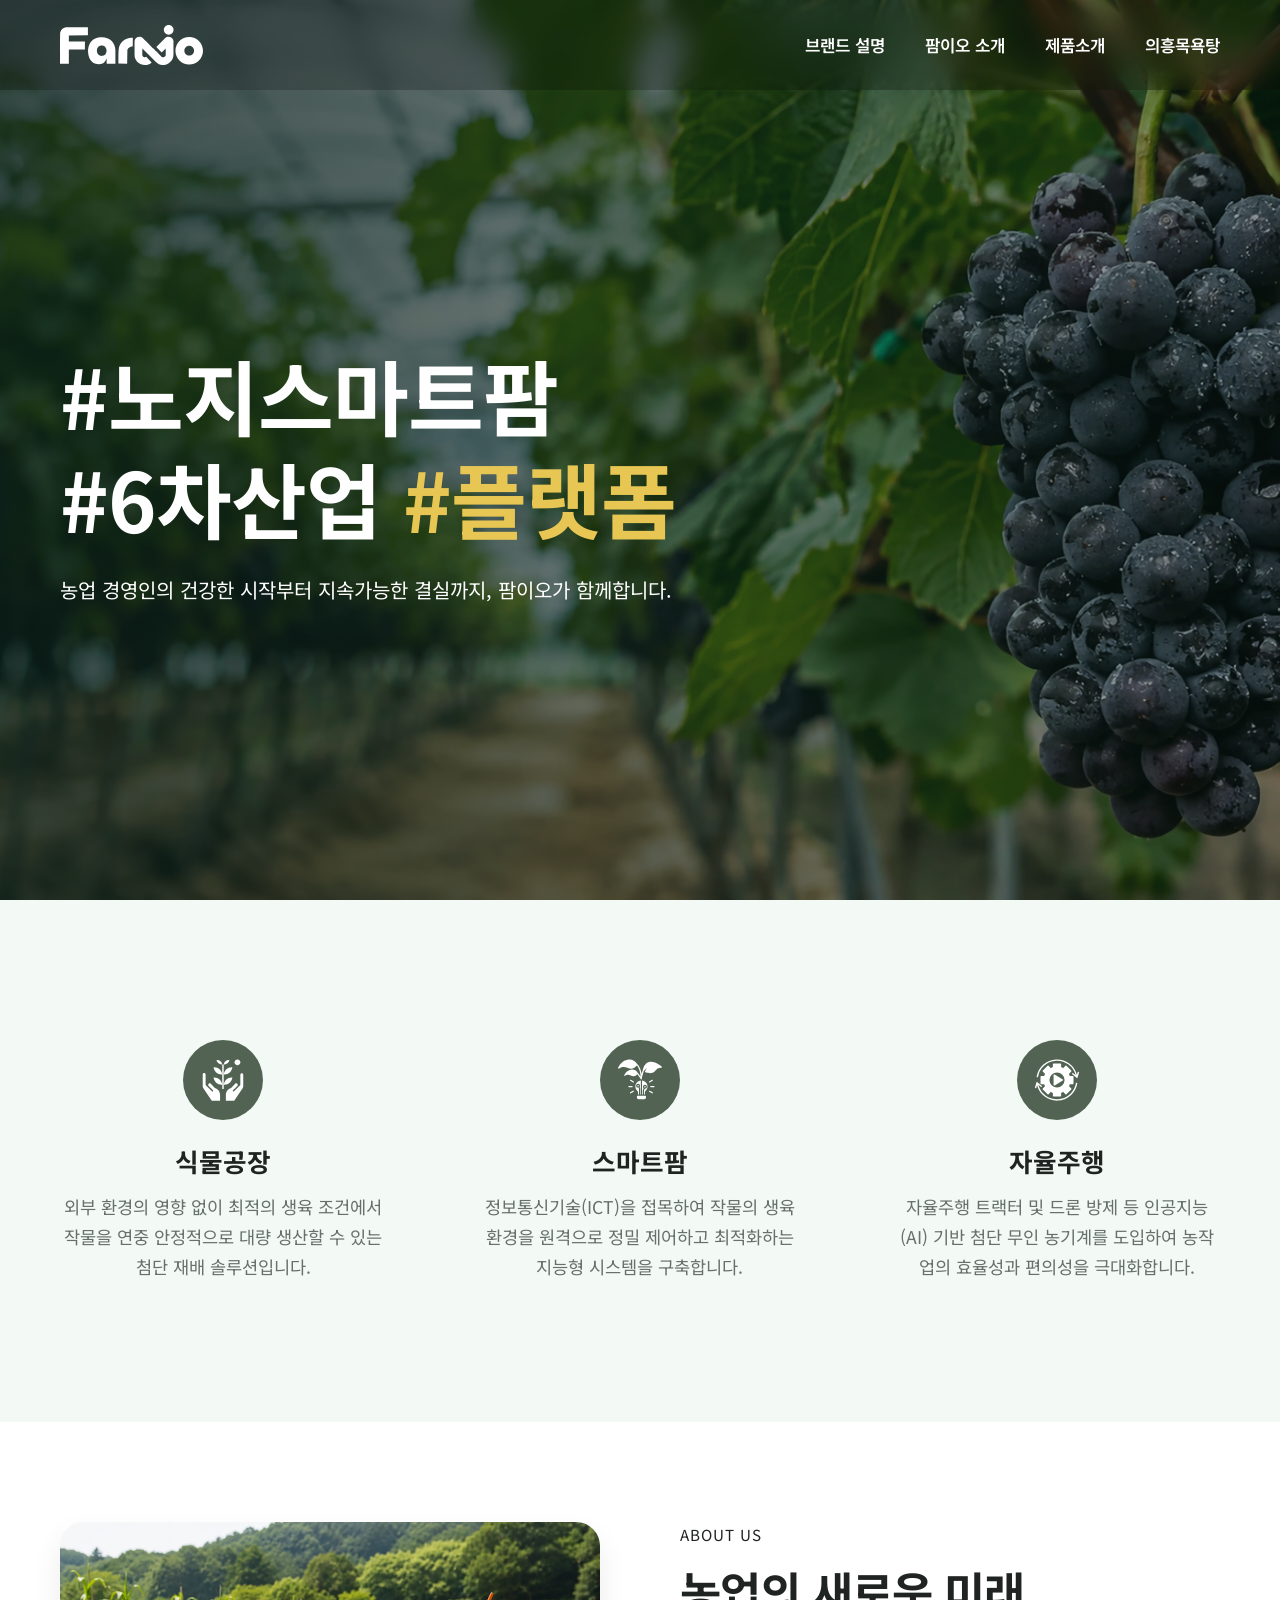
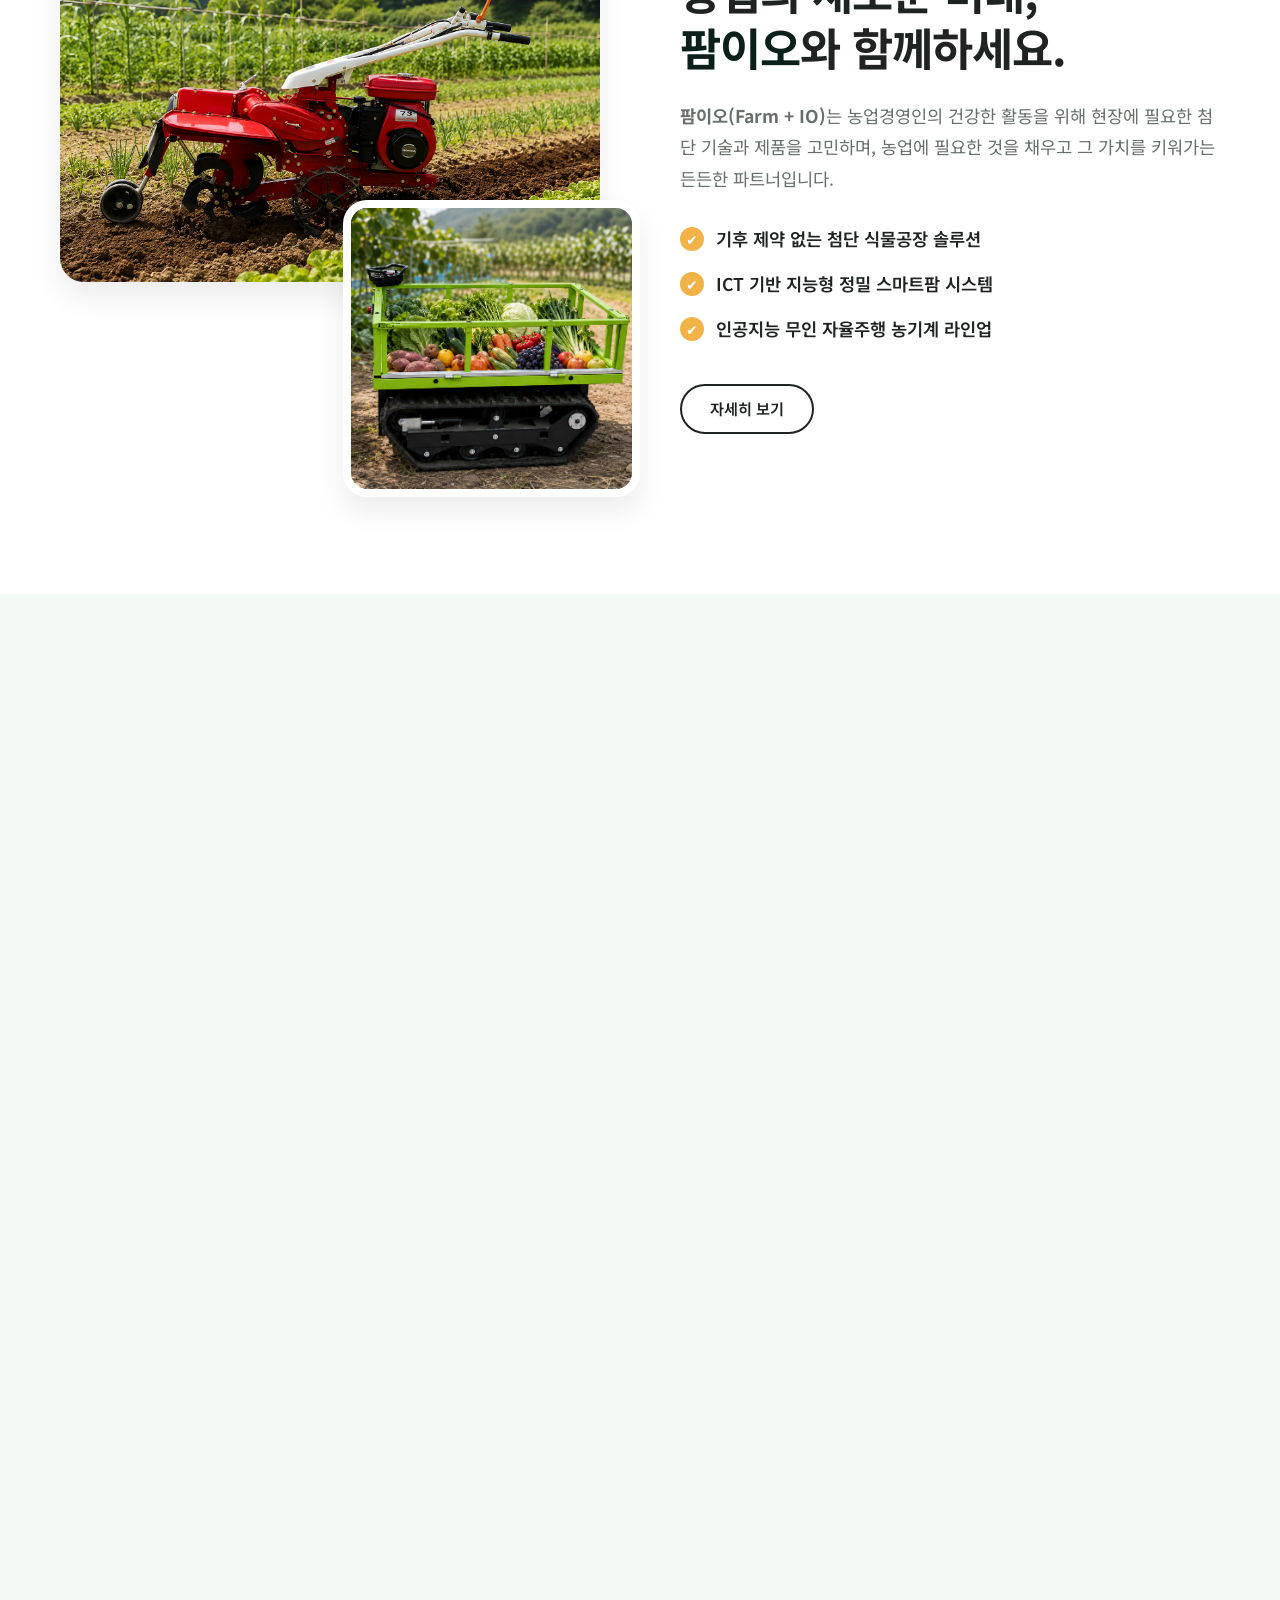
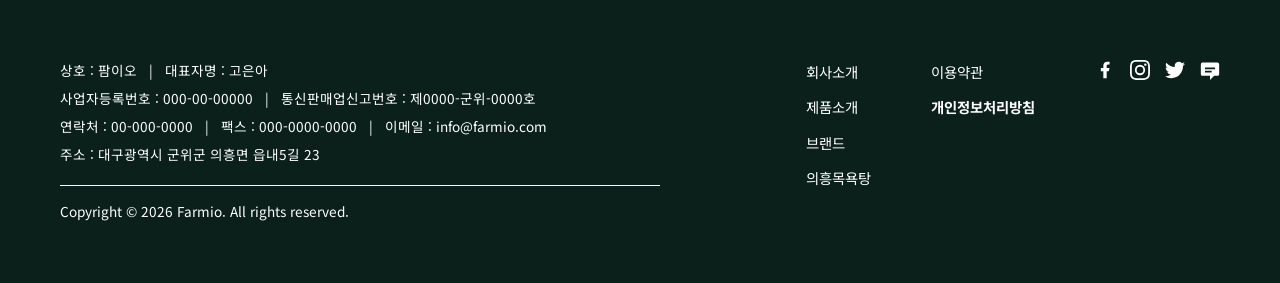
==== index.html @ ed62bb23 "초안" ====
<!DOCTYPE html>
<html lang="ko">

<head>
    <meta charset="UTF-8">
    <meta name="viewport" content="width=device-width, initial-scale=1.0">
    <title>팜이오 (FarmIO) | 농업의 내일을 잇다</title>
    <link rel="stylesheet" href="style.css">
    <link rel="preconnect" href="https://fonts.googleapis.com">
    <link rel="preconnect" href="https://fonts.gstatic.com" crossorigin>
    <link href="https://fonts.googleapis.com/css2?family=Noto+Sans+KR:wght@400;600;700;800&display=swap"
        rel="stylesheet">
</head>

<body>
    <header class="header transparent-header">
        <div class="container header-content">
            <a href="index.html" class="logo"><img src="Image/index/logo.svg" alt="FarmIO 로고"></a>
            <nav class="nav">
                <a href="brand.html">브랜드 설명</a>
                <a href="about.html">팜이오 소개</a>
                <a href="products.html">제품소개</a>
                <a href="bathhouse.html">의흥목욕탕</a>
            </nav>
        </div>
    </header>

    <main>
        <section class="hero">
            <div class="hero-overlay"></div>
            <div class="container">
                <div class="hero-text">
                    <h1>#노지스마트팜<br>#6차산업 <strong>#플랫폼</strong></h1>
                    <p>농업 경영인의 건강한 시작부터 지속가능한 결실까지, 팜이오가 함께합니다.</p>
                </div>
            </div>
        </section>

        <!-- 서비스 특징 섹션 -->
        <section class="section bg-pastel">
            <div class="container">
                <div class="features-grid">
                    <div class="feature-block fade-up delay-1">
                        <div class="feature-icon"><img src="Image/index/plantfactory.svg" alt="식물공장 아이콘" width="44"
                                height="44"></div>
                        <h3>식물공장</h3>
                        <p>외부 환경의 영향 없이 최적의 생육 조건에서 작물을 연중 안정적으로 대량 생산할 수 있는 첨단 재배 솔루션입니다.</p>
                    </div>
                    <div class="feature-block fade-up delay-2">
                        <div class="feature-icon"><img src="Image/index/smartfarm.svg" alt="스마트팜 아이콘" width="44"
                                height="44"></div>
                        <h3>스마트팜</h3>
                        <p>정보통신기술(ICT)을 접목하여 작물의 생육 환경을 원격으로 정밀 제어하고 최적화하는 지능형 시스템을 구축합니다.</p>
                    </div>
                    <div class="feature-block fade-up delay-3">
                        <div class="feature-icon"><img src="Image/index/autonomous.svg" alt="자율주행 아이콘" width="44"
                                height="44"></div>
                        <h3>자율주행</h3>
                        <p>자율주행 트랙터 및 드론 방제 등 인공지능(AI) 기반 첨단 무인 농기계를 도입하여 농작업의 효율성과 편의성을 극대화합니다.</p>
                    </div>
                </div>
            </div>
        </section>

        <!-- 팜이오 간략 소개 섹션 -->
        <section class="section about-preview-section">
            <div class="container">
                <div class="about-preview-grid">
                    <!-- Left: Images -->
                    <div class="about-images fade-right">
                        <img src="Image/index/about_main.webp" alt="FarmIO About Image 1" class="about-img-main">
                        <img src="Image/index/about_sub.webp" alt="FarmIO About Image 2" class="about-img-sub">
                    </div>

                    <!-- Right: Text -->
                    <div class="about-preview-text fade-left">
                        <div class="about-label">ABOUT US</div>
                        <h2>농업의 새로운 미래,<br><strong>팜이오</strong>와 함께하세요.</h2>
                        <p><strong>팜이오(Farm + IO)</strong>는 농업경영인의 건강한 활동을 위해 현장에 필요한 첨단 기술과 제품을 고민하며, 농업에 필요한 것을 채우고 그
                            가치를 키워가는 든든한 파트너입니다.</p>

                        <ul class="about-features">
                            <li><span class="check-icon">✔</span> 기후 제약 없는 첨단 식물공장 솔루션</li>
                            <li><span class="check-icon">✔</span> ICT 기반 지능형 정밀 스마트팜 시스템</li>
                            <li><span class="check-icon">✔</span> 인공지능 무인 자율주행 농기계 라인업</li>
                        </ul>

                        <a href="about.html" class="preview-btn-outline">자세히 보기</a>
                    </div>
                </div>
            </div>
        </section>

        <!-- 제품 소개 미리보기 섹션 -->
        <section class="section bg-pastel products-preview-section">
            <div class="container">
                <div class="section-header text-center">
                    <div class="section-title fade-up">PRODUCTS</div>
                    <h2 class="section-main-title fade-up"> Farmio's Lineup<br><strong>농업의 모든 순간을 위한 선택</strong>
                    </h2>
                    <p class="section-subtitle fade-up">최신 기술과 신뢰할 수 있는 제품으로 농업 생산성을 극대화합니다.</p>
                </div>

                <div class="products-grid">
                    <!-- Product 1 -->
                    <div class="product-card fade-up delay-1">
                        <div class="product-info">
                            <div class="product-icon">
                                <svg viewBox="0 0 24 24" fill="none" stroke="currentColor" stroke-width="1.5"
                                    stroke-linecap="round" stroke-linejoin="round">
                                    <path
                                        d="M12 2.69l5.66 4.2c.2.15.34.39.34.65v9.87c0 .59-.48 1.07-1.07 1.07h-9.86A1.07 1.07 0 0 1 6 17.41V7.54c0-.26.14-.5.34-.65L12 2.69z">
                                    </path>
                                    <path d="M12 18v-5"></path>
                                    <path d="M10 13l2 2 2-2"></path>
                                </svg>
                            </div>
                            <h4>ON나</h4>
                            <p>힘쓰는 운반 작업은 그만! 더 정교한 주행, 더 안전한 제어!</p>
                        </div>
                        <div class="product-img">
                            <img src="Image/produtcs/onna.webp" alt="스마트팜 시스템">
                        </div>
                    </div>

                    <!-- Product 2 -->
                    <div class="product-card fade-up delay-2">
                        <div class="product-info">
                            <div class="product-icon">
                                <svg viewBox="0 0 24 24" fill="none" stroke="currentColor" stroke-width="1.5"
                                    stroke-linecap="round" stroke-linejoin="round">
                                    <rect x="3" y="3" width="18" height="18" rx="2" ry="2"></rect>
                                    <circle cx="8.5" cy="8.5" r="1.5"></circle>
                                    <polyline points="21 15 16 10 5 21"></polyline>
                                </svg>
                            </div>
                            <h4>FarmX</h4>
                            <p>농자재 운반은 물론 다양한 작업기 결합을 통해 농작업을 수행!</p>
                        </div>
                        <div class="product-img">
                            <img src="Image/produtcs/ev-platform.webp" alt="자율주행 플랫폼">
                        </div>
                    </div>

                    <!-- Product 3 -->
                    <div class="product-card fade-up delay-3">
                        <div class="product-info">
                            <div class="product-icon">
                                <svg viewBox="0 0 24 24" fill="none" stroke="currentColor" stroke-width="1.5"
                                    stroke-linecap="round" stroke-linejoin="round">
                                    <path d="M12 2v20M17 5H9.5a3.5 3.5 0 0 0 0 7h5a3.5 3.5 0 0 1 0 7H6"></path>
                                </svg>
                            </div>
                            <h4>FarmT</h4>
                            <p>밭부터 과수원까지, 다양한 농작업을 한 대로!</p>
                        </div>
                        <div class="product-img">
                            <img src="Image/produtcs/multi-cultivator.webp" alt="다목적 관리기">
                        </div>
                    </div>

                    <!-- Product 4 -->
                    <div class="product-card fade-up delay-4">
                        <div class="product-info">
                            <div class="product-icon">
                                <svg viewBox="0 0 24 24" fill="none" stroke="currentColor" stroke-width="1.5"
                                    stroke-linecap="round" stroke-linejoin="round">
                                    <path
                                        d="M11 20A7 7 0 0 1 9.8 6.1C15.5 5 17 4.48 19 2c1 2 2 4.18 1.6 8-2.6 4-7.4 6-10 6-3 0-5.8-1.5-7.4-4a5.96 5.96 0 0 0 4.8 11h.2c1.7 0 3.3-.6 4.6-1.6">
                                    </path>
                                </svg>
                            </div>
                            <h4>FarmM</h4>
                            <p>좁은 밭과 과수원까지, 작지만 다양한 농작업을 한 대로!</p>
                        </div>
                        <div class="product-img">
                            <img src="Image/produtcs/mini-cultivator.webp" alt="소형관리기">
                        </div>
                    </div>
                </div>

                <div class="text-center fade-up delay-5" style="margin-top: 60px;">
                    <a href="products.html" class="preview-btn-pill">전체 제품 보기</a>
                </div>
            </div>
        </section>
    </main>

    <footer class="footer">
        <div class="container footer-container">
            <div class="footer-left">
                <div class="footer-info">
                    <p>상호 : 팜이오 <span class="divider">|</span> 대표자명 : 고은아</p>
                    <p>사업자등록번호 : 000-00-00000 <span class="divider">|</span> 통신판매업신고번호 : 제0000-군위-0000호</p>
                    <p>연락처 : 00-000-0000 <span class="divider">|</span> 팩스 : 000-0000-0000 <span
                            class="divider">|</span> 이메일 : info@farmio.com</p>
                    <p>주소 : 대구광역시 군위군 의흥면 읍내5길 23</p>
                </div>
                <div class="footer-copyright">
                    Copyright &copy; 2026 Farmio. All rights reserved.
                </div>
            </div>

            <div class="footer-right">
                <div class="footer-nav">
                    <ul>
                        <li><a href="about.html">회사소개</a></li>
                        <li><a href="products.html">제품소개</a></li>
                        <li><a href="brand.html">브랜드</a></li>
                        <li><a href="bathhouse.html">의흥목욕탕</a></li>
                    </ul>
                </div>
                <div class="footer-legal">
                    <ul>
                        <li><a href="#">이용약관</a></li>
                        <li><a href="#"><strong>개인정보처리방침</strong></a></li>
                    </ul>
                </div>
                <div class="footer-social">
                    <a href="#" aria-label="Facebook"><svg viewBox="0 0 24 24" fill="currentColor">
                            <path
                                d="M14 13.5h2.5l1-4H14v-2c0-1.03 0-2 2-2h1.5V2.14c-.326-.043-1.557-.14-2.857-.14C11.928 2 10 3.657 10 6.7v2.8H7v4h3V22h4v-8.5z" />
                        </svg></a>
                    <a href="#" aria-label="Instagram"><svg viewBox="0 0 24 24" fill="currentColor">
                            <path
                                d="M12 2.163c3.204 0 3.584.012 4.85.07 3.252.148 4.771 1.691 4.919 4.919.058 1.265.069 1.645.069 4.849 0 3.205-.012 3.584-.069 4.849-.149 3.225-1.664 4.771-4.919 4.919-1.266.058-1.644.07-4.85.07-3.204 0-3.584-.012-4.849-.07-3.26-.149-4.771-1.699-4.919-4.92-.058-1.265-.07-1.644-.07-4.849 0-3.204.013-3.583.07-4.849.149-3.227 1.664-4.771 4.919-4.919 1.266-.057 1.645-.069 4.849-.069zM12 0C8.741 0 8.333.014 7.053.072 2.695.272.273 2.69.073 7.052.014 8.333 0 8.741 0 12c0 3.259.014 3.668.072 4.948.2 4.358 2.618 6.78 6.98 6.98C8.333 23.986 8.741 24 12 24c3.259 0 3.668-.014 4.948-.072 4.354-.2 6.782-2.618 6.979-6.98.059-1.28.073-1.689.073-4.948 0-3.259-.014-3.667-.072-4.947-.196-4.354-2.617-6.78-6.979-6.98C15.668.014 15.259 0 12 0zm0 5.838a6.162 6.162 0 100 12.324 6.162 6.162 0 000-12.324zM12 16a4 4 0 110-8 4 4 0 010 8zm6.406-11.845a1.44 1.44 0 100 2.881 1.44 1.44 0 000-2.881z" />
                        </svg></a>
                    <a href="#" aria-label="Twitter"><svg viewBox="0 0 24 24" fill="currentColor">
                            <path
                                d="M24 4.557a9.83 9.83 0 01-2.828.775 4.932 4.932 0 002.165-2.724 9.864 9.864 0 01-3.127 1.195 4.916 4.916 0 00-8.384 4.482C7.69 8.095 4.067 6.13 1.64 3.162a4.822 4.822 0 00-.666 2.475c0 1.71.87 3.213 2.188 4.096a4.904 4.904 0 01-2.228-.616v.06a4.923 4.923 0 003.946 4.827 4.996 4.996 0 01-2.212.085 4.936 4.936 0 004.604 3.417 9.867 9.867 0 01-6.102 2.105c-.39 0-.779-.023-1.17-.067a13.995 13.995 0 007.557 2.209c9.053 0 13.998-7.496 13.998-13.985 0-.21 0-.42-.015-.63A9.935 9.935 0 0024 4.557z" />
                        </svg></a>
                    <a href="#" aria-label="Blog"><svg viewBox="0 0 24 24" fill="currentColor">
                            <path
                                d="M3 3h18a2 2 0 012 2v12a2 2 0 01-2 2h-4l-5 5v-5H3a2 2 0 01-2-2V5a2 2 0 012-2zm3 6v2h12V9H6zm0 4v2h8v-2H6z" />
                        </svg></a>
                </div>
            </div>
        </div>
    </footer>
    <button id="scrollToTopBtn" class="scroll-to-top" aria-label="최상단으로 이동">&uarr;</button>
    <script src="script.js"></script>
</body>

</html>
---- style.css ----
:root {
    --primary: #0b201a;
    /* Deep Forest Green */
    --primary-light: #18382c;
    /* Slightly Lighter Green for Hover */
    --secondary: #e7c654;
    /* Warm Gold / Yellow (Accent) */
    --dark: #1f2321;
    /* Dark Text */
    --light: #f4f7f5;
    /* Soft Eco Gray-Green for Backgrounds */
    --white: #ffffff;
    --gray: #68706b;
    /* Muted Gray for Secondary Text */
    --font-main: 'Noto Sans KR', -apple-system, BlinkMacSystemFont, system-ui, Roboto, 'Helvetica Neue', 'Segoe UI', 'Apple SD Gothic Neo', 'Malgun Gothic', sans-serif;
}

* {
    margin: 0;
    padding: 0;
    box-sizing: border-box;
}

body {
    font-family: var(--font-main);
    color: var(--dark);
    line-height: 1.7;
    overflow-x: hidden;
    background-color: var(--white);
}

a {
    text-decoration: none;
    color: inherit;
}

ul {
    list-style: none;
}

.container {
    width: 100%;
    max-width: 1200px;
    margin: 0 auto;
    padding: 0 20px;
}

/* Typography */
h1,
h2,
h3,
h4 {
    line-height: 1.25;
    margin-bottom: 1rem;
    font-weight: 700;
    color: var(--primary);
}

/* Header */
.header {
    position: absolute;
    top: 0;
    left: 0;
    width: 100%;
    background: rgba(255, 255, 255, 0.98);
    backdrop-filter: blur(15px);
    z-index: 1000;
    box-shadow: 0 4px 20px rgba(0, 0, 0, 0.03);
    transition: all 0.3s ease;
}

.header-content {
    display: flex;
    justify-content: space-between;
    align-items: center;
    height: 90px;
}

.logo {
    display: flex;
    align-items: center;
}

.logo img {
    height: 40px;
    width: auto;
}

.nav {
    display: flex;
    gap: 2.5rem;
}

.nav a {
    font-weight: 600;
    color: var(--primary);
    transition: color 0.3s ease;
    position: relative;
    font-size: 1.05rem;
}

.nav a::after {
    content: '';
    position: absolute;
    bottom: -6px;
    left: 0;
    width: 0%;
    height: 2px;
    background: var(--secondary);
    transition: width 0.3s ease;
}

.header.transparent-header {
    background: rgba(0, 0, 0, 0.2);
    /* 내비게이션 반투명 배경 */
    box-shadow: none;
}

.header.transparent-header .logo img {
    filter: brightness(0) invert(1);
}

.header.transparent-header .nav a {
    color: var(--white);
}


.nav a:hover,
.nav a.active {
    color: var(--secondary);
}

.nav a:hover::after,
.nav a.active::after {
    width: 100%;
}

.mobile-menu-btn {
    display: none;
}

/* Hero Section */
.hero {
    height: 100vh;
    background: linear-gradient(to right, rgba(11, 32, 26, 0.8), rgba(11, 32, 26, 0.4)), url('Image/index/index_main.webp');
    background-size: cover;
    background-position: center;
    background-attachment: fixed;
    display: flex;
    align-items: center;
    position: relative;
    padding-top: 90px;
}

.sub-hero {
    height: 750px;
    /* 높이 대폭 증가 */
    background: linear-gradient(to right, rgba(11, 32, 26, 0.9), rgba(11, 32, 26, 0.7));
    /* 은은한 그라데이션 적용 */
    width: 100%;
}

.hero-text {
    color: var(--white);
    max-width: 800px;
    position: relative;
    z-index: 10;
}

.hero-text h1 {
    font-size: 5.15rem;
    margin-bottom: 1.5rem;
    color: var(--white);
    letter-spacing: -1px;
    opacity: 0;
    animation: heroFadeUp 1.2s cubic-bezier(0.16, 1, 0.3, 1) 0.2s forwards;
}

.hero-text h1 strong {
    color: var(--secondary);
}

.hero-text p {
    font-size: 1.25rem;
    margin-bottom: 2.5rem;
    opacity: 0;
    font-weight: 400;
    animation: heroFadeUp 1.2s cubic-bezier(0.16, 1, 0.3, 1) 0.6s forwards;
}

/* Buttons */
.btn {
    display: inline-block;
    padding: 15px 40px;
    border-radius: 50px;
    /* Pill-shaped */
    font-weight: 700;
    font-size: 1.05rem;
    cursor: pointer;
    transition: all 0.3s ease;
    border: none;
    text-align: center;
}

.btn-primary {
    background: var(--secondary);
    color: var(--primary);
    box-shadow: 0 8px 20px rgba(231, 198, 84, 0.25);
}

.btn-primary:hover {
    background: #f2d46b;
    /* Lighter gold */
    transform: translateY(-3px);
    box-shadow: 0 12px 25px rgba(231, 198, 84, 0.35);
}

.btn-outline {
    background: transparent;
    border: 2px solid var(--primary);
    color: var(--primary);
}

.btn-outline:hover {
    background: var(--primary);
    color: var(--white);
}

.w-100 {
    width: 100%;
}

/* General Sections */
.section {
    padding: 120px 0;
    /* More Whitespace */
}

.bg-light {
    background: var(--light);
}

.bg-pastel {
    background: #f3faf6;
}

.section-title {
    text-align: center;
    margin-bottom: 4rem;
    /* More Whitespace */
}

.section-title h2 {
    font-size: 3rem;
    color: var(--primary);
    margin-bottom: 1rem;
    letter-spacing: -1px;
}

.section-title p {
    color: var(--gray);
    font-size: 1.15rem;
}

.section-title-left {
    font-size: 3rem;
    color: var(--primary);
    margin-bottom: 1rem;
    letter-spacing: -1px;
}

/* Features Section */
.features-grid {
    display: grid;
    grid-template-columns: repeat(3, 1fr);
    gap: 90px;
    padding: 20px 0;
}

.feature-block {
    text-align: center;
}

.feature-icon {
    width: 80px;
    height: 80px;
    background-color: #526354;
    border-radius: 50%;
    color: var(--white);
    display: flex;
    align-items: center;
    justify-content: center;
    font-size: 1.8rem;
    margin: 0 auto 25px auto;
}

.feature-icon img {
    filter: brightness(0) invert(1);
    /* 아이콘 흰색으로 반전 */
}

.feature-block h3 {
    font-size: 1.6rem;
    color: var(--dark);
    margin-bottom: 15px;
}

.feature-block p {
    color: var(--gray);
    line-height: 1.7;
    font-size: 1.1rem;
}

/* Brand Section */
.brand-grid {
    display: grid;
    grid-template-columns: repeat(auto-fit, minmax(300px, 1fr));
    gap: 40px;
}

.brand-card {
    background: var(--white);
    padding: 50px 35px;
    border-radius: 24px;
    text-align: center;
    box-shadow: 0 10px 40px rgba(0, 0, 0, 0.04);
    transition: transform 0.4s ease, box-shadow 0.4s ease;
    border: 1px solid rgba(0, 0, 0, 0.02);
}

.brand-card:hover {
    transform: translateY(-8px);
    box-shadow: 0 20px 50px rgba(11, 32, 26, 0.08);
}

.brand-card .icon {
    font-size: 3.5rem;
    margin-bottom: 2rem;
    line-height: 1;
}

.brand-card h3 {
    color: var(--primary);
    margin-bottom: 1rem;
    font-size: 1.5rem;
}

.brand-card p {
    color: var(--gray);
    font-size: 1.05rem;
}

/* About Section */
.about-content {
    display: grid;
    grid-template-columns: 1fr 1fr;
    gap: 60px;
    align-items: center;
}

.about-text h3 {
    font-size: 2rem;
    margin-bottom: 1.5rem;
    color: var(--dark);
    letter-spacing: -0.5px;
}

.about-text p {
    color: var(--gray);
    margin-bottom: 2rem;
    font-size: 1.1rem;
}

.feature-list {
    margin-bottom: 2.5rem;
}

.feature-list li {
    font-weight: 600;
    margin-bottom: 1.2rem;
    color: var(--primary);
    display: flex;
    align-items: center;
    font-size: 1.1rem;
}

.about-image .image-placeholder {
    width: 100%;
    height: 450px;
    background: linear-gradient(135deg, #e9ecef, #dee2e6);
    border-radius: 24px;
    /* Smooth corners */
    display: flex;
    align-items: center;
    justify-content: center;
    color: var(--gray);
    font-weight: 600;
    box-shadow: 0 20px 50px rgba(0, 0, 0, 0.08);
}

/* Products Section */
.products-grid {
    display: grid;
    grid-template-columns: repeat(4, 1fr);
    gap: 30px;
}

.product-card {
    background: var(--white);
    border-radius: 20px;
    padding: 24px;
    box-shadow: 0 10px 30px rgba(0,0,0,0.03);
    transition: transform 0.3s ease, box-shadow 0.3s ease;
    display: flex;
    flex-direction: column;
}

.product-card:hover {
    transform: translateY(-8px);
    box-shadow: 0 20px 40px rgba(0,0,0,0.08);
}

.product-info {
    text-align: left;
    margin-bottom: 24px;
    flex: 1;
}

.product-icon {
    width: 48px;
    height: 48px;
    margin-bottom: 20px;
    color: var(--primary);
}

.product-icon svg {
    width: 100%;
    height: 100%;
}

.product-info h4 {
    font-size: 1.25rem;
    color: var(--dark);
    margin-bottom: 12px;
    font-weight: 700;
}

.product-info p {
    font-size: 0.95rem;
    color: var(--gray);
    line-height: 1.6;
}

.product-img {
    width: 100%;
    aspect-ratio: 3/2;
    border-radius: 12px;
    overflow: hidden;
    margin-top: auto;
}

.product-img img {
    width: 100%;
    height: 100%;
    object-fit: cover;
    transition: transform 0.3s ease;
}

.product-card:hover .product-img img {
    transform: scale(1.05);
}

.preview-btn-pill {
    display: inline-flex;
    align-items: center;
    padding: 14px 32px;
    border: 1px solid var(--primary);
    border-radius: 50px;
    color: var(--primary);
    font-weight: 600;
    text-decoration: none;
    transition: all 0.3s ease;
    font-size: 1rem;
}

.preview-btn-pill span {
    margin-left: 10px;
    transition: transform 0.3s ease;
}

.preview-btn-pill:hover {
    background: var(--primary);
    color: var(--white);
}

.preview-btn-pill:hover span {
    transform: translateX(4px);
}

.text-link {
    color: var(--primary);
    font-weight: 700;
    transition: color 0.3s ease;
    display: inline-block;
}

.text-link:hover {
    color: var(--secondary);
    transform: translateX(3px);
}

.mt-5 {
    margin-top: 4rem;
}

.text-center {
    text-align: center;
}

/* Bathhouse Section */
.bathhouse-section {
    position: relative;
    background: var(--white);
    padding: 140px 0;
    text-align: center;
}

.bathhouse-content {
    position: relative;
    z-index: 10;
}

.bathhouse-content h2 {
    font-size: 3.5rem;
    margin-bottom: 20px;
    letter-spacing: -1px;
    color: var(--primary);
}

.bathhouse-content .subtitle {
    font-size: 1.25rem;
    margin-bottom: 60px;
    color: var(--gray);
}

.bathhouse-features {
    display: grid;
    grid-template-columns: repeat(3, 1fr);
    gap: 30px;
    margin-top: 50px;
}

.feature-item {
    background: var(--white);
    padding: 40px 30px;
    border-radius: 24px;
    border: 1px solid rgba(0, 0, 0, 0.05);
    box-shadow: 0 10px 40px rgba(0, 0, 0, 0.04);
    transition: transform 0.4s ease, box-shadow 0.4s ease;
}

.feature-item:hover {
    transform: translateY(-10px);
    box-shadow: 0 20px 50px rgba(0, 0, 0, 0.08);
}

.feature-item h4 {
    font-size: 1.5rem;
    margin-bottom: 15px;
    color: var(--primary);
}

.feature-item p {
    color: var(--gray);
}

/* Contact Section */
.contact-grid {
    display: grid;
    grid-template-columns: 1fr 1fr;
    gap: 60px;
}

.contact-info h2 {
    color: var(--primary);
    margin-bottom: 1.5rem;
    letter-spacing: -1px;
}

.contact-info p {
    color: var(--gray);
    margin-bottom: 3rem;
    font-size: 1.1rem;
}

.info-item {
    margin-bottom: 1.5rem;
    font-size: 1.15rem;
    color: var(--dark);
}

.info-item strong {
    color: var(--primary);
}

.contact-form {
    background: var(--white);
    padding: 50px;
    border-radius: 24px;
    box-shadow: 0 20px 50px rgba(0, 0, 0, 0.05);
    border: 1px solid rgba(0, 0, 0, 0.02);
}

.contact-form input,
.contact-form select,
.contact-form textarea {
    width: 100%;
    padding: 18px 20px;
    margin-bottom: 25px;
    border: 1px solid #e1e5e3;
    border-radius: 12px;
    font-family: inherit;
    font-size: 1.05rem;
    transition: all 0.3s ease;
    background: #fafbfa;
}

.contact-form input:focus,
.contact-form select:focus,
.contact-form textarea:focus {
    outline: none;
    border-color: var(--primary);
    background: var(--white);
    box-shadow: 0 0 0 3px rgba(11, 32, 26, 0.05);
}

/* Footer */
.footer {
    background: #0b201a;
    color: #ffffff;
    padding: 60px 0;
    font-size: 0.9rem;
    line-height: 1.6;
}

.footer-container {
    display: flex;
    justify-content: space-between;
    align-items: flex-start;
    flex-wrap: wrap;
    gap: 40px;
}

.footer-left {
    flex: 1;
    min-width: 300px;
    max-width: 600px;
}

.footer-info {
    margin-bottom: 20px;
}

.footer-info p {
    margin: 0 0 6px 0;
    color: #ffffff;
    font-size: 0.85rem;
}

.footer-info .divider {
    margin: 0 8px;
    color: #ffffff;
}

.footer-copyright {
    border-top: 1px solid #ffffff;
    padding-top: 15px;
    color: #ffffff;
    font-size: 0.85rem;
}

.footer-right {
    display: flex;
    gap: 60px;
    flex-wrap: wrap;
}

.footer-nav ul,
.footer-legal ul {
    list-style: none;
    padding: 0;
    margin: 0;
}

.footer-nav li,
.footer-legal li {
    margin-bottom: 12px;
}

.footer-nav a,
.footer-legal a {
    color: #ffffff;
    text-decoration: none;
    font-size: 0.9rem;
    transition: color 0.3s;
}

.footer-nav a:hover,
.footer-legal a:hover {
    color: var(--white);
}

.footer-social {
    display: flex;
    gap: 15px;
    align-items: flex-start;
}

.footer-social a {
    color: var(--white);
    transition: color 0.3s, transform 0.3s;
}

.footer-social a:hover {
    color: #f1b347;
    transform: translateY(-2px);
}

.footer-social svg {
    width: 20px;
    height: 20px;
    fill: currentColor;
}

/* Animations */
@keyframes heroFadeUp {
    0% {
        opacity: 0;
        transform: translateY(50px);
    }

    100% {
        opacity: 1;
        transform: translateY(0);
    }
}

.fade-up {
    opacity: 0;
    transform: translateY(40px);
    transition: opacity 0.8s cubic-bezier(0.16, 1, 0.3, 1), transform 0.8s cubic-bezier(0.16, 1, 0.3, 1);
}

.fade-right {
    opacity: 0;
    transform: translateX(-40px);
    transition: opacity 0.8s cubic-bezier(0.16, 1, 0.3, 1), transform 0.8s cubic-bezier(0.16, 1, 0.3, 1);
}

.fade-left {
    opacity: 0;
    transform: translateX(40px);
    transition: opacity 0.8s cubic-bezier(0.16, 1, 0.3, 1), transform 0.8s cubic-bezier(0.16, 1, 0.3, 1);
}

.fade-up.visible,
.fade-right.visible,
.fade-left.visible {
    opacity: 1;
    transform: translate(0);
}

.delay-1 {
    transition-delay: 0.1s;
}

.delay-2 {
    transition-delay: 0.25s;
}

.delay-3 {
    transition-delay: 0.4s;
}

/* About Preview Section (index.html) */
.about-preview-section {
    background: var(--white);
    padding: 100px 0 160px 0;
}

.about-preview-grid {
    display: grid;
    grid-template-columns: 1fr 1fr;
    gap: 80px;
    align-items: start;
}

/* Image layout */
.about-images {
    position: relative;
    width: 100%;
    padding-bottom: 50px;
}

.about-img-main {
    width: 100%;
    border-radius: 24px;
    box-shadow: 0 15px 30px rgba(0, 0, 0, 0.08);
    display: block;
}

.about-img-sub {
    position: absolute;
    bottom: -165px;
    right: -40px;
    width: 55%;
    border-radius: 24px;
    border: 8px solid var(--white);
    box-shadow: 0 15px 30px rgba(0, 0, 0, 0.08);
}

/* Text layout */
.about-label {
    font-size: 0.95rem;
    font-weight: 400;
    color: var(--dark);
    letter-spacing: 1px;
    margin-bottom: 15px;
    display: flex;
    align-items: center;
    gap: 8px;
}

.about-preview-text h2 {
    font-size: 2.8rem;
    color: var(--dark);
    margin-bottom: 25px;
    letter-spacing: -1px;
    line-height: 1.25;
}

.about-preview-text h2 strong {
    color: var(--primary);
}

.about-preview-text p {
    font-size: 1.1rem;
    color: var(--gray);
    line-height: 1.8;
    margin-bottom: 30px;
}

.about-features {
    list-style: none;
    padding: 0;
    margin: 0 0 40px 0;
}

.about-features li {
    font-size: 1.1rem;
    color: var(--dark);
    margin-bottom: 15px;
    display: flex;
    align-items: center;
    gap: 12px;
    font-weight: 600;
}

.check-icon {
    display: inline-flex;
    align-items: center;
    justify-content: center;
    width: 24px;
    height: 24px;
    background-color: #f1b347;
    /* Gold checkmark */
    color: var(--white);
    border-radius: 50%;
    font-size: 0.85rem;
}

.preview-btn-outline {
    display: inline-block;
    padding: 10px 28px;
    background-color: transparent;
    color: var(--dark);
    border: 2px solid var(--dark);
    border-radius: 30px;
    font-size: 0.95rem;
    font-weight: 600;
    transition: all 0.3s ease;
}

.preview-btn-outline:hover {
    background-color: #f1b347;
    border-color: #f1b347;
    color: var(--white);
}

/* Products Preview Section */
.products-preview-section .section-title {
    font-size: 1rem;
    color: var(--dark);
    margin-bottom: 20px;
    letter-spacing: 3px;
    font-weight: 400;
}

.products-preview-section .section-main-title {
    font-size: 3.2rem;
    color: var(--dark);
    margin-bottom: 25px;
    font-weight: 800;
    line-height: 1.3;
    letter-spacing: -1.5px;
}

.products-preview-section .section-subtitle {
    font-size: 1.15rem;
    color: var(--gray);
    margin-bottom: 50px;
    font-weight: 400;
}

.products-grid {
    display: grid;
    grid-template-columns: repeat(4, 1fr);
    gap: 30px;
}

.product-card {
    background: var(--white);
    border-radius: 20px;
    padding: 24px;
    box-shadow: 0 10px 30px rgba(0,0,0,0.03);
    transition: transform 0.3s ease, box-shadow 0.3s ease;
    display: flex;
    flex-direction: column;
}

.product-card:hover {
    transform: translateY(-8px);
    box-shadow: 0 20px 40px rgba(0,0,0,0.08);
}

.product-info {
    text-align: left;
    margin-bottom: 24px;
    flex: 1;
}

.product-icon {
    width: 48px;
    height: 48px;
    margin-bottom: 20px;
    color: var(--primary);
}

.product-icon svg {
    width: 100%;
    height: 100%;
}

.product-info h4 {
    font-size: 1.25rem;
    color: var(--dark);
    margin-bottom: 12px;
    font-weight: 700;
}

.product-info p {
    font-size: 0.95rem;
    color: var(--gray);
    line-height: 1.6;
}

.product-img {
    width: 100%;
    aspect-ratio: 3/2;
    border-radius: 12px;
    overflow: hidden;
    margin-top: auto;
}

.product-img img {
    width: 100%;
    height: 100%;
    object-fit: cover;
    transition: transform 0.3s ease;
}

.product-card:hover .product-img img {
    transform: scale(1.05);
}

.preview-btn-pill {
    display: inline-flex;
    align-items: center;
    padding: 10px 28px;
    border: 1px solid var(--primary);
    border-radius: 50px;
    color: var(--primary);
    font-weight: 600;
    text-decoration: none;
    transition: all 0.3s ease;
    font-size: 0.95rem;
}

.preview-btn-pill:hover {
    background: #f1b347;
    border-color: #f1b347;
    color: var(--white);
}

/* Responsive Design */
@media (max-width: 992px) {
    .about-images {
        padding-right: 0;
        padding-bottom: 30px;
    }

    .about-img-sub {
        width: 65%;
    }

    .features-grid,
    .about-content,
    .contact-grid,
    .about-preview-grid,
    .products-grid {
        grid-template-columns: 1fr;
        gap: 40px;
    }

    .bathhouse-features {
        grid-template-columns: 1fr;
        gap: 20px;
    }

    .hero-text h1 {
        font-size: 3rem;
    }

    .section {
        padding: 80px 0;
    }
}

@media (max-width: 768px) {
    .nav {
        display: none;
    }

    .mobile-menu-btn {
        display: flex;
        flex-direction: column;
        gap: 6px;
        cursor: pointer;
    }

    .mobile-menu-btn span {
        width: 30px;
        height: 3px;
        background: var(--primary);
        transition: all 0.3s;
        border-radius: 3px;
    }

    .hero-text h1 {
        font-size: 2.5rem;
    }
}

/* Theme Override for Bathhouse Page */
.theme-bathhouse {
    --primary: #4a3b32;
    /* Warm Dark Brown/Earth */
    --primary-light: #5c493e;
}

/* Scroll to Top Button */
.scroll-to-top {
    position: fixed;
    bottom: 40px;
    right: 40px;
    width: 55px;
    height: 55px;
    background-color: var(--secondary);
    color: var(--primary);
    border: none;
    border-radius: 50%;
    font-size: 1.8rem;
    font-weight: bold;
    cursor: pointer;
    box-shadow: 0 5px 20px rgba(0, 0, 0, 0.15);
    opacity: 0;
    visibility: hidden;
    transition: opacity 0.3s ease, visibility 0.3s ease, transform 0.3s ease;
    z-index: 9999;
    display: flex;
    align-items: center;
    justify-content: center;
}

.scroll-to-top.show {
    opacity: 1;
    visibility: visible;
}

.scroll-to-top:hover {
    transform: translateY(-5px);
    background-color: #f2d46b;
}
/* Page Transition Effects */
body {
    animation: fadeInPage 0.5s ease-out forwards;
}
body.page-exit {
    animation: fadeOutPage 0.4s ease-in forwards;
}
@keyframes fadeInPage {
    0% { opacity: 0; }
    100% { opacity: 1; }
}
@keyframes fadeOutPage {
    0% { opacity: 1; }
    100% { opacity: 0; }
}
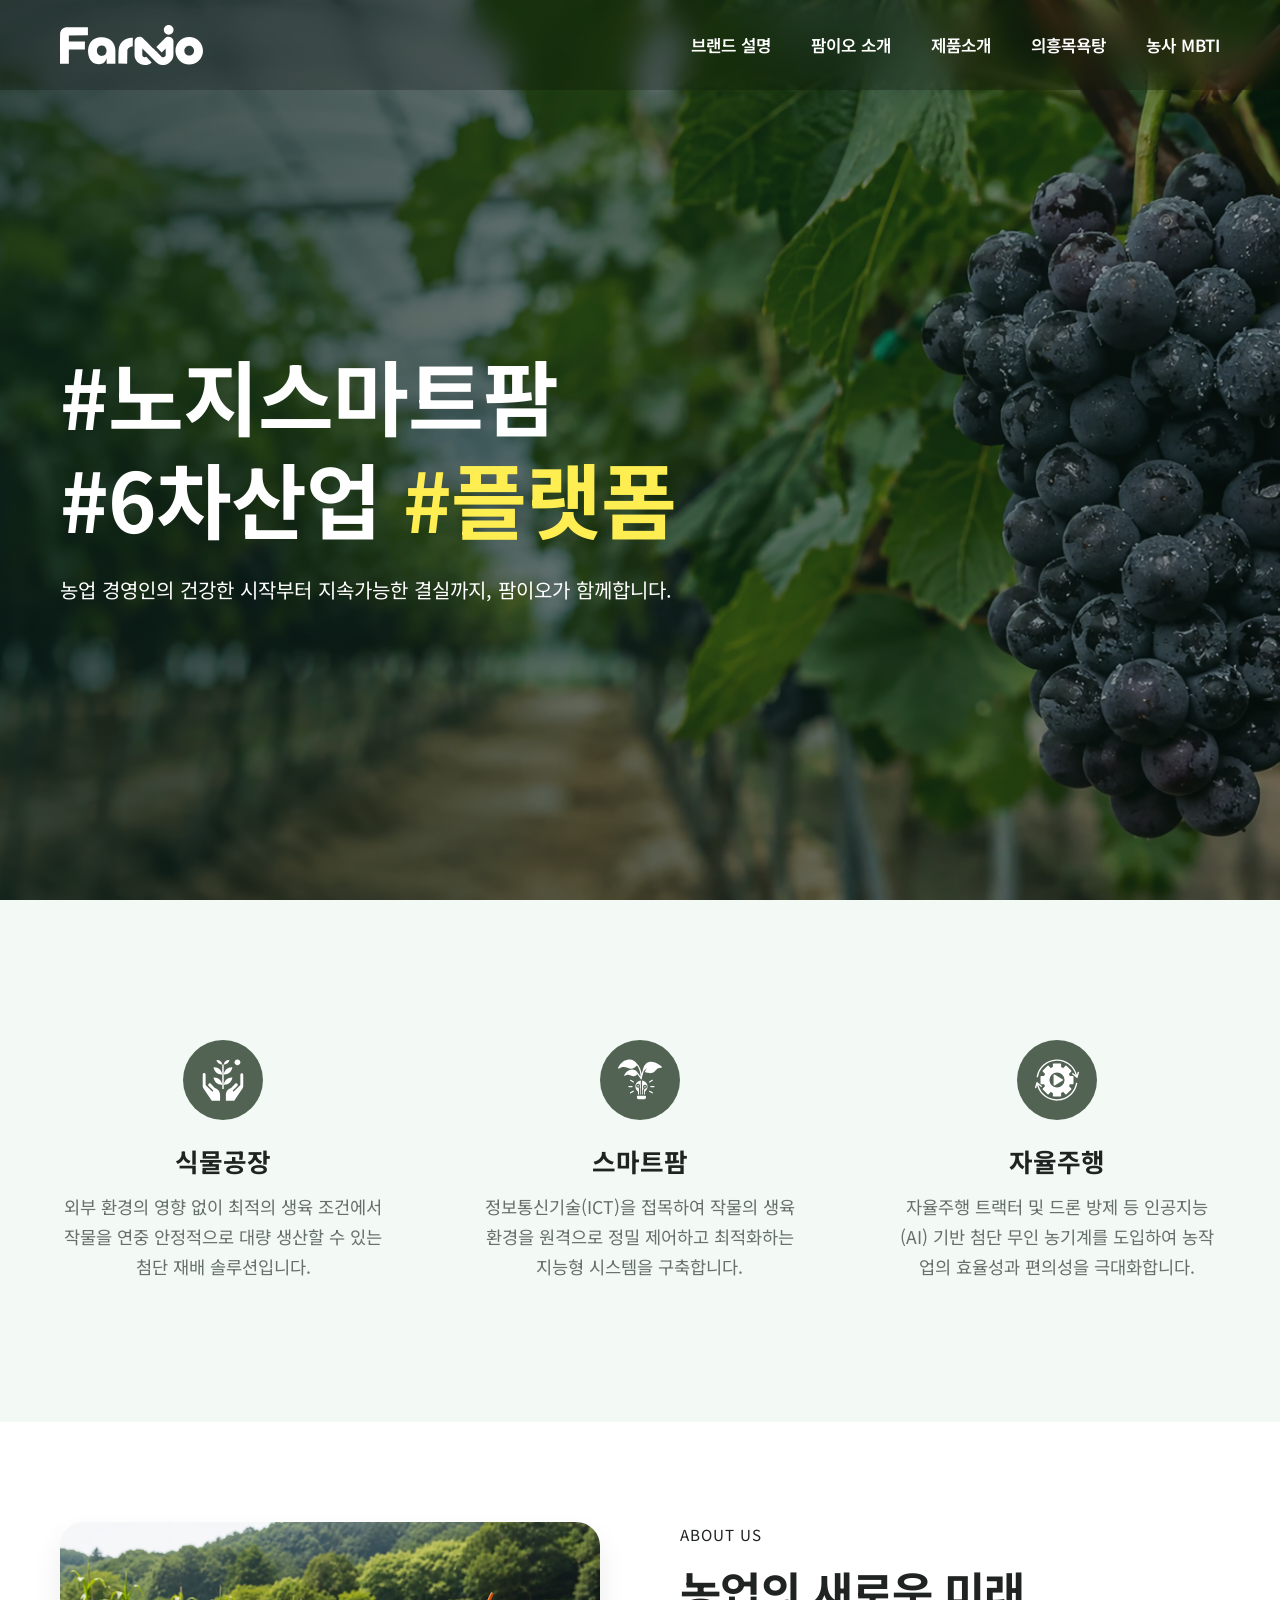
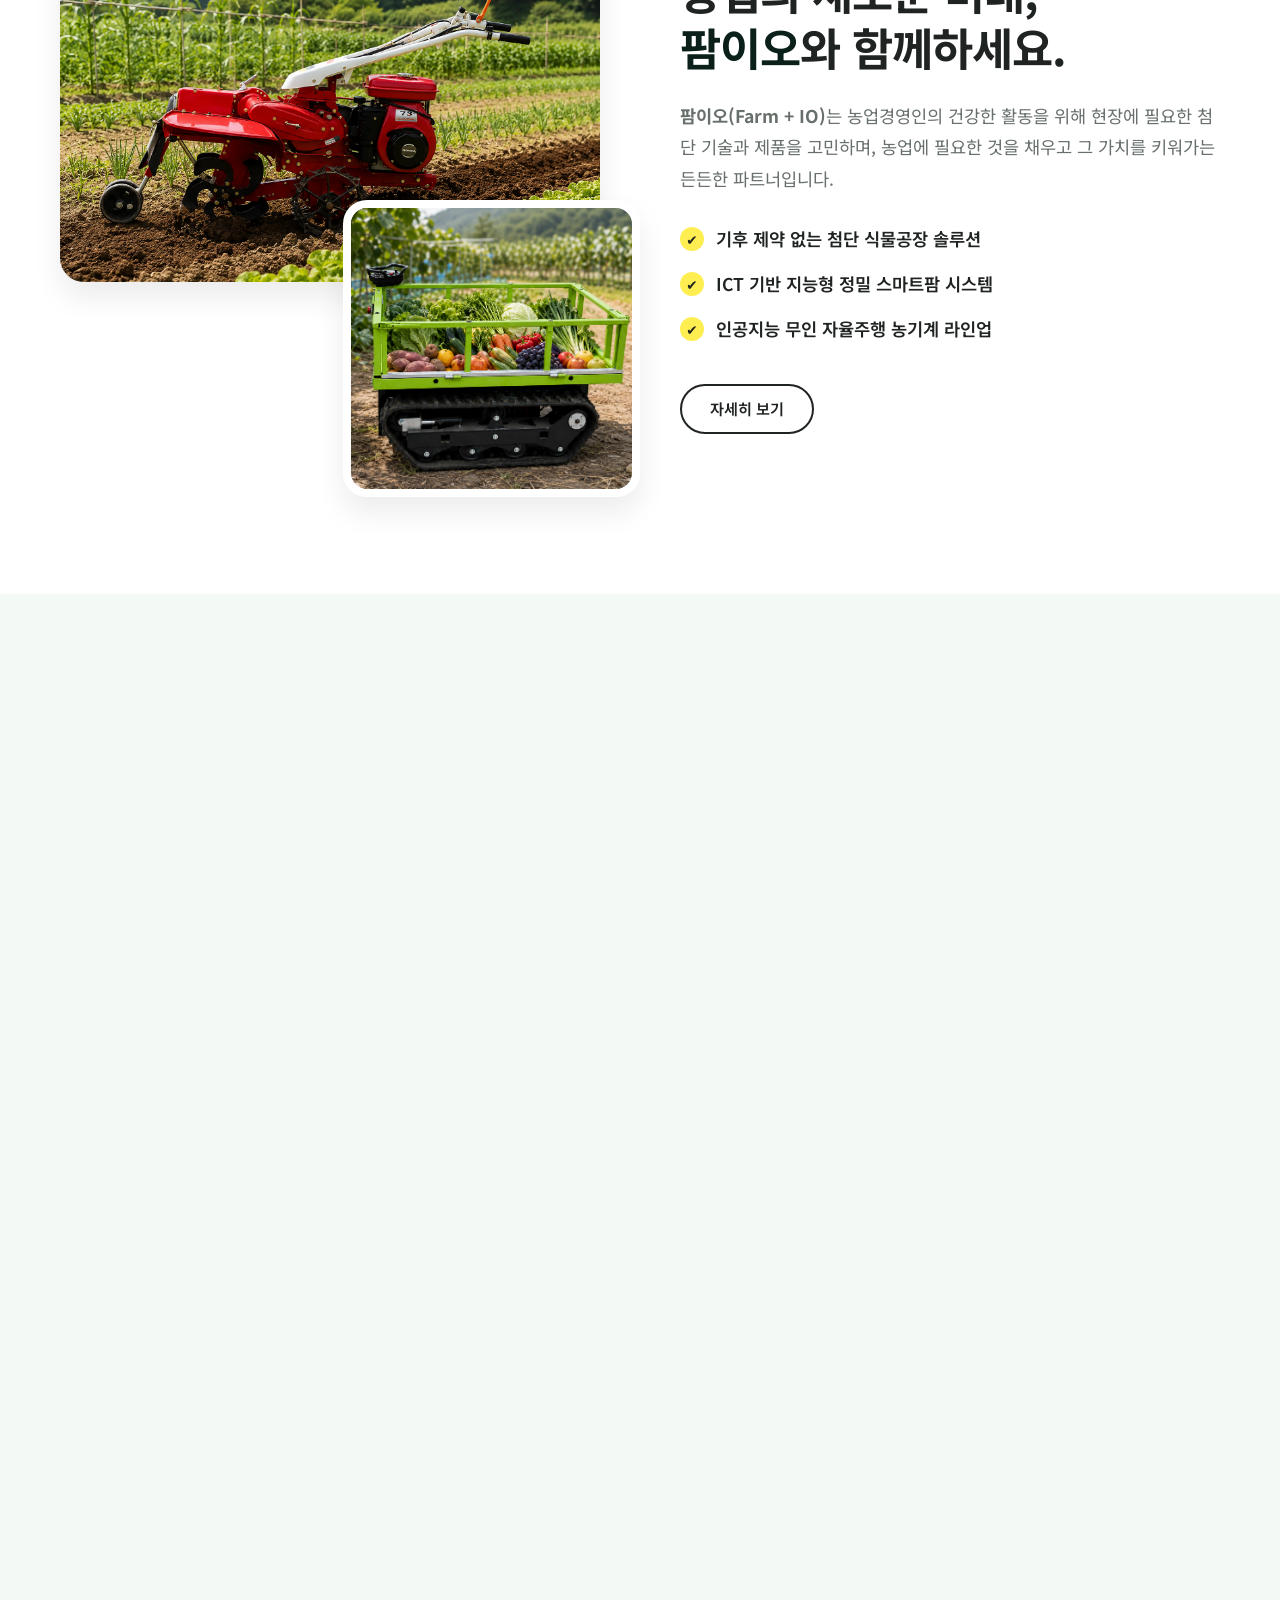
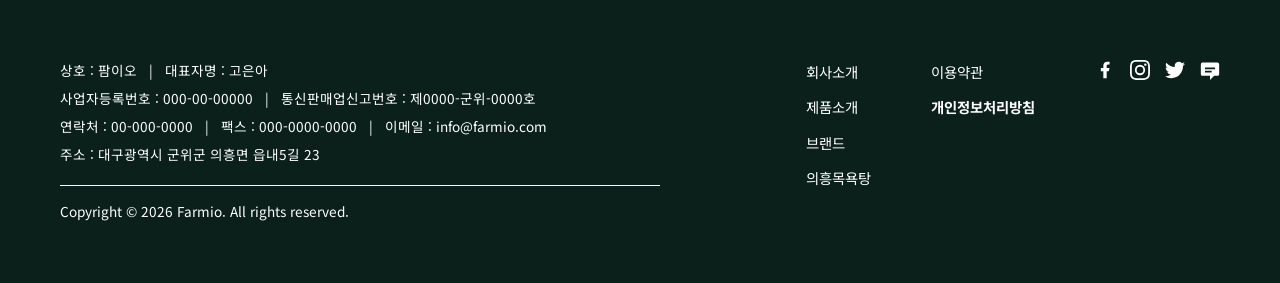
==== commit 6fcd7059: "MBTI 추가" ====
--- a/index.html
+++ b/index.html
@@ -21,6 +21,7 @@
                 <a href="about.html">팜이오 소개</a>
                 <a href="products.html">제품소개</a>
                 <a href="bathhouse.html">의흥목욕탕</a>
+            <a href="mbti.html">농사 MBTI</a>
             </nav>
         </div>
     </header>
--- a/style.css
+++ b/style.css
@@ -177,7 +177,7 @@
 }
 
 .hero-text h1 strong {
-    color: var(--secondary);
+    color: #ffee51;
 }
 
 .hero-text p {
@@ -409,7 +409,7 @@
     background: var(--white);
     border-radius: 20px;
     padding: 24px;
-    box-shadow: 0 10px 30px rgba(0,0,0,0.03);
+    box-shadow: 0 10px 30px rgba(0, 0, 0, 0.03);
     transition: transform 0.3s ease, box-shadow 0.3s ease;
     display: flex;
     flex-direction: column;
@@ -417,7 +417,7 @@
 
 .product-card:hover {
     transform: translateY(-8px);
-    box-shadow: 0 20px 40px rgba(0,0,0,0.08);
+    box-shadow: 0 20px 40px rgba(0, 0, 0, 0.08);
 }
 
 .product-info {
@@ -490,7 +490,7 @@
 
 .preview-btn-pill:hover {
     background: var(--primary);
-    color: var(--white);
+    color: #1F2321;
 }
 
 .preview-btn-pill:hover span {
@@ -722,7 +722,7 @@
 }
 
 .footer-social a:hover {
-    color: #f1b347;
+    color: #ffee51;
     transform: translateY(-2px);
 }
 
@@ -872,9 +872,9 @@
     justify-content: center;
     width: 24px;
     height: 24px;
-    background-color: #f1b347;
+    background-color: #ffee51;
     /* Gold checkmark */
-    color: var(--white);
+    color: #1F2321;
     border-radius: 50%;
     font-size: 0.85rem;
 }
@@ -892,9 +892,9 @@
 }
 
 .preview-btn-outline:hover {
-    background-color: #f1b347;
-    border-color: #f1b347;
-    color: var(--white);
+    background-color: #ffee51;
+    border-color: #ffee51;
+    color: #1F2321;
 }
 
 /* Products Preview Section */
@@ -932,7 +932,7 @@
     background: var(--white);
     border-radius: 20px;
     padding: 24px;
-    box-shadow: 0 10px 30px rgba(0,0,0,0.03);
+    box-shadow: 0 10px 30px rgba(0, 0, 0, 0.03);
     transition: transform 0.3s ease, box-shadow 0.3s ease;
     display: flex;
     flex-direction: column;
@@ -940,7 +940,7 @@
 
 .product-card:hover {
     transform: translateY(-8px);
-    box-shadow: 0 20px 40px rgba(0,0,0,0.08);
+    box-shadow: 0 20px 40px rgba(0, 0, 0, 0.08);
 }
 
 .product-info {
@@ -1007,9 +1007,9 @@
 }
 
 .preview-btn-pill:hover {
-    background: #f1b347;
-    border-color: #f1b347;
-    color: var(--white);
+    background: #ffee51;
+    border-color: #ffee51;
+    color: #1F2321;
 }
 
 /* Responsive Design */
@@ -1085,7 +1085,7 @@
     right: 40px;
     width: 55px;
     height: 55px;
-    background-color: var(--secondary);
+    background-color: #ffee51;
     color: var(--primary);
     border: none;
     border-radius: 50%;
@@ -1109,20 +1109,34 @@
 
 .scroll-to-top:hover {
     transform: translateY(-5px);
-    background-color: #f2d46b;
-}
+    background-color: #ffee51;
+}
+
 /* Page Transition Effects */
 body {
     animation: fadeInPage 0.5s ease-out forwards;
 }
+
 body.page-exit {
     animation: fadeOutPage 0.4s ease-in forwards;
 }
+
 @keyframes fadeInPage {
-    0% { opacity: 0; }
-    100% { opacity: 1; }
-}
+    0% {
+        opacity: 0;
+    }
+
+    100% {
+        opacity: 1;
+    }
+}
+
 @keyframes fadeOutPage {
-    0% { opacity: 1; }
-    100% { opacity: 0; }
-}
+    0% {
+        opacity: 1;
+    }
+
+    100% {
+        opacity: 0;
+    }
+}
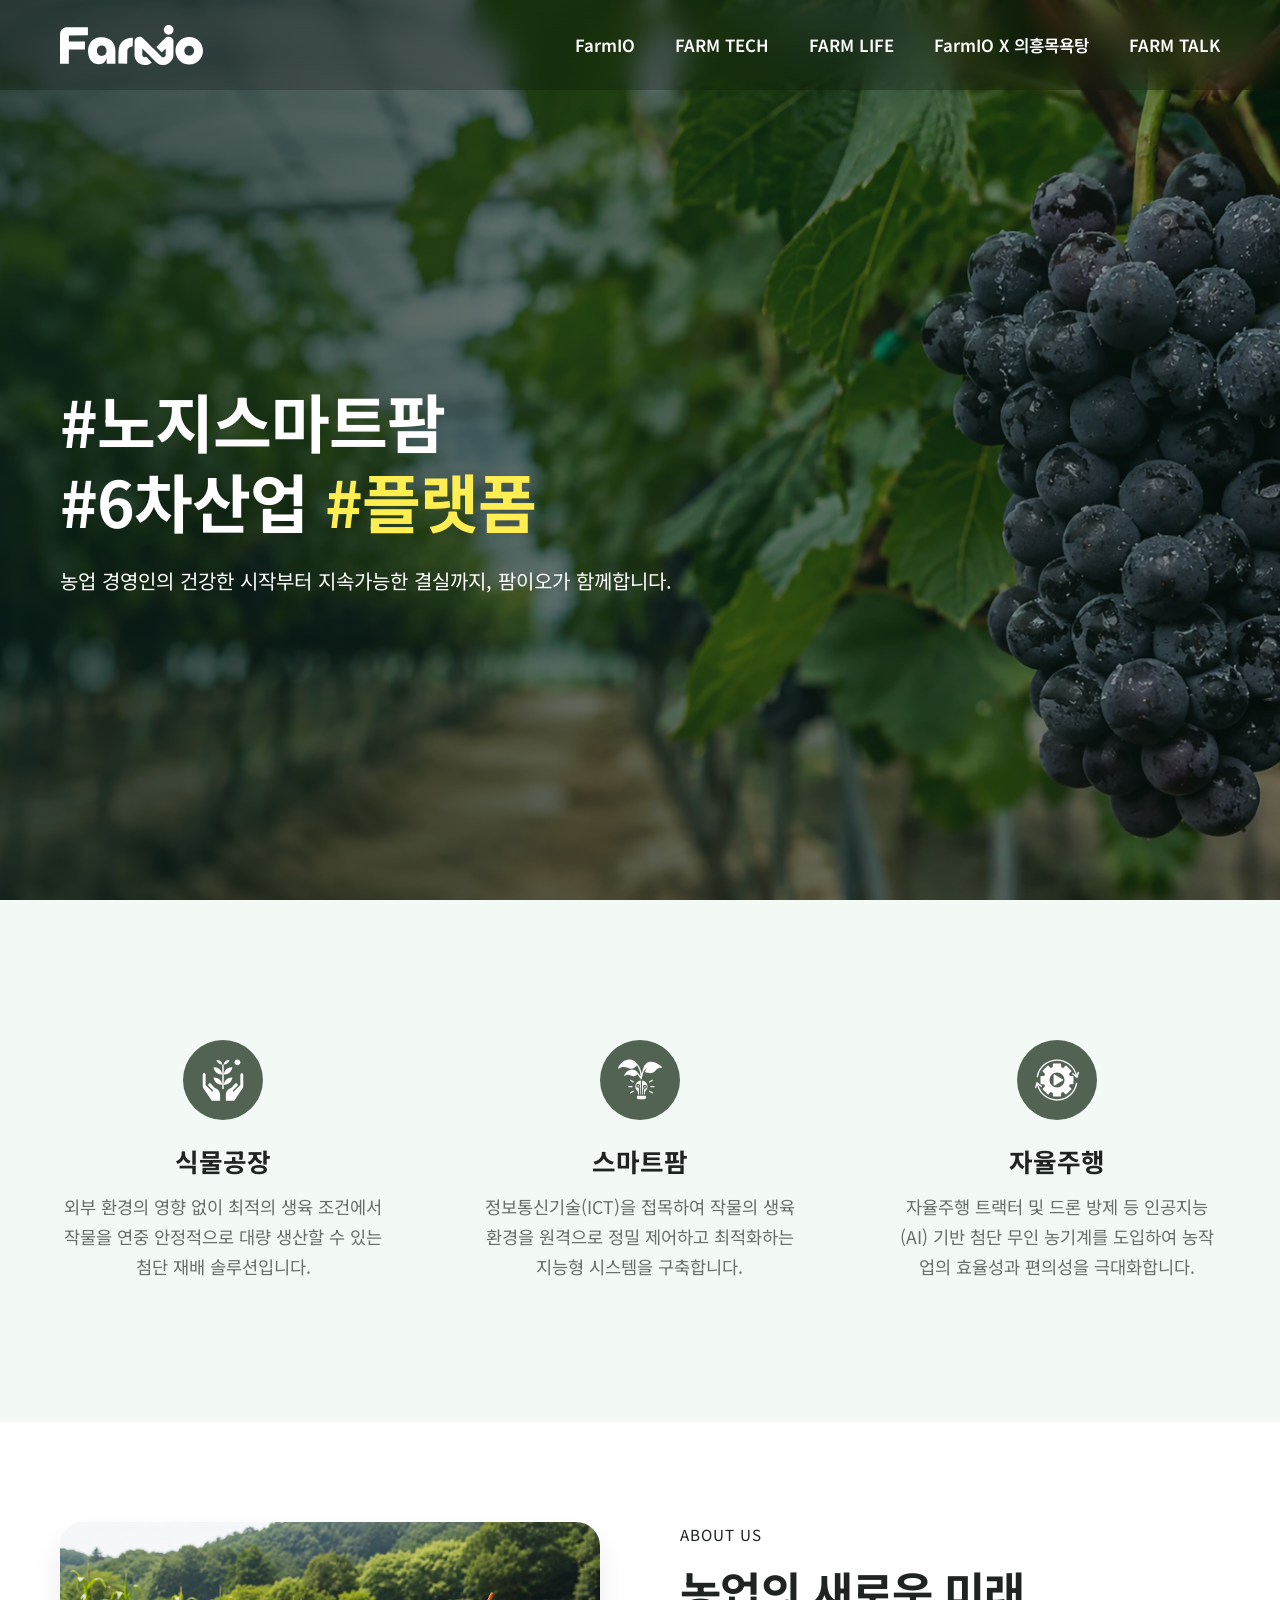
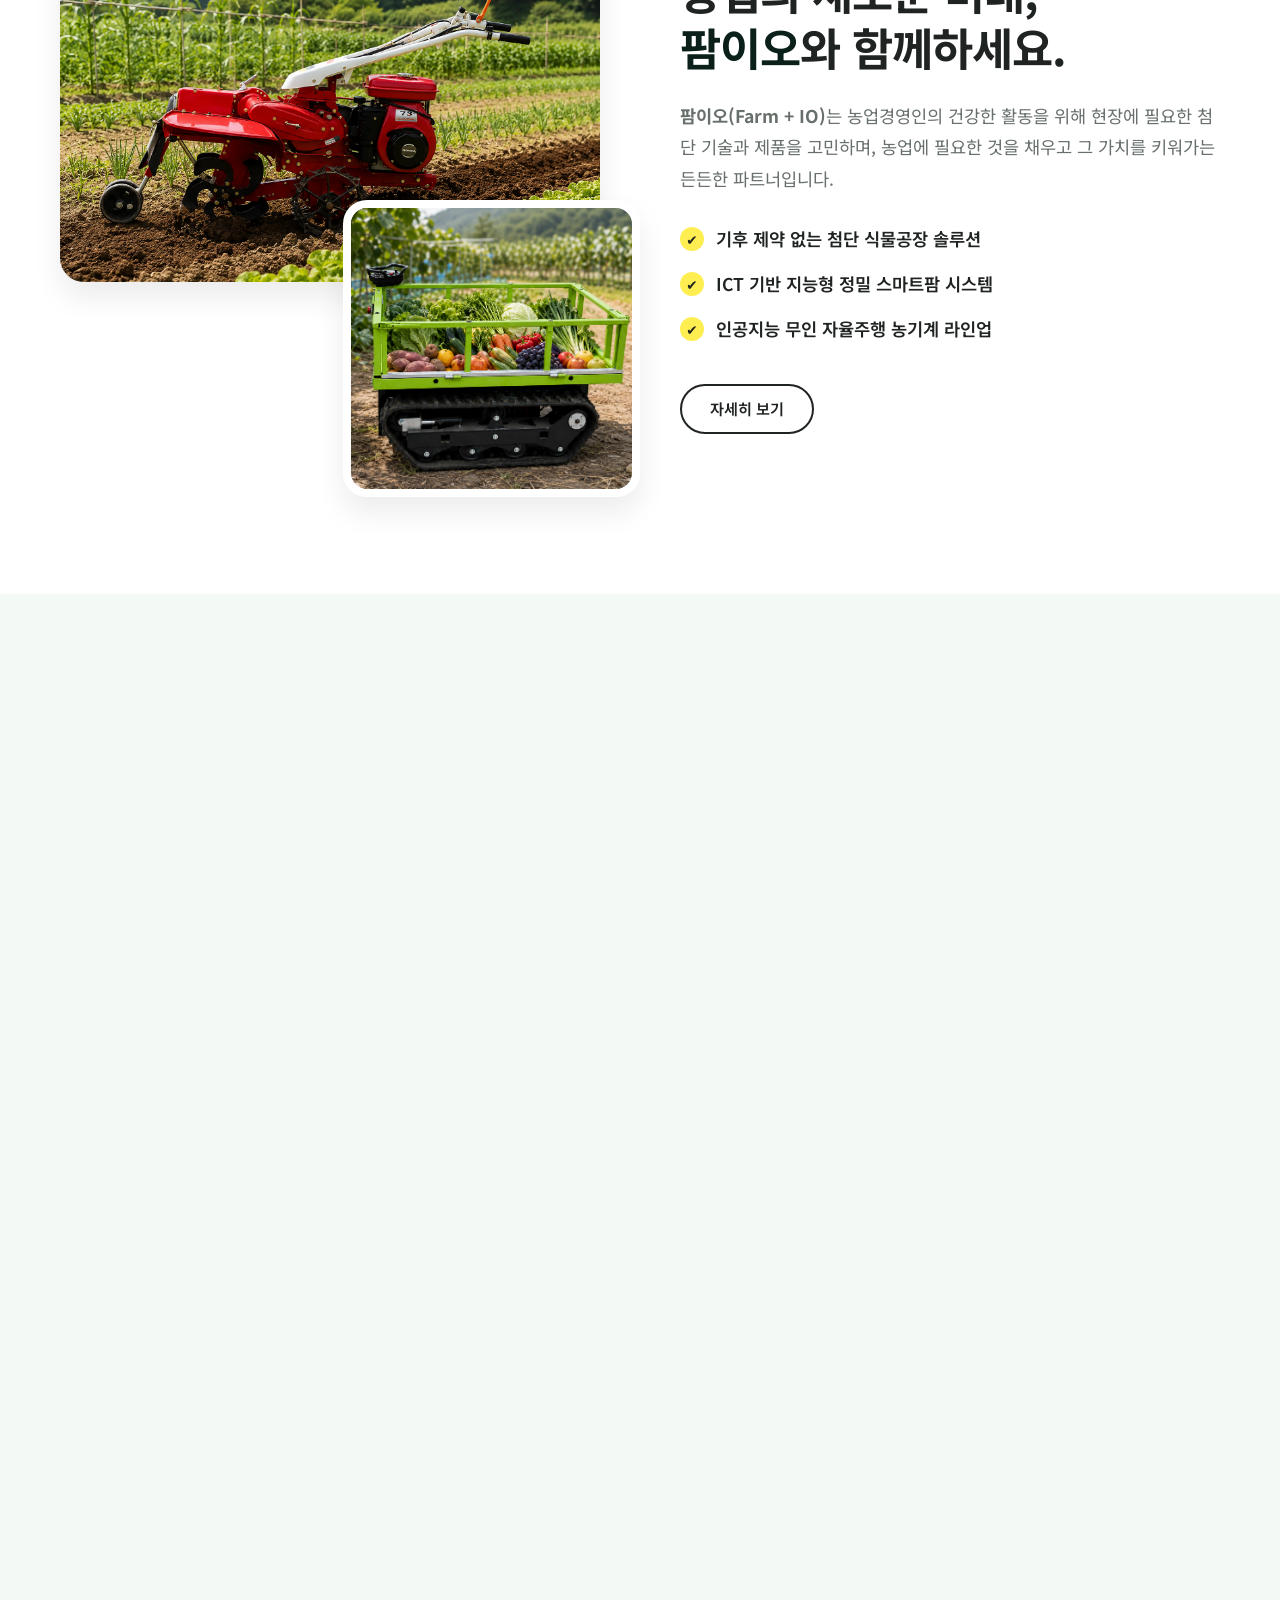
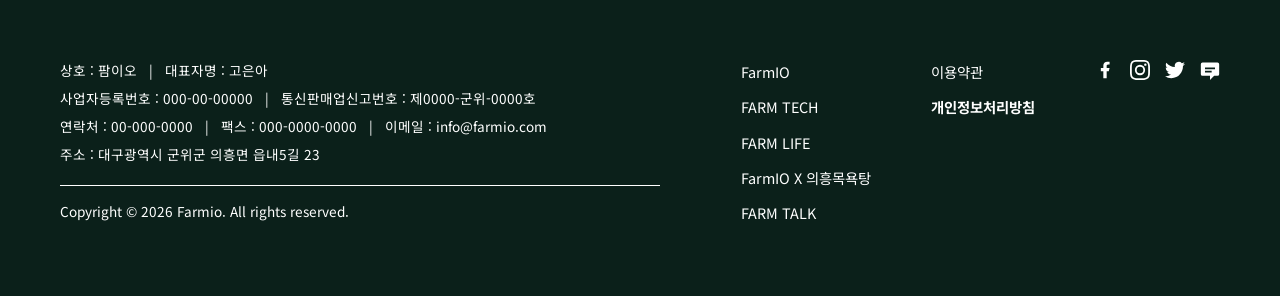
==== commit 9a8dbda7: "대규모 업데이트" ====
--- a/index.html
+++ b/index.html
@@ -17,17 +17,17 @@
         <div class="container header-content">
             <a href="index.html" class="logo"><img src="Image/index/logo.svg" alt="FarmIO 로고"></a>
             <nav class="nav">
-                <a href="brand.html">브랜드 설명</a>
-                <a href="about.html">팜이오 소개</a>
-                <a href="products.html">제품소개</a>
-                <a href="bathhouse.html">의흥목욕탕</a>
-            <a href="mbti.html">농사 MBTI</a>
+                <a href="farmio.html">FarmIO</a>
+                <a href="farmtech.html">FARM TECH</a>
+                <a href="farmlife.html">FARM LIFE</a>
+                <a href="bathhouse.html">FarmIO X 의흥목욕탕</a>
+                <a href="farmtalk.html">FARM TALK</a>
             </nav>
         </div>
     </header>
 
     <main>
-        <section class="hero">
+        <section class="hero" style="--bg-img: url('Image/index/index_main.webp');">
             <div class="hero-overlay"></div>
             <div class="container">
                 <div class="hero-text">
@@ -180,7 +180,7 @@
                     </div>
                 </div>
 
-                <div class="text-center fade-up delay-5" style="margin-top: 60px;">
+                <div class="text-center fade-up delay-5 mt-60">
                     <a href="products.html" class="preview-btn-pill">전체 제품 보기</a>
                 </div>
             </div>
@@ -205,10 +205,11 @@
             <div class="footer-right">
                 <div class="footer-nav">
                     <ul>
-                        <li><a href="about.html">회사소개</a></li>
-                        <li><a href="products.html">제품소개</a></li>
-                        <li><a href="brand.html">브랜드</a></li>
-                        <li><a href="bathhouse.html">의흥목욕탕</a></li>
+                        <li><a href="farmio.html">FarmIO</a></li>
+                        <li><a href="farmtech.html">FARM TECH</a></li>
+                        <li><a href="farmlife.html">FARM LIFE</a></li>
+                        <li><a href="bathhouse.html">FarmIO X 의흥목욕탕</a></li>
+                        <li><a href="farmtalk.html">FARM TALK</a></li>
                     </ul>
                 </div>
                 <div class="footer-legal">
--- a/style.css
+++ b/style.css
@@ -142,7 +142,7 @@
 /* Hero Section */
 .hero {
     height: 100vh;
-    background: linear-gradient(to right, rgba(11, 32, 26, 0.8), rgba(11, 32, 26, 0.4)), url('Image/index/index_main.webp');
+    background-image: linear-gradient(to right, rgba(11, 32, 26, 0.8), rgba(11, 32, 26, 0.4)), var(--bg-img);
     background-size: cover;
     background-position: center;
     background-attachment: fixed;
@@ -153,11 +153,95 @@
 }
 
 .sub-hero {
+    height: 400px;
+    background-image: linear-gradient(to right, rgba(11, 32, 26, 0.9), rgba(11, 32, 26, 0.7)), var(--bg-img);
+    width: 100%;
+    display: flex;
+    align-items: flex-end;
+    padding-bottom: 60px;
+    padding-top: 90px;
+    background-size: cover;
+    background-position: center;
+}
+
+.sub-hero-farmio {
     height: 750px;
-    /* 높이 대폭 증가 */
-    background: linear-gradient(to right, rgba(11, 32, 26, 0.9), rgba(11, 32, 26, 0.7));
-    /* 은은한 그라데이션 적용 */
-    width: 100%;
+    padding-bottom: 180px;
+    background-image: linear-gradient(to right, rgba(11, 32, 26, 0.7), rgba(11, 32, 26, 0.5)), var(--bg-img);
+    background-size: cover;
+    background-position: center;
+}
+
+.sub-hero-farmtech {
+    height: 750px;
+    padding-bottom: 180px;
+    background-image: linear-gradient(to right, rgba(11, 32, 26, 0.75), rgba(11, 32, 26, 0.55)), var(--bg-img);
+    background-size: cover;
+    background-position: center;
+}
+
+.sub-hero-farmlife {
+    height: 750px;
+    padding-bottom: 180px;
+    background-image: linear-gradient(to right, rgba(11, 32, 26, 0.7), rgba(11, 32, 26, 0.5)), var(--bg-img);
+    background-size: cover;
+    background-position: center;
+}
+
+.sub-hero-bathhouse {
+    height: 750px;
+    padding-bottom: 180px;
+    background-image: linear-gradient(to right, rgba(11, 32, 26, 0.75), rgba(11, 32, 26, 0.55)), var(--bg-img, linear-gradient(135deg, #1b4535, #2b5742));
+    background-size: cover;
+    background-position: center;
+}
+
+.sub-hero-farmtalk {
+    height: 750px;
+    padding-bottom: 180px;
+    background-image: linear-gradient(to right, rgba(11, 32, 26, 0.7), rgba(11, 32, 26, 0.5)), var(--bg-img, linear-gradient(135deg, #1b4535, #2b5742));
+    background-size: cover;
+    background-position: center;
+}
+
+
+
+
+.hero-sub-title {
+    font-size: 1.2rem;
+    font-weight: 500;
+    color: rgba(255, 255, 255, 0.9);
+    margin-bottom: 8px;
+    opacity: 0;
+    animation: heroFadeUp 1.2s cubic-bezier(0.16, 1, 0.3, 1) 0.1s forwards;
+}
+
+.hero-main-title {
+    font-size: 4rem;
+    font-weight: 800;
+    color: var(--white);
+    margin-bottom: 24px;
+    line-height: 1.1;
+    opacity: 0;
+    animation: heroFadeUp 1.2s cubic-bezier(0.16, 1, 0.3, 1) 0.3s forwards;
+}
+
+.hero-main-title strong {
+    color: #ffee51;
+}
+
+.hero-desc {
+    font-size: 1.4rem;
+    font-weight: 600;
+    line-height: 1.6;
+    color: var(--white);
+    margin-bottom: 0;
+    opacity: 0;
+    animation: heroFadeUp 1.2s cubic-bezier(0.16, 1, 0.3, 1) 0.5s forwards;
+}
+
+.hero-desc span.highlight {
+    color: #ffee51;
 }
 
 .hero-text {
@@ -168,7 +252,7 @@
 }
 
 .hero-text h1 {
-    font-size: 5.15rem;
+    font-size: 4rem;
     margin-bottom: 1.5rem;
     color: var(--white);
     letter-spacing: -1px;
@@ -182,7 +266,7 @@
 
 .hero-text p {
     font-size: 1.25rem;
-    margin-bottom: 2.5rem;
+    margin-bottom: 0.75rem;
     opacity: 0;
     font-weight: 400;
     animation: heroFadeUp 1.2s cubic-bezier(0.16, 1, 0.3, 1) 0.6s forwards;
@@ -732,7 +816,30 @@
     fill: currentColor;
 }
 
+/* Page Preparing Section */
+.page-preparing {
+    padding: 120px 20px;
+    text-align: center;
+    background-color: #f9fdfa;
+}
+.preparing-icon {
+    font-size: 3.5rem;
+    margin-bottom: 20px;
+}
+.preparing-title {
+    font-size: 2.2rem;
+    font-weight: 800;
+    color: var(--dark);
+    margin-bottom: 15px;
+}
+.preparing-text {
+    font-size: 1.15rem;
+    color: #666;
+    line-height: 1.7;
+}
+
 /* Animations */
+
 @keyframes heroFadeUp {
     0% {
         opacity: 0;
@@ -748,19 +855,19 @@
 .fade-up {
     opacity: 0;
     transform: translateY(40px);
-    transition: opacity 0.8s cubic-bezier(0.16, 1, 0.3, 1), transform 0.8s cubic-bezier(0.16, 1, 0.3, 1);
+    transition: opacity 1.1s cubic-bezier(0.16, 1, 0.3, 1), transform 1.1s cubic-bezier(0.16, 1, 0.3, 1);
 }
 
 .fade-right {
     opacity: 0;
     transform: translateX(-40px);
-    transition: opacity 0.8s cubic-bezier(0.16, 1, 0.3, 1), transform 0.8s cubic-bezier(0.16, 1, 0.3, 1);
+    transition: opacity 1.1s cubic-bezier(0.16, 1, 0.3, 1), transform 1.1s cubic-bezier(0.16, 1, 0.3, 1);
 }
 
 .fade-left {
     opacity: 0;
     transform: translateX(40px);
-    transition: opacity 0.8s cubic-bezier(0.16, 1, 0.3, 1), transform 0.8s cubic-bezier(0.16, 1, 0.3, 1);
+    transition: opacity 1.1s cubic-bezier(0.16, 1, 0.3, 1), transform 1.1s cubic-bezier(0.16, 1, 0.3, 1);
 }
 
 .fade-up.visible,
@@ -780,6 +887,18 @@
 
 .delay-3 {
     transition-delay: 0.4s;
+}
+
+.delay-4 {
+    transition-delay: 0.55s;
+}
+
+.delay-5 {
+    transition-delay: 0.7s;
+}
+
+.delay-6 {
+    transition-delay: 0.85s;
 }
 
 /* About Preview Section (index.html) */
@@ -1139,4 +1258,2400 @@
     100% {
         opacity: 0;
     }
+}
+
+/* Page Preparing Component */
+.page-preparing {
+    min-height: 40vh;
+    display: flex;
+    flex-direction: column;
+    justify-content: center;
+    align-items: center;
+    text-align: center;
+    padding: 100px 20px;
+}
+
+.page-preparing .preparing-icon {
+    font-size: 4rem;
+    margin-bottom: 20px;
+}
+
+.page-preparing .preparing-title {
+    font-size: 2.5rem;
+    margin-bottom: 20px;
+    color: var(--primary);
+    font-weight: 700;
+}
+
+.page-preparing .preparing-text {
+    color: #666;
+    font-size: 1.1rem;
+    line-height: 1.6;
+}
+
+/* Helper spacing & utility classes */
+.mt-60 {
+    margin-top: 60px;
+}
+
+.farmtalk-submit-container {
+    margin-top: 40px;
+    margin-bottom: 60px;
+}
+
+.mbti-result-hidden {
+    display: none;
+}
+
+/* FarmIO Brand Intro Section */
+.about-intro-section {
+    padding: 100px 0;
+    background-color: var(--white);
+}
+
+.about-intro-grid {
+    display: grid;
+    grid-template-columns: 1fr 1fr;
+    gap: 60px;
+    align-items: center;
+}
+
+.about-intro-text {
+    text-align: left;
+}
+
+.about-intro-sub {
+    display: flex;
+    align-items: center;
+    gap: 12px;
+    font-size: 1.05rem;
+    color: #666;
+    font-weight: 500;
+    margin-bottom: 24px;
+}
+
+.about-intro-sub::after {
+    content: '';
+    display: inline-block;
+    width: 50px;
+    height: 1px;
+    background-color: #888;
+}
+
+.about-intro-title {
+    font-size: 2.4rem;
+    font-weight: 800;
+    line-height: 1.35;
+    color: #111;
+    margin-bottom: 32px;
+    letter-spacing: -0.5px;
+}
+
+.about-intro-desc p {
+    font-size: 1rem;
+    line-height: 1.5;
+    color: #555;
+    margin-bottom: 20px;
+}
+
+.about-intro-btn {
+    margin-top: 36px;
+}
+
+.btn-intro-more {
+    display: inline-flex;
+    align-items: center;
+    gap: 10px;
+    padding: 14px 32px;
+    border: 1px solid #4a5d4e;
+    border-radius: 50px;
+    color: #2b3a2d;
+    font-size: 1.05rem;
+    font-weight: 600;
+    text-decoration: none;
+    transition: all 0.3s ease;
+}
+
+.btn-intro-more:hover {
+    background-color: #2b3a2d;
+    color: #ffffff;
+}
+
+/* Image Box */
+.about-intro-img-container,
+.about-intro-video-container {
+    position: relative;
+    width: 100%;
+    aspect-ratio: 16/10;
+    border-radius: 4px;
+    overflow: hidden;
+    box-shadow: 0 15px 35px rgba(0, 0, 0, 0.1);
+}
+
+.about-intro-img-container img,
+.about-intro-video-container img {
+    width: 100%;
+    height: 100%;
+    object-fit: cover;
+    display: block;
+}
+
+.video-overlay-text {
+    position: absolute;
+    top: 30px;
+    right: 35px;
+    color: #ffffff;
+    font-family: 'Dancing Script', 'Caveat', 'Segoe Print', cursive, sans-serif;
+    font-size: 2.2rem;
+    line-height: 1.2;
+    text-align: right;
+    text-shadow: 0 2px 8px rgba(0, 0, 0, 0.4);
+    pointer-events: none;
+}
+
+.video-play-btn {
+    position: absolute;
+    top: 50%;
+    left: 50%;
+    transform: translate(-50%, -50%);
+    width: 80px;
+    height: 80px;
+    background: rgba(255, 255, 255, 0.95);
+    border-radius: 50%;
+    display: flex;
+    align-items: center;
+    justify-content: center;
+    cursor: pointer;
+    box-shadow: 0 10px 25px rgba(0, 0, 0, 0.2);
+    transition: transform 0.3s ease, background 0.3s ease;
+}
+
+.video-play-btn::after {
+    content: '';
+    display: block;
+    width: 0;
+    height: 0;
+    border-style: solid;
+    border-width: 12px 0 12px 20px;
+    border-color: transparent transparent transparent #2b3a2d;
+    margin-left: 4px;
+}
+
+.video-play-btn:hover {
+    transform: translate(-50%, -50%) scale(1.1);
+    background: #ffffff;
+}
+
+.video-label {
+    position: absolute;
+    bottom: 25px;
+    right: 30px;
+    color: #ffffff;
+    font-size: 0.95rem;
+    font-weight: 500;
+    text-shadow: 0 1px 4px rgba(0, 0, 0, 0.5);
+}
+
+@media (max-width: 992px) {
+    .about-intro-grid {
+        grid-template-columns: 1fr;
+        gap: 40px;
+    }
+}
+
+/* CEO Greeting Section */
+.ceo-greeting-section {
+    background-color: rgba(255, 248, 241, 1);
+    padding: 110px 0;
+    position: relative;
+    overflow: hidden;
+}
+
+.ceo-greeting-grid {
+    display: grid;
+    grid-template-columns: 1fr 1fr;
+    gap: 60px;
+    align-items: center;
+}
+
+.ceo-greeting-content {
+    text-align: left;
+}
+
+.ceo-greeting-sub {
+    display: flex;
+    align-items: center;
+    gap: 12px;
+    font-size: 1.05rem;
+    color: #666;
+    font-weight: 500;
+    margin-bottom: 24px;
+}
+
+.ceo-greeting-sub::after {
+    content: '';
+    display: inline-block;
+    width: 50px;
+    height: 1px;
+    background-color: #888;
+}
+
+.ceo-greeting-title {
+    font-size: 2.5rem;
+    font-weight: 800;
+    line-height: 1.3;
+    color: #111;
+    margin-bottom: 36px;
+    letter-spacing: -0.5px;
+}
+
+.ceo-greeting-body {
+    font-size: 1rem;
+    line-height: 1.5;
+    color: #444;
+}
+
+.ceo-greeting-body p {
+    margin-bottom: 24px;
+}
+
+.ceo-greeting-body strong {
+    color: #111;
+    font-weight: 700;
+}
+
+.ceo-signature-wrap {
+    margin-top: 40px;
+    display: flex;
+    align-items: center;
+    gap: 16px;
+}
+
+.ceo-signature-wrap .label {
+    font-size: 1.15rem;
+    color: #555;
+}
+
+.ceo-signature-wrap .name {
+    font-size: 1.8rem;
+    font-weight: 800;
+    color: #111;
+    letter-spacing: 2px;
+}
+
+.ceo-signature-wrap .signature-eng {
+    font-family: 'Dancing Script', 'Caveat', cursive;
+    font-size: 2.4rem;
+    color: #666;
+    margin-left: 12px;
+}
+
+.ceo-image-placeholder {
+    display: flex;
+    justify-content: flex-end;
+    align-items: center;
+    position: relative;
+    min-height: 400px;
+}
+
+@media (max-width: 992px) {
+    .ceo-greeting-grid {
+        grid-template-columns: 1fr;
+        gap: 40px;
+    }
+}
+
+/* Business Areas Section */
+.business-areas-section {
+    padding: 100px 0 120px 0;
+    background-color: var(--white);
+}
+
+.business-section-sub {
+    display: flex;
+    align-items: center;
+    gap: 12px;
+    font-size: 1.05rem;
+    color: #666;
+    font-weight: 500;
+    margin-bottom: 20px;
+}
+
+.business-section-sub::after {
+    content: '';
+    display: inline-block;
+    width: 50px;
+    height: 1px;
+    background-color: #888;
+}
+
+.business-section-title {
+    font-size: 2.2rem;
+    font-weight: 800;
+    color: #111;
+    margin-bottom: 50px;
+    letter-spacing: -0.5px;
+    text-align: left;
+}
+
+.business-grid {
+    display: grid;
+    grid-template-columns: repeat(3, 1fr);
+    gap: 30px;
+}
+
+.business-card {
+    background: #ffffff;
+    border-radius: 16px;
+    overflow: hidden;
+    border: 1px solid #e5e8e6;
+    box-shadow: 0 8px 24px rgba(0, 0, 0, 0.04);
+    display: flex;
+    flex-direction: column;
+    text-decoration: none;
+    transition: transform 0.3s ease, box-shadow 0.3s ease;
+}
+
+.business-card:hover {
+    transform: translateY(-8px);
+    box-shadow: 0 16px 36px rgba(11, 32, 26, 0.1);
+}
+
+.business-card-img {
+    position: relative;
+    width: 100%;
+    aspect-ratio: 4/3;
+    overflow: hidden;
+    background-color: #2b3a2d;
+}
+
+.business-card-img img {
+    width: 100%;
+    height: 100%;
+    object-fit: cover;
+    transition: transform 0.4s ease;
+}
+
+.business-card:hover .business-card-img img {
+    transform: scale(1.06);
+}
+
+.business-card-img-overlay {
+    position: absolute;
+    top: 0;
+    left: 0;
+    width: 100%;
+    height: 100%;
+    background: linear-gradient(to bottom, rgba(0, 0, 0, 0.45) 0%, rgba(0, 0, 0, 0.15) 50%, rgba(0, 0, 0, 0.5) 100%);
+    padding: 30px 25px;
+    display: flex;
+    flex-direction: column;
+    justify-content: flex-start;
+}
+
+.business-card-title {
+    font-size: 1.8rem;
+    font-weight: 800;
+    color: #ffffff;
+    margin-bottom: 6px;
+    line-height: 1.2;
+    text-shadow: 0 2px 4px rgba(0, 0, 0, 0.3);
+}
+
+.business-card-subtitle {
+    font-size: 1rem;
+    font-weight: 400;
+    color: rgba(255, 255, 255, 0.9);
+    text-shadow: 0 1px 3px rgba(0, 0, 0, 0.4);
+}
+
+.business-card-body {
+    padding: 24px 25px;
+    display: flex;
+    align-items: center;
+    justify-content: space-between;
+    background: #ffffff;
+    flex: 1;
+}
+
+.business-card-desc {
+    font-size: 0.9rem;
+    color: #444;
+    font-weight: 500;
+}
+
+.business-card-arrow {
+    width: 42px;
+    height: 42px;
+    background-color: #1b2a1e;
+    border-radius: 50%;
+    display: flex;
+    align-items: center;
+    justify-content: center;
+    color: #ffffff;
+    font-size: 1.1rem;
+    flex-shrink: 0;
+    margin-left: 15px;
+    transition: background-color 0.3s ease, transform 0.3s ease;
+}
+
+.business-card:hover .business-card-arrow {
+    background-color: #ffee51;
+    color: #1F2321;
+    transform: translateX(3px);
+}
+
+@media (max-width: 992px) {
+    .business-grid {
+        grid-template-columns: 1fr;
+        gap: 30px;
+    }
+}
+
+/* Sub-Category Bar */
+.sub-category-bar {
+    background-color: #ffffff;
+    border-bottom: 1px solid #e2e8e4;
+    position: relative;
+    box-shadow: 0 4px 15px rgba(0, 0, 0, 0.03);
+}
+
+.sub-category-container {
+    display: flex;
+    justify-content: center;
+    align-items: center;
+    gap: 0;
+}
+
+.sub-category-item {
+    padding: 20px 40px;
+    font-size: 1.05rem;
+    font-weight: 600;
+    color: #555555;
+    text-decoration: none;
+    position: relative;
+    transition: color 0.3s ease;
+    border-bottom: 3px solid transparent;
+}
+
+.sub-category-item:hover {
+    color: var(--primary);
+}
+
+.sub-category-item.active {
+    color: var(--primary);
+    font-weight: 700;
+    border-bottom: 3px solid #ffee51;
+}
+
+/* Tab Content Switching Transition */
+.tab-content-area {
+    opacity: 0;
+    transform: translateY(20px);
+    transition: opacity 0.6s ease-out, transform 0.6s ease-out;
+}
+
+.tab-content-area.tab-active {
+    opacity: 1;
+    transform: translateY(0);
+}
+
+@media (max-width: 768px) {
+    .sub-category-item {
+        padding: 16px 20px;
+        font-size: 0.95rem;
+    }
+}
+
+/* Brand Philosophy / Vision & Mission Section */
+.philosophy-section {
+    padding: 100px 0 120px 0;
+    background-color: var(--white);
+}
+
+.philosophy-grid {
+    display: grid;
+    grid-template-columns: 1fr 1.3fr;
+    gap: 70px;
+    align-items: center;
+}
+
+.philosophy-text {
+    text-align: left;
+}
+
+.philosophy-sub {
+    display: flex;
+    align-items: center;
+    gap: 12px;
+    font-size: 0.95rem;
+    color: #666;
+    font-weight: 600;
+    letter-spacing: 2px;
+    margin-bottom: 24px;
+}
+
+.philosophy-sub::after {
+    content: '';
+    display: inline-block;
+    width: 50px;
+    height: 1px;
+    background-color: #888;
+}
+
+.philosophy-title {
+    font-size: 2.3rem;
+    font-weight: 800;
+    line-height: 1.35;
+    color: #111;
+    margin-bottom: 28px;
+    letter-spacing: -0.5px;
+}
+
+.philosophy-desc p {
+    font-size: 1rem;
+    line-height: 1.7;
+    color: #555;
+    margin-bottom: 24px;
+}
+
+.philosophy-footer-line {
+    border-top: 1px solid #ddd;
+    padding-top: 20px;
+    margin-top: 20px;
+    font-size: 1rem;
+    color: #444;
+    font-weight: 500;
+}
+
+/* Diagram Right Side */
+.philosophy-diagram {
+    display: flex;
+    flex-direction: column;
+    align-items: center;
+}
+
+.diagram-row {
+    display: flex;
+    align-items: flex-start;
+    justify-content: center;
+    gap: 15px;
+    width: 100%;
+}
+
+.circle-box {
+    display: flex;
+    flex-direction: column;
+    align-items: center;
+    flex: 1;
+}
+
+.circle {
+    width: 150px;
+    height: 150px;
+    background-color: #dbe7d9;
+    border-radius: 50%;
+    display: flex;
+    flex-direction: column;
+    align-items: center;
+    justify-content: center;
+    text-align: center;
+    margin-bottom: 20px;
+}
+
+.circle .circle-title {
+    font-size: 1.6rem;
+    font-weight: 900;
+    color: #0b201a;
+    line-height: 1.1;
+    margin-bottom: 4px;
+}
+
+.circle .circle-sub {
+    font-size: 0.95rem;
+    font-weight: 700;
+    color: #1b382b;
+}
+
+.plus-operator {
+    font-size: 2.2rem;
+    font-weight: 400;
+    color: #333;
+    margin-top: 55px;
+}
+
+.circle-desc {
+    font-size: 0.92rem;
+    color: #444;
+    line-height: 1.5;
+    text-align: center;
+    font-weight: 500;
+}
+
+/* Bracket Line */
+.diagram-bracket {
+    width: 80%;
+    margin: 30px 0 20px 0;
+    position: relative;
+    height: 40px;
+    border-left: 1.5px solid #666;
+    border-right: 1.5px solid #666;
+    border-bottom: 1.5px solid #666;
+}
+
+.diagram-bracket::after {
+    content: '';
+    position: absolute;
+    bottom: -15px;
+    left: 50%;
+    transform: translateX(-50%);
+    width: 1.5px;
+    height: 15px;
+    background-color: #666;
+}
+
+/* Result Box */
+.diagram-result {
+    text-align: center;
+    margin-top: 10px;
+}
+
+.diagram-result .result-title {
+    font-size: 2.4rem;
+    font-weight: 900;
+    color: #0b201a;
+    letter-spacing: 1px;
+    margin-bottom: 6px;
+}
+
+.diagram-result .result-desc {
+    font-size: 1rem;
+    color: #444;
+    font-weight: 600;
+}
+
+@media (max-width: 992px) {
+    .philosophy-grid {
+        grid-template-columns: 1fr;
+        gap: 50px;
+    }
+
+    .circle {
+        width: 120px;
+        height: 120px;
+    }
+
+    .circle .circle-title {
+        font-size: 1.3rem;
+    }
+}
+
+/* Value Chain (FARM A TO Z) Section */
+.value-chain-section {
+    padding: 100px 0 120px 0;
+    background-color: #f3f7f4;
+}
+
+/* Top Centered Header */
+.value-chain-header {
+    text-align: center;
+    max-width: 800px;
+    margin: 0 auto 60px auto;
+}
+
+.value-chain-sub {
+    display: inline-flex;
+    align-items: center;
+    justify-content: center;
+    gap: 15px;
+    font-size: 0.95rem;
+    color: #445247;
+    font-weight: 700;
+    letter-spacing: 2px;
+    margin-bottom: 20px;
+}
+
+.value-chain-sub .sub-line {
+    display: inline-block;
+    width: 50px;
+    height: 1.5px;
+    background-color: #5d6e61;
+}
+
+.value-chain-title {
+    font-size: 2.4rem;
+    font-weight: 800;
+    line-height: 1.3;
+    color: #111e16;
+    margin-bottom: 18px;
+    letter-spacing: -0.5px;
+    text-align: center;
+}
+
+.value-chain-desc {
+    font-size: 1.05rem;
+    line-height: 1.65;
+    color: #556358;
+    margin: 0 auto;
+    font-weight: 500;
+    text-align: center;
+}
+
+/* Content & Steps Below */
+.value-chain-content {
+    width: 100%;
+}
+
+.value-chain-header-bar {
+    display: flex;
+    align-items: center;
+    justify-content: space-between;
+    margin-bottom: 45px;
+    width: 100%;
+}
+
+.header-bar-start,
+.header-bar-end {
+    display: flex;
+    align-items: baseline;
+    gap: 10px;
+    white-space: nowrap;
+}
+
+.bar-letter {
+    font-size: 2.4rem;
+    font-weight: 900;
+    color: #1a2d21;
+    font-family: var(--font-primary, sans-serif);
+    line-height: 1;
+}
+
+.bar-label {
+    font-size: 1.1rem;
+    font-weight: 700;
+    color: #2b3a2f;
+}
+
+.header-bar-line {
+    flex: 1;
+    height: 1.5px;
+    background-color: #4a5c4f;
+    margin: 0 25px;
+    position: relative;
+}
+
+.header-bar-line::after {
+    content: '';
+    position: absolute;
+    right: 0;
+    top: 50%;
+    transform: translateY(-50%);
+    width: 0;
+    height: 0;
+    border-top: 6px solid transparent;
+    border-bottom: 6px solid transparent;
+    border-left: 9px solid #4a5c4f;
+}
+
+/* Steps Row (Full Width & Flush Outer Edges) */
+.value-chain-steps {
+    display: flex;
+    align-items: flex-start;
+    justify-content: space-between;
+    width: 100%;
+    gap: 0;
+}
+
+.step-item {
+    display: flex;
+    flex-direction: column;
+    align-items: center;
+    text-align: center;
+    width: 160px;
+    flex-shrink: 0;
+}
+
+.step-circle {
+    width: 160px;
+    height: 160px;
+    border-radius: 50%;
+    overflow: hidden;
+    margin-bottom: 22px;
+    box-shadow: 0 10px 28px rgba(11, 30, 18, 0.12);
+    border: 5px solid #ffffff;
+    transition: transform 0.35s ease, box-shadow 0.35s ease;
+    background-color: #dbe4dd;
+}
+
+.step-item:hover .step-circle {
+    transform: translateY(-6px);
+    box-shadow: 0 14px 28px rgba(11, 30, 18, 0.18);
+}
+
+.step-circle img {
+    width: 100%;
+    height: 100%;
+    object-fit: cover;
+    transition: transform 0.4s ease;
+}
+
+.step-item:hover .step-circle img {
+    transform: scale(1.08);
+}
+
+.step-arrow {
+    display: flex;
+    align-items: center;
+    justify-content: center;
+    font-size: 1.25rem;
+    color: #4a5c4f;
+    margin-top: 55px;
+    flex-shrink: 0;
+}
+
+.step-title {
+    font-size: 1.15rem;
+    font-weight: 800;
+    color: #111e16;
+    margin-bottom: 8px;
+    line-height: 1.3;
+    white-space: nowrap;
+}
+
+.step-desc {
+    font-size: 0.92rem;
+    color: #5d6d60;
+    line-height: 1.45;
+    font-weight: 500;
+}
+
+@media (max-width: 1200px) {
+    .step-item {
+        width: 130px;
+    }
+
+    .step-circle {
+        width: 130px;
+        height: 130px;
+    }
+}
+
+@media (max-width: 992px) {
+    .value-chain-steps {
+        flex-wrap: wrap;
+        justify-content: center;
+        gap: 25px;
+    }
+
+    .step-arrow {
+        display: none;
+    }
+}
+
+@media (max-width: 768px) {
+    .value-chain-section {
+        padding: 60px 0 80px 0;
+    }
+
+    .value-chain-title {
+        font-size: 1.8rem;
+    }
+
+    .value-chain-steps {
+        display: grid;
+        grid-template-columns: repeat(2, 1fr);
+        gap: 30px 15px;
+    }
+
+    .step-item {
+        max-width: 100%;
+    }
+
+    .step-circle {
+        width: 110px;
+        height: 110px;
+    }
+
+    .header-bar-line {
+        margin: 0 10px;
+    }
+
+    .bar-letter {
+        font-size: 1.8rem;
+    }
+
+    .bar-label {
+        font-size: 0.9rem;
+    }
+}
+
+/* Vision & Mission Cards Section (OUR VISION & OUR MISSION) */
+.vision-mission-cards-section {
+    padding: 0;
+}
+
+.vm-block {
+    padding: 85px 0;
+    width: 100%;
+}
+
+.vm-block-vision {
+    background-color: #ffffff;
+    border-bottom: 1px solid #eef2ef;
+}
+
+.vm-block-mission {
+    background-color: #f3f7f4;
+}
+
+.vm-grid {
+    display: grid;
+    grid-template-columns: 1.3fr repeat(4, 1fr);
+    gap: 0;
+    align-items: stretch;
+}
+
+.vm-col {
+    padding: 20px 30px;
+    display: flex;
+    flex-direction: column;
+    justify-content: center;
+    border-right: 1px solid #e0e6e1;
+}
+
+.vm-block-vision .vm-col {
+    border-right-color: #e5ebe6;
+}
+
+.vm-block-mission .vm-col {
+    border-right-color: #d6e0d8;
+}
+
+.vm-col:last-child {
+    border-right: none;
+}
+
+/* Col 1: Header */
+.vm-col-header {
+    text-align: left;
+    padding-left: 0;
+}
+
+.vm-sub {
+    display: flex;
+    align-items: center;
+    gap: 12px;
+    font-size: 0.88rem;
+    color: #445247;
+    font-weight: 700;
+    letter-spacing: 2px;
+    margin-bottom: 16px;
+}
+
+.vm-sub .sub-line {
+    display: inline-block;
+    width: 40px;
+    height: 1.5px;
+    background-color: #5d6e61;
+}
+
+.vm-header-title {
+    font-size: 1.75rem;
+    font-weight: 800;
+    line-height: 1.3;
+    color: #111e16;
+    margin-bottom: 14px;
+    letter-spacing: -0.5px;
+}
+
+.vm-header-desc {
+    font-size: 0.92rem;
+    line-height: 1.6;
+    color: #556358;
+    font-weight: 500;
+}
+
+/* Cols 2 ~ 5: Content Cards */
+.vm-col-card {
+    text-align: center;
+}
+
+.vm-card-title {
+    font-size: 1.25rem;
+    font-weight: 800;
+    color: #111e16;
+    margin-bottom: 14px;
+    line-height: 1.35;
+    word-break: keep-all;
+}
+
+.vm-card-desc {
+    font-size: 0.9rem;
+    line-height: 1.55;
+    color: #5d6d60;
+    font-weight: 500;
+    word-break: keep-all;
+}
+
+@media (max-width: 1200px) {
+    .vm-col {
+        padding: 15px 18px;
+    }
+
+    .vm-header-title {
+        font-size: 1.5rem;
+    }
+
+    .vm-card-title {
+        font-size: 1.15rem;
+    }
+}
+
+@media (max-width: 992px) {
+    .vm-grid {
+        grid-template-columns: 1fr;
+        gap: 0;
+    }
+
+    .vm-col {
+        border-right: none;
+        border-bottom: 1px solid #e0e6e1;
+        padding: 30px 0;
+        text-align: center;
+    }
+
+    .vm-col-header {
+        text-align: center;
+        padding-left: 0;
+    }
+
+    .vm-sub {
+        justify-content: center;
+    }
+
+    .vm-col:last-child {
+        border-bottom: none;
+    }
+}
+
+/* Vision Banner Section (Better Farming Brighter Tomorrow) */
+.vm-banner-section {
+    position: relative;
+    width: 100%;
+    height: 380px;
+    padding: 45px 0;
+    background-color: #1a2a1f;
+    background-size: cover;
+    background-position: center;
+    background-repeat: no-repeat;
+    display: flex;
+    align-items: center;
+    color: #ffffff;
+    overflow: hidden;
+}
+
+.vm-banner-overlay {
+    position: absolute;
+    top: 0;
+    left: 0;
+    width: 100%;
+    height: 100%;
+    background: linear-gradient(135deg, rgba(11, 32, 22, 0.65) 0%, rgba(20, 48, 34, 0.45) 50%, rgba(11, 32, 22, 0.65) 100%);
+    z-index: 1;
+}
+
+.vm-banner-container {
+    position: relative;
+    z-index: 2;
+    display: flex;
+    justify-content: space-between;
+    align-items: center;
+    width: 100%;
+}
+
+.vm-banner-left {
+    max-width: 580px;
+    text-align: left;
+}
+
+.vm-banner-title {
+    font-size: 2.1rem;
+    font-weight: 800;
+    line-height: 1.35;
+    color: #ffffff;
+    margin-bottom: 14px;
+    letter-spacing: -0.5px;
+    text-shadow: 0 2px 10px rgba(0, 0, 0, 0.4);
+}
+
+.vm-banner-subtitle {
+    font-size: 1.05rem;
+    line-height: 1.6;
+    color: rgba(255, 255, 255, 0.88);
+    margin-bottom: 22px;
+    font-weight: 400;
+}
+
+.vm-banner-left-footer {
+    display: flex;
+    flex-direction: column;
+    gap: 10px;
+}
+
+.banner-footer-line {
+    width: 45px;
+    height: 2px;
+    background-color: rgba(255, 255, 255, 0.7);
+}
+
+.banner-slogan {
+    font-size: 1.2rem;
+    font-weight: 700;
+    color: #ffffff;
+    letter-spacing: 0.5px;
+}
+
+/* Right Content */
+.vm-banner-right {
+    display: flex;
+    flex-direction: column;
+    align-items: flex-end;
+    text-align: right;
+}
+
+.vm-banner-script-wrap {
+    position: relative;
+    margin-bottom: 30px;
+}
+
+.vm-banner-script {
+    font-family: 'Dancing Script', 'Caveat', cursive;
+    font-size: 3.2rem;
+    font-weight: 700;
+    line-height: 1.15;
+    color: #ffffff;
+    text-shadow: 0 4px 15px rgba(0, 0, 0, 0.5);
+    transform: rotate(-3deg);
+    white-space: nowrap;
+}
+
+.vm-banner-script-line {
+    position: absolute;
+    bottom: -15px;
+    right: 0;
+    width: 240px;
+    height: 2.5px;
+    background-color: rgba(255, 255, 255, 0.85);
+    transform: rotate(-4deg);
+    box-shadow: 0 2px 6px rgba(0, 0, 0, 0.3);
+}
+
+.vm-banner-right-sub {
+    font-size: 0.95rem;
+    font-weight: 700;
+    letter-spacing: 3px;
+    color: rgba(255, 255, 255, 0.85);
+}
+
+@media (max-width: 992px) {
+    .vm-banner-container {
+        flex-direction: column;
+        align-items: flex-start;
+        gap: 50px;
+    }
+
+    .vm-banner-right {
+        align-items: flex-start;
+        text-align: left;
+        width: 100%;
+    }
+
+    .vm-banner-script-line {
+        right: auto;
+        left: 0;
+    }
+
+    .vm-banner-title {
+        font-size: 1.8rem;
+    }
+
+    .vm-banner-script {
+        font-size: 2.8rem;
+    }
+}
+
+/* About Partnership Section (Partners Tab) */
+.about-partnership-section {
+    padding: 100px 0 120px 0;
+    background-color: var(--white);
+}
+
+.partnership-grid {
+    display: grid;
+    grid-template-columns: 380px 1fr;
+    gap: 60px;
+    align-items: stretch;
+}
+
+/* Left Content */
+.partnership-left {
+    text-align: left;
+}
+
+.partnership-sub {
+    display: flex;
+    align-items: center;
+    gap: 12px;
+    font-size: 0.92rem;
+    color: #445247;
+    font-weight: 700;
+    letter-spacing: 2px;
+    margin-bottom: 20px;
+}
+
+.partnership-sub .sub-line {
+    display: inline-block;
+    width: 50px;
+    height: 1.5px;
+    background-color: #5d6e61;
+}
+
+.partnership-title {
+    font-size: 2.2rem;
+    font-weight: 800;
+    line-height: 1.35;
+    color: #111e16;
+    margin-bottom: 24px;
+    letter-spacing: -0.5px;
+}
+
+.partnership-desc {
+    font-size: 0.98rem;
+    line-height: 1.75;
+    color: #556358;
+    font-weight: 500;
+}
+
+/* Right Content: 3 Boxed Cards */
+.partnership-right {
+    width: 100%;
+    height: 100%;
+}
+
+.partnership-cards {
+    display: grid;
+    grid-template-columns: repeat(3, 1fr);
+    gap: 24px;
+    height: 100%;
+}
+
+.partnership-card {
+    display: flex;
+    flex-direction: column;
+    height: 100%;
+    background: #ffffff;
+    border-radius: 14px;
+    overflow: hidden;
+    border: 1px solid #e3e8e4;
+    box-shadow: 0 8px 24px rgba(11, 30, 18, 0.06);
+    transition: transform 0.35s ease, box-shadow 0.35s ease, border-color 0.35s ease;
+}
+
+.partnership-card:hover {
+    transform: translateY(-6px);
+    box-shadow: 0 16px 32px rgba(11, 32, 26, 0.12);
+    border-color: #cdd8cf;
+}
+
+.partner-card-img {
+    width: 100%;
+    flex: 1;
+    min-height: 180px;
+    overflow: hidden;
+    background-color: #eaefe9;
+}
+
+.partner-card-img img {
+    width: 100%;
+    height: 100%;
+    object-fit: cover;
+    transition: transform 0.4s ease;
+}
+
+.partnership-card:hover .partner-card-img img {
+    transform: scale(1.06);
+}
+
+.partner-card-body {
+    padding: 16px 12px;
+    display: flex;
+    align-items: center;
+    justify-content: center;
+    text-align: center;
+    background: #ffffff;
+    flex-shrink: 0;
+}
+
+.partner-card-caption {
+    font-size: 0.9rem;
+    font-weight: 600;
+    color: #111e16;
+    line-height: 1.35;
+}
+
+@media (max-width: 1200px) {
+    .partnership-grid {
+        grid-template-columns: 1fr;
+        gap: 50px;
+    }
+}
+
+@media (max-width: 768px) {
+    .partnership-cards {
+        grid-template-columns: 1fr;
+        gap: 30px;
+    }
+
+    .partnership-title {
+        font-size: 1.8rem;
+    }
+}
+
+/* Collaboration Section Background (Matches FARM A TO Z section color #f3f7f4) */
+.partner-collaboration-section {
+    background-color: #f3f7f4;
+}
+
+.partner-collaboration-section .vm-block-vision {
+    background-color: transparent;
+    border-bottom: none;
+}
+
+
+
+/* Partners Banner Section (Together, We Grow) */
+.partner-banner-section {
+    position: relative;
+    width: 100%;
+    min-height: 420px;
+    padding: 90px 0;
+    background-color: #1a2a1f;
+    /* User can add background-image later: url('Image/farmio/partner_banner.jpg') */
+    background-size: cover;
+    background-position: center;
+    background-repeat: no-repeat;
+    display: flex;
+    align-items: center;
+    color: #ffffff;
+    overflow: hidden;
+}
+
+.partner-banner-overlay {
+    position: absolute;
+    top: 0;
+    left: 0;
+    width: 100%;
+    height: 100%;
+    background: linear-gradient(135deg, rgba(11, 32, 22, 0.8) 0%, rgba(20, 48, 34, 0.6) 50%, rgba(11, 32, 22, 0.8) 100%);
+    z-index: 1;
+}
+
+.partner-banner-container {
+    position: relative;
+    z-index: 2;
+    display: flex;
+    justify-content: space-between;
+    align-items: center;
+    width: 100%;
+}
+
+.partner-banner-left {
+    max-width: 580px;
+    text-align: left;
+}
+
+.partner-banner-title {
+    font-size: 2.3rem;
+    font-weight: 800;
+    line-height: 1.35;
+    color: #ffffff;
+    margin-bottom: 20px;
+    letter-spacing: -0.5px;
+    text-shadow: 0 2px 10px rgba(0, 0, 0, 0.4);
+}
+
+.partner-banner-subtitle {
+    font-size: 1.05rem;
+    line-height: 1.65;
+    color: rgba(255, 255, 255, 0.88);
+    margin-bottom: 30px;
+    font-weight: 400;
+}
+
+.partner-banner-left-footer {
+    display: flex;
+    flex-direction: column;
+    gap: 10px;
+}
+
+.partner-banner-right {
+    display: flex;
+    flex-direction: column;
+    align-items: flex-end;
+    text-align: right;
+}
+
+.partner-banner-script-wrap {
+    position: relative;
+}
+
+.partner-banner-script {
+    font-size: 2.4rem;
+    font-weight: 700;
+    line-height: 1.3;
+    color: #ffffff;
+    text-shadow: 0 4px 15px rgba(0, 0, 0, 0.5);
+    letter-spacing: -0.5px;
+    transform: rotate(-2deg);
+    white-space: nowrap;
+}
+
+@media (max-width: 992px) {
+    .partner-banner-container {
+        flex-direction: column;
+        align-items: flex-start;
+        gap: 40px;
+    }
+
+    .partner-banner-right {
+        align-items: flex-start;
+        text-align: left;
+    }
+
+    .partner-banner-script {
+        font-size: 1.9rem;
+        white-space: normal;
+    }
+}
+
+/* Tech Overview Section (PRODUCT Tab First Section) */
+.tech-overview-section {
+    padding: 100px 0 120px 0;
+    background-color: var(--white);
+}
+
+.tech-overview-grid {
+    display: grid;
+    grid-template-columns: 340px 1fr;
+    gap: 40px;
+    align-items: stretch;
+}
+
+.tech-overview-left {
+    text-align: left;
+    display: flex;
+    flex-direction: column;
+    justify-content: flex-start;
+}
+
+.tech-sub {
+    display: flex;
+    align-items: center;
+    gap: 12px;
+    font-size: 0.92rem;
+    color: #445247;
+    font-weight: 700;
+    letter-spacing: 2px;
+    margin-bottom: 20px;
+}
+
+.tech-sub .sub-line {
+    display: inline-block;
+    width: 50px;
+    height: 1.5px;
+    background-color: #5d6e61;
+}
+
+.tech-title {
+    font-size: 2.4rem;
+    font-weight: 800;
+    line-height: 1.35;
+    color: #111e16;
+    margin-bottom: 24px;
+    letter-spacing: -0.5px;
+}
+
+.tech-desc {
+    font-size: 0.96rem;
+    line-height: 1.75;
+    color: #556358;
+    font-weight: 500;
+}
+
+/* 4 Cards Grid */
+.tech-overview-right {
+    width: 100%;
+}
+
+.tech-cards-grid {
+    display: grid;
+    grid-template-columns: repeat(4, 1fr);
+    gap: 16px;
+    height: 100%;
+}
+
+.tech-card {
+    display: flex;
+    flex-direction: column;
+    height: 100%;
+    background: #f8fbf9;
+    border-radius: 12px;
+    overflow: hidden;
+    border: 1px solid #e3e8e4;
+    transition: transform 0.35s ease, box-shadow 0.35s ease, border-color 0.35s ease;
+    position: relative;
+}
+
+.tech-card:hover {
+    transform: translateY(-6px);
+    box-shadow: 0 14px 28px rgba(11, 32, 26, 0.12);
+    border-color: #cdd8cf;
+    background: #ffffff;
+}
+
+.tech-card-img {
+    width: 100%;
+    height: 135px;
+    overflow: hidden;
+    background-color: #eaefe9;
+}
+
+.tech-card-img img {
+    width: 100%;
+    height: 100%;
+    object-fit: cover;
+    transition: transform 0.4s ease;
+}
+
+.tech-card:hover .tech-card-img img {
+    transform: scale(1.06);
+}
+
+.tech-card-body {
+    padding: 20px 16px 24px 16px;
+    display: flex;
+    flex-direction: column;
+    flex: 1;
+    position: relative;
+}
+
+.tech-card-header {
+    margin-bottom: 12px;
+}
+
+.tech-card-title {
+    font-size: 1rem;
+    font-weight: 800;
+    color: #111e16;
+    line-height: 1.25;
+    margin-bottom: 2px;
+}
+
+.tech-card-sub {
+    font-size: 0.8rem;
+    color: #68776c;
+    font-weight: 500;
+    display: block;
+}
+
+.tech-card-desc {
+    font-size: 0.8rem;
+    line-height: 1.45;
+    color: #4a594d;
+    font-weight: 600;
+    margin-bottom: 0;
+}
+
+.tech-card-arrow {
+    position: absolute;
+    bottom: 16px;
+    right: 16px;
+    width: 34px;
+    height: 34px;
+    border-radius: 50%;
+    background-color: #0d281e;
+    color: #ffffff;
+    display: flex;
+    align-items: center;
+    justify-content: center;
+    transition: transform 0.3s ease, background-color 0.3s ease;
+}
+
+.tech-card-arrow svg {
+    width: 16px;
+    height: 16px;
+}
+
+.tech-card:hover .tech-card-arrow {
+    background-color: #1b4535;
+    transform: translateX(2px);
+}
+
+@media (max-width: 1200px) {
+    .tech-overview-grid {
+        grid-template-columns: 1fr;
+        gap: 40px;
+    }
+
+    .tech-cards-grid {
+        grid-template-columns: repeat(2, 1fr);
+        gap: 20px;
+    }
+}
+
+@media (max-width: 600px) {
+    .tech-cards-grid {
+        grid-template-columns: 1fr;
+    }
+}
+
+/* Detailed Tech Product Showcase Blocks (PRODUCT Tab 2nd Section) */
+.tech-detail-showcase-section {
+    width: 100%;
+}
+
+.tech-detail-block {
+    position: relative;
+    width: 100%;
+    height: 360px;
+    padding: 0;
+    color: #ffffff;
+    display: flex;
+    align-items: center;
+    overflow: hidden;
+    background-size: cover;
+    background-position: center;
+    background-repeat: no-repeat;
+}
+
+/* Background image slots (User can set url later if needed) */
+.tech-block-1 {
+    background-color: #0c2419;
+    /* background-image: url('Image/farmtech/smart_growing.jpg'); */
+}
+
+.tech-block-2 {
+    background-color: #280b26;
+    /* background-image: url('Image/farmtech/grow_light.jpg'); */
+}
+
+.tech-block-3 {
+    background-color: #241c12;
+    /* background-image: url('Image/farmtech/farm_x.jpg'); */
+}
+
+.tech-block-4 {
+    background-color: #0e202c;
+    /* background-image: url('Image/farmtech/onna.jpg'); */
+}
+
+.tech-block-5 {
+    background-color: #1a2a1f;
+    /* inline style in html handles background-image */
+}
+
+.tech-block-overlay {
+    position: absolute;
+    top: 0;
+    left: 0;
+    width: 100%;
+    height: 100%;
+    z-index: 1;
+}
+
+.tech-block-1 .tech-block-overlay {
+    background: linear-gradient(to right, rgba(11, 32, 22, 0.72) 0%, rgba(18, 45, 32, 0.45) 55%, rgba(11, 32, 22, 0.25) 100%);
+}
+
+.tech-block-2 .tech-block-overlay {
+    background: linear-gradient(to right, rgba(32, 11, 30, 0.72) 0%, rgba(48, 18, 45, 0.45) 55%, rgba(32, 11, 30, 0.25) 100%);
+}
+
+.tech-block-3 .tech-block-overlay {
+    background: linear-gradient(to right, rgba(28, 22, 15, 0.72) 0%, rgba(45, 36, 25, 0.45) 55%, rgba(28, 22, 15, 0.25) 100%);
+}
+
+.tech-block-4 .tech-block-overlay {
+    background: linear-gradient(to right, rgba(14, 28, 38, 0.72) 0%, rgba(22, 42, 56, 0.45) 55%, rgba(14, 28, 38, 0.25) 100%);
+}
+
+.tech-block-5 .tech-block-overlay {
+    background: linear-gradient(to right, rgba(11, 32, 22, 0.72) 0%, rgba(20, 48, 34, 0.45) 55%, rgba(11, 32, 22, 0.25) 100%);
+}
+
+.tech-block-container {
+    position: relative;
+    z-index: 2;
+    display: flex;
+    justify-content: space-between;
+    align-items: center;
+    width: 100%;
+}
+
+.tech-block-left {
+    max-width: 680px;
+    text-align: left;
+}
+
+.tech-block-num-wrap {
+    display: flex;
+    align-items: baseline;
+    gap: 12px;
+    margin-bottom: 10px;
+}
+
+.tech-block-num {
+    font-size: 1.6rem;
+    font-weight: 300;
+    opacity: 0.75;
+    font-family: var(--font-main);
+}
+
+.tech-block-name {
+    font-size: 1.3rem;
+    font-weight: 800;
+    letter-spacing: 1px;
+    color: #ffffff;
+}
+
+.tech-block-title {
+    font-size: 1.95rem;
+    font-weight: 800;
+    line-height: 1.3;
+    color: #ffffff;
+    margin-bottom: 12px;
+    letter-spacing: -0.5px;
+}
+
+.tech-block-subtitle {
+    font-size: 1rem;
+    font-weight: 600;
+    color: rgba(255, 255, 255, 0.9);
+    margin-bottom: 10px;
+}
+
+.tech-block-desc {
+    font-size: 0.92rem;
+    line-height: 1.6;
+    color: rgba(255, 255, 255, 0.85);
+    font-weight: 400;
+    margin-bottom: 18px;
+}
+
+.tech-block-tags {
+    display: flex;
+    flex-wrap: wrap;
+    gap: 8px;
+}
+
+.tech-tag {
+    padding: 5px 14px;
+    border-radius: 30px;
+    border: 1px solid rgba(255, 255, 255, 0.4);
+    font-size: 0.8rem;
+    color: rgba(255, 255, 255, 0.95);
+    font-weight: 500;
+    background: rgba(255, 255, 255, 0.06);
+    backdrop-filter: blur(4px);
+    transition: all 0.3s ease;
+}
+
+.tech-tag:hover {
+    background: rgba(255, 255, 255, 0.2);
+    border-color: rgba(255, 255, 255, 0.7);
+}
+
+.tech-block-right {
+    display: flex;
+    flex-direction: column;
+    align-items: flex-end;
+    text-align: right;
+}
+
+.tech-script-slogan {
+    font-family: 'Dancing Script', cursive;
+    font-size: 2.2rem;
+    font-weight: 700;
+    line-height: 1.3;
+    color: #ffffff;
+    text-shadow: 0 4px 15px rgba(0, 0, 0, 0.4);
+    letter-spacing: -0.5px;
+    transform: rotate(-3deg);
+    text-align: right;
+    white-space: nowrap;
+}
+
+.tech-platform-links {
+    display: flex;
+    flex-direction: column;
+    align-items: flex-end;
+    gap: 6px;
+    margin-bottom: 22px;
+    text-align: right;
+}
+
+.platform-main-label {
+    font-size: 1.15rem;
+    font-weight: 800;
+    color: #ffffff;
+    margin-bottom: 4px;
+}
+
+.platform-link-item {
+    font-size: 0.92rem;
+    font-weight: 600;
+    color: rgba(255, 255, 255, 0.82);
+    letter-spacing: 0.5px;
+}
+
+/* Tech Summary Banner (R&D Link) */
+.tech-detail-summary-banner {
+    position: relative;
+    width: 100%;
+    height: 300px;
+    padding: 0;
+    background-color: #1a2a1f;
+    /* User can add background-image later */
+    background-size: cover;
+    background-position: center;
+    background-repeat: no-repeat;
+    display: flex;
+    align-items: center;
+    color: #ffffff;
+    overflow: hidden;
+}
+
+.tech-banner-overlay {
+    position: absolute;
+    top: 0;
+    left: 0;
+    width: 100%;
+    height: 100%;
+    background: linear-gradient(135deg, rgba(11, 32, 22, 0.85) 0%, rgba(20, 48, 34, 0.7) 50%, rgba(11, 32, 22, 0.85) 100%);
+    z-index: 1;
+}
+
+.tech-banner-container {
+    position: relative;
+    z-index: 2;
+    display: flex;
+    justify-content: space-between;
+    align-items: center;
+    width: 100%;
+}
+
+.tech-banner-left {
+    max-width: 600px;
+    text-align: left;
+}
+
+.tech-banner-title {
+    font-size: 2.2rem;
+    font-weight: 800;
+    line-height: 1.35;
+    color: #ffffff;
+    margin-bottom: 14px;
+    letter-spacing: -0.5px;
+    text-shadow: 0 2px 10px rgba(0, 0, 0, 0.4);
+}
+
+.tech-banner-sub {
+    font-size: 1.05rem;
+    line-height: 1.6;
+    color: rgba(255, 255, 255, 0.88);
+    margin-bottom: 20px;
+    font-weight: 500;
+}
+
+.tech-banner-slogan {
+    font-size: 0.92rem;
+    color: rgba(255, 255, 255, 0.75);
+    line-height: 1.5;
+    font-weight: 500;
+}
+
+.tech-rd-link-btn {
+    display: inline-flex;
+    align-items: center;
+    gap: 12px;
+    padding: 14px 32px;
+    border-radius: 50px;
+    border: 1.5px solid rgba(255, 255, 255, 0.85);
+    color: #ffffff;
+    font-weight: 700;
+    font-size: 1rem;
+    transition: all 0.35s ease;
+    background: rgba(0, 0, 0, 0.2);
+    backdrop-filter: blur(10px);
+    cursor: pointer;
+}
+
+.tech-rd-link-btn:hover {
+    background: #ffffff;
+    color: #0b201a;
+    border-color: #ffffff;
+    transform: translateY(-3px);
+    box-shadow: 0 10px 24px rgba(0, 0, 0, 0.25);
+}
+
+.tech-rd-link-btn .btn-arrow {
+    font-size: 1.1rem;
+    transition: transform 0.3s ease;
+}
+
+.tech-rd-link-btn:hover .btn-arrow {
+    transform: translateX(4px);
+}
+
+@media (max-width: 992px) {
+
+    .tech-block-container,
+    .tech-banner-container {
+        flex-direction: column;
+        align-items: flex-start;
+        gap: 35px;
+    }
+
+    .tech-block-right,
+    .tech-platform-links {
+        align-items: flex-start;
+        text-align: left;
+    }
+
+    .tech-script-slogan {
+        font-size: 1.9rem;
+        white-space: normal;
+        text-align: left;
+        transform: rotate(-1deg);
+    }
+}
+
+/* R&D Process Section (FarmTech R&D / Project Tab) */
+.rd-process-section {
+    padding: 100px 0 120px 0;
+    background-color: #ffffff;
+}
+
+.rd-process-steps {
+    display: flex;
+    align-items: stretch;
+    justify-content: space-between;
+    width: 100%;
+    margin-top: 50px;
+}
+
+.rd-process-steps .step-item {
+    flex: 1;
+    display: flex;
+    flex-direction: column;
+    align-items: center;
+    justify-content: flex-start;
+    text-align: center;
+    position: relative;
+    padding: 0 20px;
+    background: transparent;
+    border-radius: 0;
+    box-shadow: none;
+    border: none;
+    border-right: 1px solid #d4ded6;
+}
+
+.rd-process-steps .step-item:last-child {
+    border-right: none;
+}
+
+.rd-step-num {
+    font-size: 0.95rem;
+    font-weight: 700;
+    color: #5c6e61;
+    margin-bottom: 12px;
+    font-family: var(--font-primary, sans-serif);
+}
+
+.rd-process-steps .step-title {
+    font-size: 1.05rem;
+    font-weight: 800;
+    color: #111e16;
+    margin-bottom: 8px;
+    letter-spacing: 0.5px;
+    white-space: nowrap;
+}
+
+.rd-process-steps .step-desc {
+    font-size: 0.9rem;
+    color: #5d6d60;
+    font-weight: 500;
+    line-height: 1.4;
+    word-break: keep-all;
+    white-space: nowrap;
+}
+
+@media (max-width: 1024px) {
+    .rd-process-steps {
+        display: grid;
+        grid-template-columns: repeat(4, 1fr);
+        gap: 30px 0;
+    }
+    .rd-process-steps .step-item {
+        border-right: 1px solid #d4ded6;
+    }
+    .rd-process-steps .step-item:nth-child(4n) {
+        border-right: none;
+    }
+}
+
+@media (max-width: 600px) {
+    .rd-process-steps {
+        grid-template-columns: repeat(2, 1fr);
+        gap: 25px 0;
+    }
+    .rd-process-steps .step-item {
+        border-right: 1px solid #d4ded6;
+    }
+    .rd-process-steps .step-item:nth-child(2n) {
+        border-right: none;
+    }
+}
+
+/* Project Cards Section (Light Green Background: #f3f7f4) */
+.project-cards-section {
+    padding: 100px 0 120px 0;
+    background-color: #f3f7f4;
+}
+
+.project-header {
+    display: flex;
+    justify-content: space-between;
+    align-items: flex-end;
+    margin-bottom: 45px;
+}
+
+.project-title {
+    font-size: 2rem;
+    font-weight: 800;
+    color: #111e16;
+    margin-top: 8px;
+    margin-bottom: 8px;
+    letter-spacing: -0.5px;
+}
+
+.project-desc {
+    font-size: 1rem;
+    color: #556658;
+    font-weight: 500;
+}
+
+.all-projects-link {
+    font-size: 0.95rem;
+    font-weight: 700;
+    color: #334438;
+    transition: color 0.3s ease, transform 0.3s ease;
+    display: inline-block;
+}
+
+.all-projects-link:hover {
+    color: var(--primary);
+    transform: translateX(4px);
+}
+
+.project-grid {
+    display: grid;
+    grid-template-columns: repeat(4, 1fr);
+    gap: 20px;
+}
+
+.project-card {
+    background: #ffffff;
+    border-radius: 14px;
+    overflow: hidden;
+    box-shadow: 0 4px 18px rgba(11, 30, 18, 0.04);
+    display: flex;
+    flex-direction: column;
+    transition: transform 0.35s ease, box-shadow 0.35s ease;
+}
+
+.project-card:hover {
+    transform: translateY(-6px);
+    box-shadow: 0 12px 28px rgba(11, 30, 18, 0.12);
+}
+
+.project-card-img {
+    width: 100%;
+    height: 190px;
+    overflow: hidden;
+    background-color: #e2ebe4;
+}
+
+.project-card-img img {
+    width: 100%;
+    height: 100%;
+    object-fit: cover;
+    transition: transform 0.4s ease;
+}
+
+.project-card:hover .project-card-img img {
+    transform: scale(1.05);
+}
+
+.project-card-body {
+    padding: 24px 20px;
+    display: flex;
+    flex-direction: column;
+    flex: 1;
+}
+
+.project-card-title {
+    font-size: 1.25rem;
+    font-weight: 800;
+    color: #111e16;
+    margin-bottom: 8px;
+    line-height: 1.25;
+}
+
+.project-card-subtitle {
+    font-size: 0.9rem;
+    color: #556658;
+    line-height: 1.45;
+    margin-bottom: 18px;
+    font-weight: 500;
+    word-break: keep-all;
+}
+
+.project-card-tags {
+    display: flex;
+    flex-wrap: wrap;
+    gap: 6px;
+    margin-bottom: 24px;
+    margin-top: auto;
+}
+
+.project-tag {
+    font-size: 0.78rem;
+    font-weight: 600;
+    color: #4a5c4f;
+    background-color: #eef3ef;
+    padding: 4px 10px;
+    border-radius: 20px;
+}
+
+.project-view-link {
+    font-size: 0.82rem;
+    font-weight: 800;
+    letter-spacing: 1px;
+    color: #2b3a2f;
+    transition: color 0.3s ease, transform 0.3s ease;
+    display: inline-block;
+}
+
+.project-card:hover .project-view-link {
+    color: var(--primary);
+    transform: translateX(3px);
+}
+
+@media (max-width: 1024px) {
+    .project-grid {
+        grid-template-columns: repeat(2, 1fr);
+        gap: 20px;
+    }
+}
+
+@media (max-width: 600px) {
+    .project-header {
+        flex-direction: column;
+        align-items: flex-start;
+        gap: 15px;
+    }
+    .project-grid {
+        grid-template-columns: 1fr;
+    }
+}
+
+/* OUR R&D FIELD Section (White Background: #ffffff) */
+.rd-field-section {
+    padding: 100px 0 120px 0;
+    background-color: #ffffff;
+}
+
+.rd-field-grid {
+    display: grid;
+    grid-template-columns: 1.2fr 2.8fr;
+    gap: 50px;
+    align-items: center;
+}
+
+.rd-field-header {
+    text-align: left;
+}
+
+.rd-field-title {
+    font-size: 1.85rem;
+    font-weight: 800;
+    color: #111e16;
+    line-height: 1.35;
+    margin-top: 10px;
+    margin-bottom: 16px;
+    letter-spacing: -0.5px;
+}
+
+.rd-field-desc {
+    font-size: 0.98rem;
+    color: #556658;
+    line-height: 1.6;
+    font-weight: 500;
+}
+
+.rd-field-cols {
+    display: flex;
+    align-items: stretch;
+    justify-content: space-between;
+    width: 100%;
+}
+
+.rd-field-col {
+    flex: 1;
+    display: flex;
+    flex-direction: column;
+    align-items: center;
+    text-align: center;
+    padding: 0 16px;
+    border-left: 1px solid #d4ded6;
+}
+
+.rd-field-col:first-child {
+    border-left: 1px solid #d4ded6;
+}
+
+.field-col-title {
+    font-size: 1.05rem;
+    font-weight: 800;
+    color: #111e16;
+    margin-bottom: 12px;
+    letter-spacing: 0.5px;
+    line-height: 1.25;
+}
+
+.field-col-desc {
+    font-size: 0.9rem;
+    color: #5d6d60;
+    font-weight: 500;
+    line-height: 1.45;
+    word-break: keep-all;
+}
+
+@media (max-width: 1024px) {
+    .rd-field-grid {
+        grid-template-columns: 1fr;
+        gap: 40px;
+    }
+    .rd-field-cols {
+        display: grid;
+        grid-template-columns: repeat(2, 1fr);
+        gap: 25px 0;
+    }
+    .rd-field-col {
+        border-left: none;
+        border-right: 1px solid #d4ded6;
+    }
+    .rd-field-col:nth-child(2n) {
+        border-right: none;
+    }
+}
+
+@media (max-width: 600px) {
+    .rd-field-cols {
+        grid-template-columns: 1fr;
+        gap: 20px 0;
+    }
+    .rd-field-col {
+        border-right: none;
+        border-bottom: 1px solid #d4ded6;
+        padding-bottom: 15px;
+    }
+    .rd-field-col:last-child {
+        border-bottom: none;
+    }
+}
+
+/* R&D Summary Banner Section */
+.rd-banner-section {
+    position: relative;
+    width: 100%;
+    min-height: 440px;
+    padding: 85px 0;
+    background-color: #1a2a1f;
+    background-image: linear-gradient(to right, rgba(0, 0, 0, 0.65), rgba(0, 0, 0, 0.35)), var(--bg-img);
+    background-size: cover;
+    background-position: center;
+    background-repeat: no-repeat;
+    display: flex;
+    align-items: center;
+    color: #ffffff;
+    overflow: hidden;
+}
+
+.rd-banner-overlay {
+    position: absolute;
+    top: 0;
+    left: 0;
+    width: 100%;
+    height: 100%;
+    background: linear-gradient(135deg, rgba(11, 32, 22, 0.6) 0%, rgba(20, 48, 34, 0.3) 50%, rgba(11, 32, 22, 0.6) 100%);
+    z-index: 1;
+}
+
+.rd-banner-container {
+    position: relative;
+    z-index: 2;
+    display: flex;
+    justify-content: space-between;
+    align-items: center;
+    width: 100%;
+}
+
+.rd-banner-left {
+    max-width: 620px;
+    text-align: left;
+}
+
+.rd-banner-title {
+    font-size: 2.2rem;
+    font-weight: 800;
+    line-height: 1.35;
+    color: #ffffff;
+    margin-bottom: 16px;
+    letter-spacing: -0.5px;
+    text-shadow: 0 2px 10px rgba(0, 0, 0, 0.4);
+}
+
+.rd-banner-subtitle {
+    font-size: 1.05rem;
+    line-height: 1.6;
+    color: rgba(255, 255, 255, 0.9);
+    margin-bottom: 20px;
+    font-weight: 500;
+}
+
+.rd-banner-divider {
+    width: 36px;
+    height: 2px;
+    background-color: rgba(255, 255, 255, 0.6);
+    margin-bottom: 18px;
+}
+
+.rd-banner-subtext {
+    font-size: 1rem;
+    color: rgba(255, 255, 255, 0.85);
+    line-height: 1.5;
+    font-weight: 600;
+    letter-spacing: 0.5px;
 }
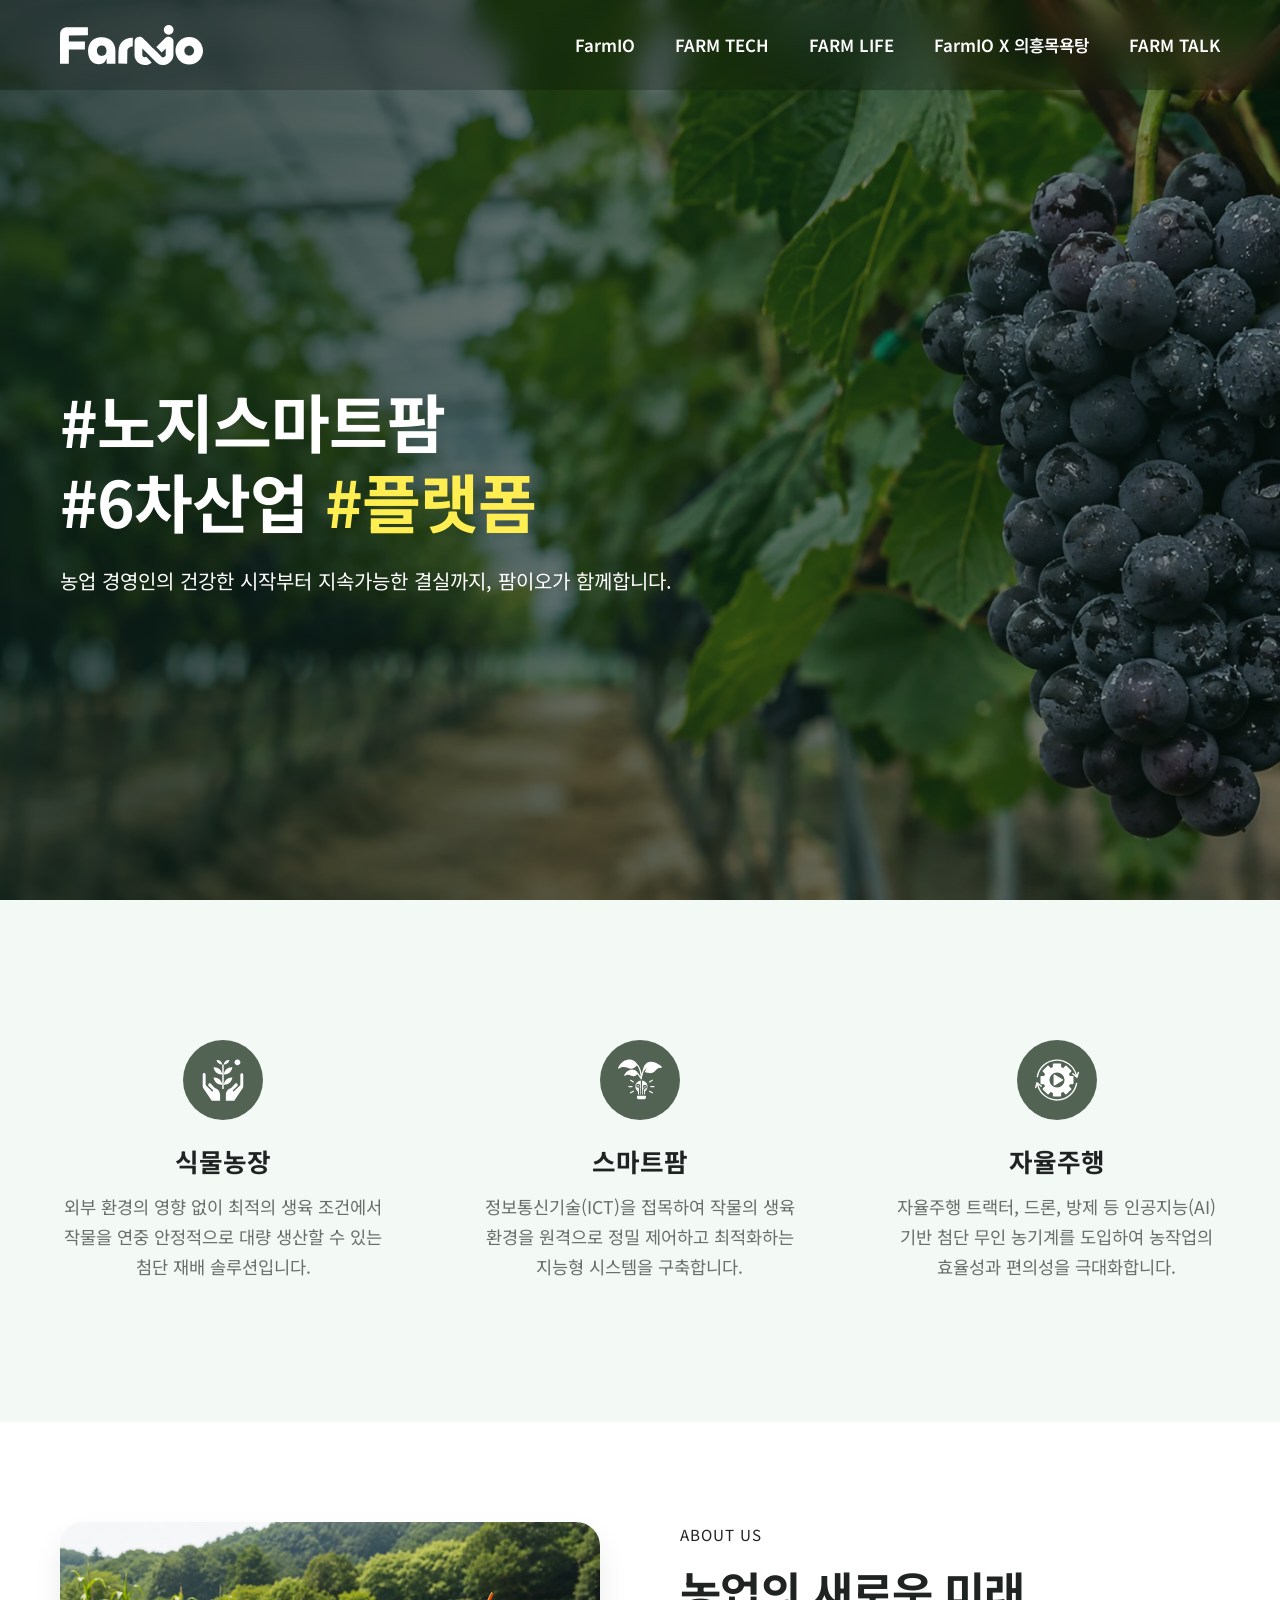
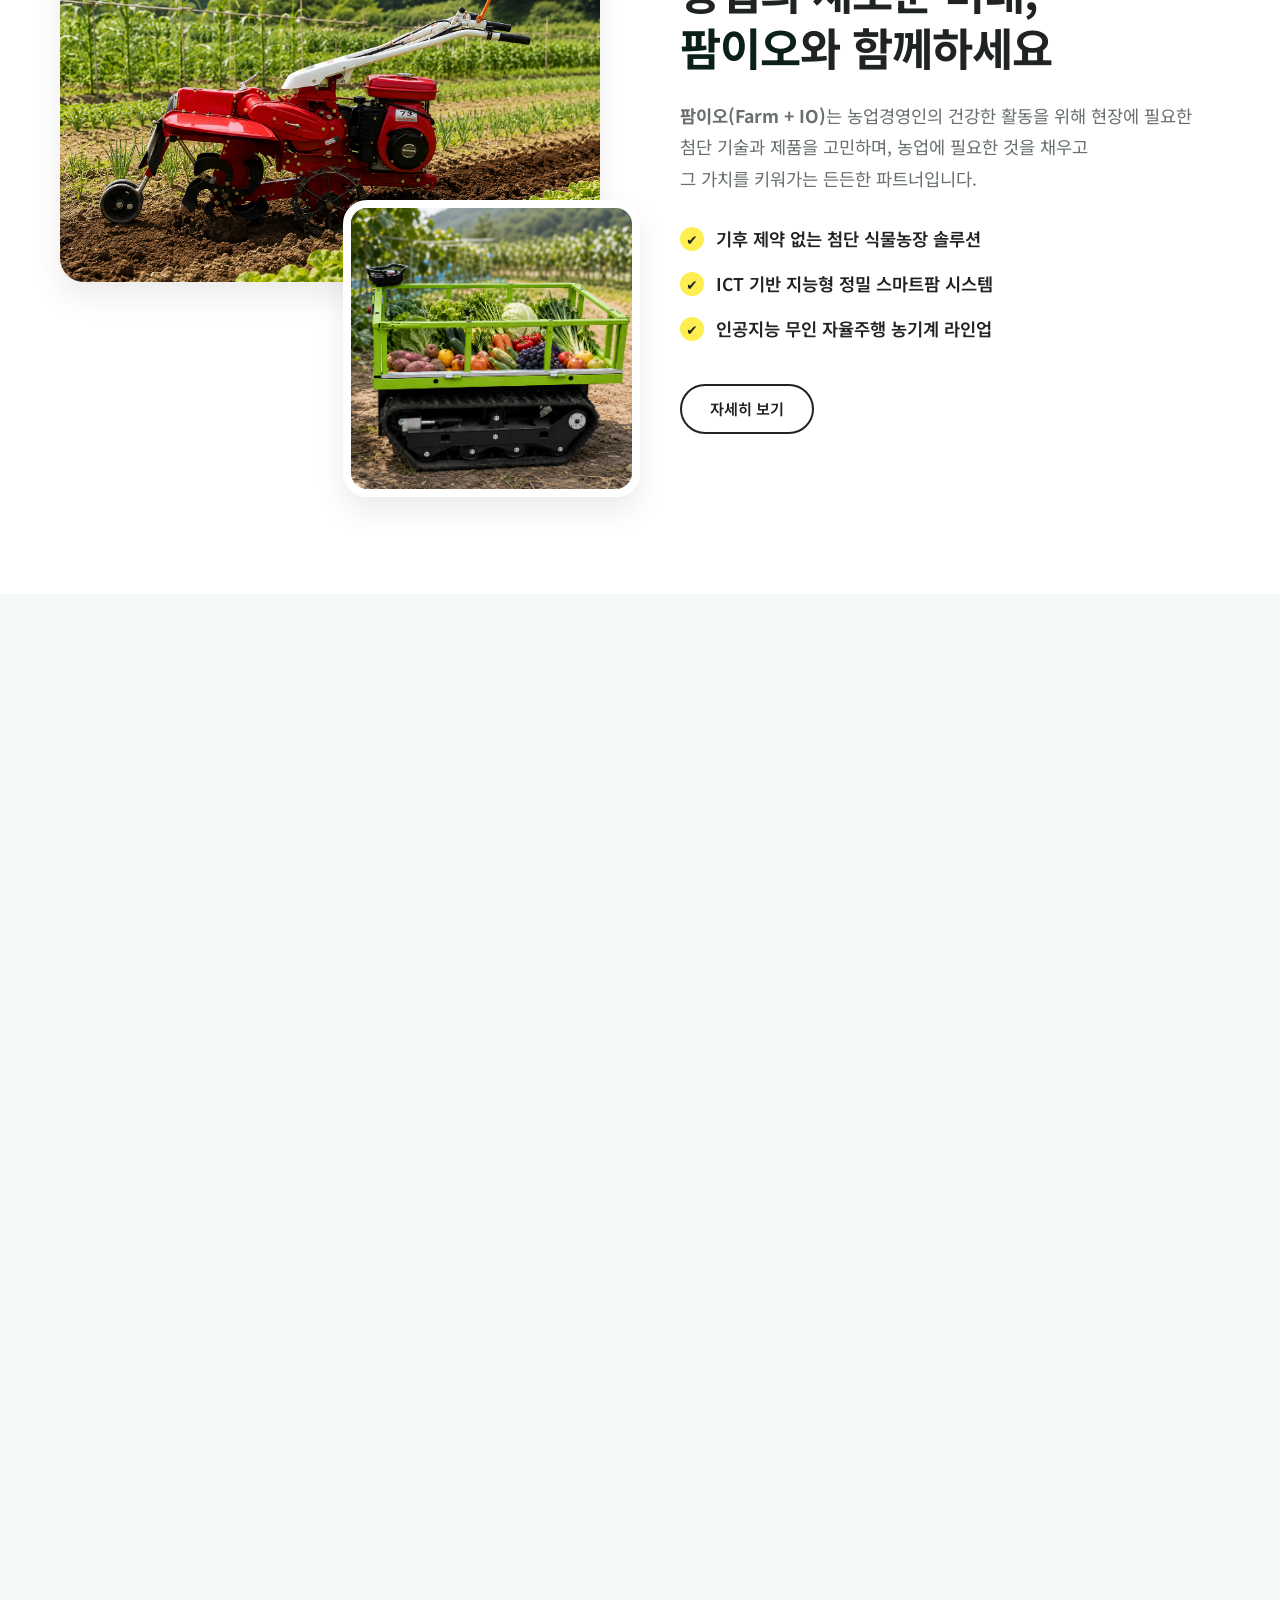
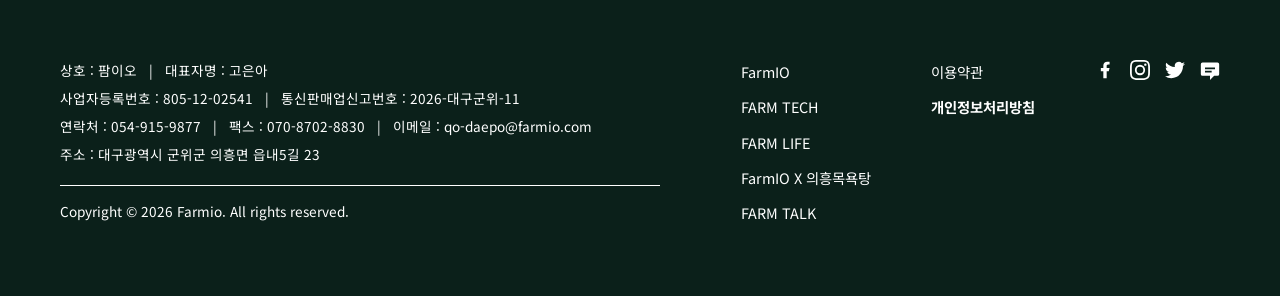
==== commit 77017fd9: "PC버전 수정버전" ====
--- a/index.html
+++ b/index.html
@@ -44,7 +44,7 @@
                     <div class="feature-block fade-up delay-1">
                         <div class="feature-icon"><img src="Image/index/plantfactory.svg" alt="식물공장 아이콘" width="44"
                                 height="44"></div>
-                        <h3>식물공장</h3>
+                        <h3>식물농장</h3>
                         <p>외부 환경의 영향 없이 최적의 생육 조건에서 작물을 연중 안정적으로 대량 생산할 수 있는 첨단 재배 솔루션입니다.</p>
                     </div>
                     <div class="feature-block fade-up delay-2">
@@ -57,7 +57,7 @@
                         <div class="feature-icon"><img src="Image/index/autonomous.svg" alt="자율주행 아이콘" width="44"
                                 height="44"></div>
                         <h3>자율주행</h3>
-                        <p>자율주행 트랙터 및 드론 방제 등 인공지능(AI) 기반 첨단 무인 농기계를 도입하여 농작업의 효율성과 편의성을 극대화합니다.</p>
+                        <p>자율주행 트랙터, 드론, 방제 등 인공지능(AI) 기반 첨단 무인 농기계를 도입하여 농작업의 효율성과 편의성을 극대화합니다.</p>
                     </div>
                 </div>
             </div>
@@ -76,12 +76,13 @@
                     <!-- Right: Text -->
                     <div class="about-preview-text fade-left">
                         <div class="about-label">ABOUT US</div>
-                        <h2>농업의 새로운 미래,<br><strong>팜이오</strong>와 함께하세요.</h2>
-                        <p><strong>팜이오(Farm + IO)</strong>는 농업경영인의 건강한 활동을 위해 현장에 필요한 첨단 기술과 제품을 고민하며, 농업에 필요한 것을 채우고 그
-                            가치를 키워가는 든든한 파트너입니다.</p>
+                        <h2>농업의 새로운 미래,<br><strong>팜이오</strong>와 함께하세요</h2>
+                        <p><strong>팜이오(Farm + IO)</strong>는 농업경영인의 건강한 활동을 위해 현장에 필요한<br>첨단 기술과 제품을 고민하며, 농업에 필요한 것을
+                            채우고<br>
+                            그 가치를 키워가는 든든한 파트너입니다.</p>
 
                         <ul class="about-features">
-                            <li><span class="check-icon">✔</span> 기후 제약 없는 첨단 식물공장 솔루션</li>
+                            <li><span class="check-icon">✔</span> 기후 제약 없는 첨단 식물농장 솔루션</li>
                             <li><span class="check-icon">✔</span> ICT 기반 지능형 정밀 스마트팜 시스템</li>
                             <li><span class="check-icon">✔</span> 인공지능 무인 자율주행 농기계 라인업</li>
                         </ul>
@@ -117,7 +118,7 @@
                                 </svg>
                             </div>
                             <h4>ON나</h4>
-                            <p>힘쓰는 운반 작업은 그만! 더 정교한 주행, 더 안전한 제어!</p>
+                            <p>힘쓰는 운반 작업은 STOP!<br>더 정교한 주행, 더 안전한 제어!</p>
                         </div>
                         <div class="product-img">
                             <img src="Image/produtcs/onna.webp" alt="스마트팜 시스템">
@@ -136,7 +137,7 @@
                                 </svg>
                             </div>
                             <h4>FarmX</h4>
-                            <p>농자재 운반은 물론 다양한 작업기 결합을 통해 농작업을 수행!</p>
+                            <p>농자재 운반은 물론!<br>ON나 결합을 통해 작업율 상승!</p>
                         </div>
                         <div class="product-img">
                             <img src="Image/produtcs/ev-platform.webp" alt="자율주행 플랫폼">
@@ -153,7 +154,7 @@
                                 </svg>
                             </div>
                             <h4>FarmT</h4>
-                            <p>밭부터 과수원까지, 다양한 농작업을 한 대로!</p>
+                            <p>밭부터 과수원까지!<br>다양한 농작업을 한 대로!</p>
                         </div>
                         <div class="product-img">
                             <img src="Image/produtcs/multi-cultivator.webp" alt="다목적 관리기">
@@ -172,7 +173,7 @@
                                 </svg>
                             </div>
                             <h4>FarmM</h4>
-                            <p>좁은 밭과 과수원까지, 작지만 다양한 농작업을 한 대로!</p>
+                            <p>좁은 밭과 과수원까지!<br>작지만 다양한 농작업을 한 대로!</p>
                         </div>
                         <div class="product-img">
                             <img src="Image/produtcs/mini-cultivator.webp" alt="소형관리기">
@@ -192,9 +193,9 @@
             <div class="footer-left">
                 <div class="footer-info">
                     <p>상호 : 팜이오 <span class="divider">|</span> 대표자명 : 고은아</p>
-                    <p>사업자등록번호 : 000-00-00000 <span class="divider">|</span> 통신판매업신고번호 : 제0000-군위-0000호</p>
-                    <p>연락처 : 00-000-0000 <span class="divider">|</span> 팩스 : 000-0000-0000 <span
-                            class="divider">|</span> 이메일 : info@farmio.com</p>
+                    <p>사업자등록번호 : 805-12-02541 <span class="divider">|</span> 통신판매업신고번호 : 2026-대구군위-11</p>
+                    <p>연락처 : 054-915-9877 <span class="divider">|</span> 팩스 : 070-8702-8830 <span
+                            class="divider">|</span> 이메일 : qo-daepo@farmio.com</p>
                     <p>주소 : 대구광역시 군위군 의흥면 읍내5길 23</p>
                 </div>
                 <div class="footer-copyright">
--- a/style.css
+++ b/style.css
@@ -27,6 +27,13 @@
     line-height: 1.7;
     overflow-x: hidden;
     background-color: var(--white);
+    min-height: 100vh;
+    display: flex;
+    flex-direction: column;
+}
+
+main {
+    flex: 1;
 }
 
 a {
@@ -191,7 +198,7 @@
 .sub-hero-bathhouse {
     height: 750px;
     padding-bottom: 180px;
-    background-image: linear-gradient(to right, rgba(11, 32, 26, 0.75), rgba(11, 32, 26, 0.55)), var(--bg-img, linear-gradient(135deg, #1b4535, #2b5742));
+    background-image: linear-gradient(to right, rgba(11, 32, 26, 0.98) 0%, rgba(11, 32, 26, 0.95) 45%, rgba(11, 32, 26, 0.82) 65%, rgba(11, 32, 26, 0.50) 100%), var(--bg-img, linear-gradient(135deg, #1b4535, #2b5742));
     background-size: cover;
     background-position: center;
 }
@@ -822,16 +829,19 @@
     text-align: center;
     background-color: #f9fdfa;
 }
+
 .preparing-icon {
     font-size: 3.5rem;
     margin-bottom: 20px;
 }
+
 .preparing-title {
     font-size: 2.2rem;
     font-weight: 800;
     color: var(--dark);
     margin-bottom: 15px;
 }
+
 .preparing-text {
     font-size: 1.15rem;
     color: #666;
@@ -1461,10 +1471,29 @@
 
 /* CEO Greeting Section */
 .ceo-greeting-section {
-    background-color: rgba(255, 248, 241, 1);
+    position: relative;
+    background-size: cover;
+    background-position: center;
+    background-repeat: no-repeat;
     padding: 110px 0;
+    overflow: hidden;
+}
+
+.ceo-greeting-section::before {
+    content: '';
+    position: absolute;
+    top: 0;
+    left: 0;
+    width: 100%;
+    height: 100%;
+    background-color: rgba(255, 248, 241, 0.98);
+    z-index: 1;
+    pointer-events: none;
+}
+
+.ceo-greeting-section .container {
     position: relative;
-    overflow: hidden;
+    z-index: 2;
 }
 
 .ceo-greeting-grid {
@@ -1546,12 +1575,28 @@
     margin-left: 12px;
 }
 
-.ceo-image-placeholder {
+.ceo-greeting-right {
     display: flex;
     justify-content: flex-end;
     align-items: center;
-    position: relative;
-    min-height: 400px;
+    width: 100%;
+}
+
+.ceo-image-wrap {
+    width: 100%;
+    max-width: 480px;
+    border-radius: 0;
+    overflow: visible;
+    box-shadow: none;
+    background: transparent;
+}
+
+.ceo-image-wrap img {
+    width: 100%;
+    height: auto;
+    display: block;
+    object-fit: contain;
+    filter: drop-shadow(0 12px 28px rgba(0, 0, 0, 0.08));
 }
 
 @media (max-width: 992px) {
@@ -2635,8 +2680,7 @@
     width: 100%;
     min-height: 420px;
     padding: 90px 0;
-    background-color: #1a2a1f;
-    /* User can add background-image later: url('Image/farmio/partner_banner.jpg') */
+    background-color: #112016;
     background-size: cover;
     background-position: center;
     background-repeat: no-repeat;
@@ -2773,7 +2817,7 @@
 }
 
 .tech-title {
-    font-size: 2.4rem;
+    font-size: 1.8rem;
     font-weight: 800;
     line-height: 1.35;
     color: #111e16;
@@ -2937,22 +2981,22 @@
 /* Background image slots (User can set url later if needed) */
 .tech-block-1 {
     background-color: #0c2419;
-    /* background-image: url('Image/farmtech/smart_growing.jpg'); */
+    /* background-image: url('Image/farmtech/smart_growing.webp'); */
 }
 
 .tech-block-2 {
     background-color: #280b26;
-    /* background-image: url('Image/farmtech/grow_light.jpg'); */
+    /* background-image: url('Image/farmtech/grow_light.webp'); */
 }
 
 .tech-block-3 {
     background-color: #241c12;
-    /* background-image: url('Image/farmtech/farm_x.jpg'); */
+    /* background-image: url('Image/farmtech/farm_x.webp'); */
 }
 
 .tech-block-4 {
     background-color: #0e202c;
-    /* background-image: url('Image/farmtech/onna.jpg'); */
+    /* background-image: url('Image/farmtech/onna.webp'); */
 }
 
 .tech-block-5 {
@@ -2970,23 +3014,23 @@
 }
 
 .tech-block-1 .tech-block-overlay {
-    background: linear-gradient(to right, rgba(11, 32, 22, 0.72) 0%, rgba(18, 45, 32, 0.45) 55%, rgba(11, 32, 22, 0.25) 100%);
+    background: linear-gradient(to right, rgba(10, 24, 16, 0.95) 0%, rgba(10, 24, 16, 0.88) 35%, rgba(10, 24, 16, 0.5) 60%, rgba(10, 24, 16, 0.0) 100%);
 }
 
 .tech-block-2 .tech-block-overlay {
-    background: linear-gradient(to right, rgba(32, 11, 30, 0.72) 0%, rgba(48, 18, 45, 0.45) 55%, rgba(32, 11, 30, 0.25) 100%);
+    background: linear-gradient(to right, rgba(32, 11, 30, 0.95) 0%, rgba(32, 11, 30, 0.88) 35%, rgba(32, 11, 30, 0.5) 60%, rgba(32, 11, 30, 0.0) 100%);
 }
 
 .tech-block-3 .tech-block-overlay {
-    background: linear-gradient(to right, rgba(28, 22, 15, 0.72) 0%, rgba(45, 36, 25, 0.45) 55%, rgba(28, 22, 15, 0.25) 100%);
+    background: linear-gradient(to right, rgba(28, 22, 15, 0.95) 0%, rgba(28, 22, 15, 0.88) 35%, rgba(28, 22, 15, 0.5) 60%, rgba(28, 22, 15, 0.0) 100%);
 }
 
 .tech-block-4 .tech-block-overlay {
-    background: linear-gradient(to right, rgba(14, 28, 38, 0.72) 0%, rgba(22, 42, 56, 0.45) 55%, rgba(14, 28, 38, 0.25) 100%);
+    background: linear-gradient(to right, rgba(14, 28, 38, 0.95) 0%, rgba(14, 28, 38, 0.88) 35%, rgba(14, 28, 38, 0.5) 60%, rgba(14, 28, 38, 0.0) 100%);
 }
 
 .tech-block-5 .tech-block-overlay {
-    background: linear-gradient(to right, rgba(11, 32, 22, 0.72) 0%, rgba(20, 48, 34, 0.45) 55%, rgba(11, 32, 22, 0.25) 100%);
+    background: linear-gradient(to right, rgba(10, 24, 16, 0.95) 0%, rgba(10, 24, 16, 0.88) 35%, rgba(10, 24, 16, 0.5) 60%, rgba(10, 24, 16, 0.0) 100%);
 }
 
 .tech-block-container {
@@ -3302,9 +3346,11 @@
         grid-template-columns: repeat(4, 1fr);
         gap: 30px 0;
     }
+
     .rd-process-steps .step-item {
         border-right: 1px solid #d4ded6;
     }
+
     .rd-process-steps .step-item:nth-child(4n) {
         border-right: none;
     }
@@ -3315,9 +3361,11 @@
         grid-template-columns: repeat(2, 1fr);
         gap: 25px 0;
     }
+
     .rd-process-steps .step-item {
         border-right: 1px solid #d4ded6;
     }
+
     .rd-process-steps .step-item:nth-child(2n) {
         border-right: none;
     }
@@ -3471,6 +3519,7 @@
         align-items: flex-start;
         gap: 15px;
     }
+
     .project-grid {
         grid-template-columns: 1fr;
     }
@@ -3553,15 +3602,18 @@
         grid-template-columns: 1fr;
         gap: 40px;
     }
+
     .rd-field-cols {
         display: grid;
         grid-template-columns: repeat(2, 1fr);
         gap: 25px 0;
     }
+
     .rd-field-col {
         border-left: none;
         border-right: 1px solid #d4ded6;
     }
+
     .rd-field-col:nth-child(2n) {
         border-right: none;
     }
@@ -3572,11 +3624,13 @@
         grid-template-columns: 1fr;
         gap: 20px 0;
     }
+
     .rd-field-col {
         border-right: none;
         border-bottom: 1px solid #d4ded6;
         padding-bottom: 15px;
     }
+
     .rd-field-col:last-child {
         border-bottom: none;
     }
@@ -3654,4 +3708,998 @@
     line-height: 1.5;
     font-weight: 600;
     letter-spacing: 0.5px;
+}
+
+/* Bathhouse Brand Story Section (Section 1: Black Overlay) */
+.bathhouse-story-section {
+    position: relative;
+    padding: 80px 0 100px 0;
+    background-size: cover;
+    background-position: center;
+    background-repeat: no-repeat;
+    color: #ffffff;
+}
+
+.bathhouse-story-section::before {
+    content: '';
+    position: absolute;
+    top: 0;
+    left: 0;
+    width: 100%;
+    height: 100%;
+    background-color: rgba(0, 0, 0, 0.75);
+    z-index: 1;
+}
+
+.bathhouse-story-section .container {
+    position: relative;
+    z-index: 2;
+}
+
+.bathhouse-story-header {
+    margin-bottom: 30px;
+}
+
+.story-num {
+    display: inline-block;
+    font-size: 1.1rem;
+    font-weight: 800;
+    color: #ffd54f;
+    letter-spacing: 2px;
+    margin-bottom: 6px;
+}
+
+.story-title {
+    font-size: 2.2rem;
+    font-weight: 800;
+    color: #111111;
+    letter-spacing: -0.5px;
+}
+
+.bathhouse-story-section .story-title {
+    color: #ffffff;
+}
+
+.bathhouse-story-grid {
+    display: grid;
+    grid-template-columns: 0.9fr 1.1fr;
+    gap: 50px;
+    align-items: center;
+}
+
+/* Left Image Slider */
+.bathhouse-slider-wrap {
+    position: relative;
+    border-radius: 14px;
+    overflow: hidden;
+    box-shadow: 0 12px 30px rgba(0, 0, 0, 0.3);
+    width: 100%;
+    height: 400px;
+}
+
+.bathhouse-slider {
+    width: 100%;
+    height: 100%;
+    position: relative;
+    overflow: hidden;
+}
+
+.slider-track {
+    display: flex;
+    width: 100%;
+    height: 100%;
+    transition: transform 0.5s ease-in-out;
+}
+
+.slide-item {
+    min-width: 100%;
+    height: 100%;
+    position: relative;
+}
+
+.slide-item img {
+    position: absolute;
+    top: 0;
+    left: 0;
+    width: 100%;
+    height: 100%;
+    object-fit: cover;
+}
+
+/* Slider Nav Controls */
+.slider-btn {
+    display: none !important;
+}
+
+.slider-btn:hover {
+    background: #ffffff;
+    transform: translateY(-50%) scale(1.1);
+}
+
+.prev-btn {
+    left: 12px;
+}
+
+.next-btn {
+    right: 12px;
+}
+
+.slider-dots {
+    position: absolute;
+    bottom: 15px;
+    left: 50%;
+    transform: translateX(-50%);
+    display: flex;
+    gap: 8px;
+    z-index: 5;
+}
+
+.slider-dots .dot {
+    width: 9px;
+    height: 9px;
+    background: rgba(255, 255, 255, 0.4);
+    border-radius: 50%;
+    cursor: pointer;
+    transition: background 0.3s ease, transform 0.3s ease;
+}
+
+.slider-dots .dot.active {
+    background: #ffffff;
+    transform: scale(1.2);
+}
+
+/* Right Text Block */
+.bathhouse-text-right {
+    display: flex;
+    flex-direction: column;
+    justify-content: flex-start;
+}
+
+.bathhouse-text-right .story-subtitle-main {
+    font-size: 1.35rem;
+    font-weight: 800;
+    color: #ffffff;
+    margin-bottom: 16px;
+    letter-spacing: -0.5px;
+    line-height: 1.35;
+}
+
+.bathhouse-text-right .story-desc p {
+    font-size: 0.96rem;
+    color: rgba(255, 255, 255, 0.88);
+    line-height: 1.65;
+    margin-bottom: 14px;
+}
+
+.bathhouse-text-right .story-desc strong {
+    color: #ffd54f;
+    font-weight: 700;
+}
+
+.bathhouse-text-right .story-highlight-quote {
+    margin: 14px 0;
+    padding: 16px 20px;
+    background-color: rgba(255, 255, 255, 0.08);
+    backdrop-filter: blur(4px);
+    border-radius: 10px;
+    font-size: 1.08rem;
+    font-weight: 700;
+    color: #ffd54f;
+    line-height: 1.5;
+    border-left: 4px solid #ffd54f;
+    box-shadow: 0 4px 15px rgba(0, 0, 0, 0.15);
+}
+
+.bathhouse-text-right .story-footer-text {
+    font-size: 0.9rem;
+    color: rgba(255, 255, 255, 0.88);
+    line-height: 1.6;
+    margin-top: 0;
+    margin-bottom: 0;
+}
+
+/* Section 2: Space Introduction (Text Left, Image Right: Light Beige Opaque Overlay) */
+.bathhouse-space-section {
+    position: relative;
+    padding: 80px 0 100px 0;
+    background-size: cover;
+    background-position: center;
+    background-repeat: no-repeat;
+    color: #3a2e2b;
+}
+
+.bathhouse-space-section::before {
+    content: '';
+    position: absolute;
+    top: 0;
+    left: 0;
+    width: 100%;
+    height: 100%;
+    background-color: rgba(255, 246, 230, 0.8);
+    z-index: 1;
+}
+
+.bathhouse-space-section .container {
+    position: relative;
+    z-index: 2;
+}
+
+.bathhouse-space-section .story-num {
+    color: #795548;
+}
+
+.bathhouse-space-section .story-title {
+    color: #2b201a;
+}
+
+.bathhouse-space-grid {
+    display: grid;
+    grid-template-columns: 1.1fr 0.9fr;
+    gap: 50px;
+    align-items: center;
+}
+
+.bathhouse-space-left {
+    display: flex;
+    flex-direction: column;
+    height: 400px;
+}
+
+.bathhouse-space-left .story-subtitle-main {
+    font-size: 1.45rem;
+    font-weight: 800;
+    color: #2b201a;
+    margin-top: 0;
+    margin-bottom: 16px;
+    letter-spacing: -0.5px;
+}
+
+.bathhouse-space-left .story-desc p {
+    font-size: 0.98rem;
+    color: #4a3e36;
+    line-height: 1.7;
+    margin-bottom: 14px;
+}
+
+/* 5 Feature Icons List */
+.space-features-list {
+    display: flex;
+    flex-wrap: wrap;
+    gap: 14px;
+    margin-top: auto;
+    margin-bottom: 0;
+}
+
+.space-feature-item {
+    display: flex;
+    flex-direction: column;
+    align-items: center;
+    justify-content: center;
+    gap: 10px;
+    background: transparent;
+    padding: 18px 10px;
+    border-radius: 14px;
+    border: 1.5px solid #795548;
+    box-shadow: none;
+    flex: 1;
+    min-width: 95px;
+    text-align: center;
+    transition: transform 0.3s ease, background 0.3s ease;
+}
+
+.space-feature-item:hover {
+    transform: translateY(-4px);
+    background: rgba(121, 85, 72, 0.1);
+}
+
+.space-feature-icon {
+    display: flex;
+    align-items: center;
+    justify-content: center;
+    width: 42px;
+    height: 42px;
+    background: none !important;
+    background-color: transparent !important;
+    border-radius: 0 !important;
+    margin: 0 !important;
+}
+
+.space-feature-icon img {
+    width: 42px;
+    height: 42px;
+    object-fit: contain;
+    display: block;
+}
+
+.space-feature-item span {
+    font-size: 0.86rem;
+    font-weight: 700;
+    color: #795548;
+    line-height: 1.3;
+    text-align: center;
+}
+
+.bathhouse-space-right {
+    width: 100%;
+    display: flex;
+    flex-direction: column;
+}
+
+/* Space Slider & Right Memo Sticker */
+.space-slider-wrap {
+    position: relative;
+    border-radius: 14px;
+    overflow: hidden;
+    box-shadow: 0 12px 30px rgba(0, 0, 0, 0.3);
+    width: 100%;
+    height: 400px;
+}
+
+.space-slider-wrap .space-slider {
+    width: 100%;
+    height: 100%;
+    min-height: 0;
+}
+
+.space-memo-sticker {
+    position: absolute;
+    bottom: -18px;
+    right: -10px;
+    background: #ffffff;
+    padding: 10px 18px;
+    font-size: 0.85rem;
+    font-weight: 700;
+    color: #333;
+    border-radius: 6px;
+    box-shadow: 0 8px 20px rgba(0, 0, 0, 0.12);
+    transform: rotate(-3deg);
+    border: 1px solid #e0d8c0;
+    z-index: 10;
+}
+
+/* Section 3: Experience & Education Programs (White Background) */
+.bathhouse-program-section {
+    padding: 90px 0 110px 0;
+    background-color: #ffffff;
+    color: #1a2a1f;
+}
+
+.bathhouse-program-header {
+    margin-bottom: 35px;
+}
+
+.header-title-flex {
+    display: flex;
+    align-items: baseline;
+    gap: 16px;
+    flex-wrap: wrap;
+}
+
+.program-num,
+.info-num,
+.res-num {
+    display: inline-block;
+    font-size: 1.1rem;
+    font-weight: 800;
+    color: #e53935;
+    letter-spacing: 2px;
+    margin-bottom: 6px;
+}
+
+.program-title,
+.info-title,
+.res-title {
+    font-size: 2.2rem;
+    font-weight: 800;
+    color: #111111;
+    letter-spacing: -0.5px;
+}
+
+.program-title-sub {
+    font-size: 1.25rem;
+    font-weight: 800;
+    color: #222222;
+    letter-spacing: -0.5px;
+}
+
+.program-header-desc {
+    font-size: 0.98rem;
+    color: #666666;
+    margin-top: 4px;
+}
+
+/* 7 Cards Grid Layout */
+.program-cards-grid {
+    display: grid;
+    grid-template-columns: repeat(7, 1fr);
+    gap: 14px;
+    margin-bottom: 35px;
+}
+
+.program-card {
+    background: #fdfcf9;
+    border-radius: 14px;
+    overflow: hidden;
+    border: 1px solid #ede6d8;
+    box-shadow: 0 4px 16px rgba(0, 0, 0, 0.04);
+    display: flex;
+    flex-direction: column;
+    transition: transform 0.3s ease, box-shadow 0.3s ease;
+}
+
+.program-card:hover {
+    transform: translateY(-6px);
+    box-shadow: 0 10px 24px rgba(0, 0, 0, 0.09);
+}
+
+.program-img-wrap {
+    position: relative;
+    width: 100%;
+    aspect-ratio: 4 / 3;
+    overflow: hidden;
+}
+
+.program-img-wrap img {
+    width: 100%;
+    height: 100%;
+    object-fit: cover;
+    transition: transform 0.4s ease;
+}
+
+.program-card:hover .program-img-wrap img {
+    transform: scale(1.05);
+}
+
+.program-badge {
+    position: absolute;
+    bottom: 8px;
+    left: 8px;
+    padding: 3px 8px;
+    font-size: 0.72rem;
+    font-weight: 800;
+    border-radius: 4px;
+    color: #ffffff;
+    letter-spacing: -0.3px;
+    box-shadow: 0 2px 6px rgba(0, 0, 0, 0.2);
+}
+
+.badge-regular {
+    background-color: #2e7d32;
+}
+
+.badge-season {
+    background-color: #ef6c00;
+}
+
+.program-card-body {
+    padding: 14px 12px;
+    flex: 1;
+    display: flex;
+    flex-direction: column;
+}
+
+.program-card-title {
+    font-size: 0.96rem;
+    font-weight: 800;
+    color: #111111;
+    margin-bottom: 6px;
+    line-height: 1.3;
+    letter-spacing: -0.4px;
+}
+
+.program-card-desc {
+    font-size: 0.8rem;
+    color: #666666;
+    line-height: 1.45;
+}
+
+/* Bottom Banners Grid */
+.program-banners-grid {
+    display: grid;
+    grid-template-columns: 1fr 1fr;
+    gap: 24px;
+}
+
+.program-banner-card {
+    border-radius: 16px;
+    padding: 24px 28px;
+    display: flex;
+    align-items: center;
+    gap: 20px;
+    transition: transform 0.3s ease, box-shadow 0.3s ease;
+}
+
+.program-banner-card:hover {
+    transform: translateY(-4px);
+}
+
+.banner-pink {
+    background-color: #fdeef1;
+    border: 1px solid #f8bbd0;
+}
+
+.banner-blue {
+    background-color: #eef6fc;
+    border: 1px solid #bbdefb;
+}
+
+.banner-icon-wrap {
+    width: 60px;
+    height: 60px;
+    border-radius: 16px;
+    display: flex;
+    align-items: center;
+    justify-content: center;
+    flex-shrink: 0;
+    background: #ffffff;
+    box-shadow: 0 4px 12px rgba(0, 0, 0, 0.06);
+}
+
+.icon-pink {
+    color: #d81b60;
+    border: 1px solid #f48fb1;
+}
+
+.icon-blue {
+    color: #1976d2;
+    border: 1px solid #90caf9;
+}
+
+.banner-title {
+    font-size: 1.2rem;
+    font-weight: 800;
+    margin-bottom: 6px;
+    letter-spacing: -0.5px;
+}
+
+.pink-title {
+    color: #c2185b;
+}
+
+.blue-title {
+    color: #1565c0;
+}
+
+.title-sub-status {
+    font-size: 1.05rem;
+    font-weight: 700;
+    color: #1565c0;
+    opacity: 0.85;
+}
+
+.banner-desc {
+    font-size: 0.9rem;
+    color: #555555;
+    line-height: 1.55;
+}
+
+/* Responsive Breakpoints for Section 3 */
+@media (max-width: 1200px) {
+    .program-cards-grid {
+        grid-template-columns: repeat(4, 1fr);
+    }
+}
+
+@media (max-width: 768px) {
+    .program-cards-grid {
+        grid-template-columns: repeat(2, 1fr);
+    }
+
+    .program-banners-grid {
+        grid-template-columns: 1fr;
+    }
+
+    .program-title-sub {
+        display: block;
+        margin-left: 0;
+        margin-top: 4px;
+    }
+}
+
+/* Section 4: Usage Info (이용안내) */
+.bathhouse-info-section {
+    position: relative;
+    padding: 75px 0 95px 0;
+    background-size: cover;
+    background-position: center right;
+    background-repeat: no-repeat;
+    color: #1a2a1f;
+}
+
+.bathhouse-info-section::before {
+    content: '';
+    position: absolute;
+    top: 0;
+    left: 0;
+    width: 100%;
+    height: 100%;
+    background: linear-gradient(to right, rgba(246, 241, 233, 0.96) 0%, rgba(246, 241, 233, 0.92) 55%, rgba(246, 241, 233, 0.35) 85%, rgba(246, 241, 233, 0.05) 100%);
+    z-index: 1;
+}
+
+.bathhouse-info-section .container {
+    position: relative;
+    z-index: 2;
+}
+
+.bathhouse-info-header {
+    margin-bottom: 30px;
+}
+
+.info-title-sub {
+    font-size: 1.25rem;
+    font-weight: 800;
+    color: #222222;
+    letter-spacing: -0.5px;
+}
+
+/* Grid Layout: Left 3-Col Content + Right Taped Note */
+.info-content-grid {
+    display: grid;
+    grid-template-columns: 1fr 300px;
+    gap: 40px;
+    align-items: center;
+}
+
+.info-details-row {
+    display: flex;
+    align-items: flex-start;
+    gap: 36px;
+}
+
+.info-col {
+    display: flex;
+    flex-direction: column;
+}
+
+.info-col-address {
+    flex: 1;
+}
+
+.info-col-hours {
+    flex: 1.1;
+}
+
+.info-col-notice {
+    flex: 1.3;
+}
+
+.info-col-title {
+    font-size: 1.05rem;
+    font-weight: 800;
+    color: #111111;
+    margin-bottom: 8px;
+    letter-spacing: -0.3px;
+    display: flex;
+    align-items: center;
+    gap: 8px;
+}
+
+.info-icon-wrap {
+    width: 28px;
+    height: 28px;
+    border-radius: 50%;
+    border: 1.8px solid #222222;
+    display: inline-flex;
+    align-items: center;
+    justify-content: center;
+    color: #222222;
+    flex-shrink: 0;
+    background: rgba(255, 255, 255, 0.85);
+}
+
+.info-address-text {
+    font-size: 0.95rem;
+    color: #333333;
+    line-height: 1.5;
+    font-weight: 500;
+}
+
+.info-highlight-text {
+    font-size: 0.96rem;
+    font-weight: 700;
+    color: #e53935;
+    line-height: 1.45;
+}
+
+.info-sub-note {
+    font-size: 0.78rem;
+    color: #e57373;
+    margin-top: 6px;
+    font-weight: 500;
+}
+
+.info-divider {
+    width: 1px;
+    height: 90px;
+    background-color: #d1c7b7;
+    margin-top: 6px;
+    flex-shrink: 0;
+}
+
+.info-notice-desc {
+    font-size: 0.88rem;
+    color: #444444;
+    line-height: 1.55;
+    font-weight: 500;
+}
+
+/* Right Taped Paper Memo Card */
+.info-memo-area {
+    display: flex;
+    justify-content: flex-end;
+}
+
+.info-paper-memo {
+    position: relative;
+    background: #f7f1e5;
+    border: 1px solid #e0d5c1;
+    border-radius: 4px;
+    padding: 24px 22px 20px 22px;
+    box-shadow: 0 10px 25px rgba(0, 0, 0, 0.12);
+    transform: rotate(-3deg);
+    max-width: 230px;
+}
+
+.memo-tape {
+    position: absolute;
+    top: -12px;
+    left: 50%;
+    transform: translateX(-50%);
+    width: 70px;
+    height: 22px;
+    background: rgba(220, 205, 175, 0.65);
+    border: 1px dashed rgba(180, 160, 130, 0.5);
+    box-shadow: 0 2px 4px rgba(0, 0, 0, 0.06);
+}
+
+.memo-handwriting {
+    font-size: 1.15rem;
+    font-weight: 800;
+    color: #2c251e;
+    line-height: 1.5;
+    letter-spacing: -0.3px;
+    text-align: center;
+}
+
+/* Responsive for Section 4 */
+@media (max-width: 1100px) {
+    .info-content-grid {
+        grid-template-columns: 1fr;
+        gap: 30px;
+    }
+
+    .info-details-row {
+        flex-wrap: wrap;
+        gap: 24px;
+    }
+
+    .info-divider {
+        display: none;
+    }
+
+    .info-memo-area {
+        justify-content: center;
+    }
+}
+
+@media (max-width: 768px) {
+    .info-details-row {
+        flex-direction: column;
+    }
+
+    .info-title-sub {
+        display: block;
+        margin-left: 0;
+        margin-top: 4px;
+    }
+}
+
+/* Section 5: Reservation & Inquiry (White Background with Left Plant Mask) */
+.bathhouse-reservation-section {
+    position: relative;
+    padding: 85px 0 105px 0;
+    background-size: cover;
+    background-position: center left;
+    background-repeat: no-repeat;
+    background-color: #ffffff;
+    color: #1a2a1f;
+}
+
+.bathhouse-reservation-section::before {
+    content: '';
+    position: absolute;
+    top: 0;
+    left: 0;
+    width: 100%;
+    height: 100%;
+    background: linear-gradient(to right, rgba(255, 255, 255, 0.55) 0%, rgba(255, 255, 255, 0.82) 30%, rgba(255, 255, 255, 0.96) 55%, #ffffff 75%, #ffffff 100%);
+    z-index: 1;
+}
+
+.bathhouse-reservation-section .container {
+    position: relative;
+    z-index: 2;
+}
+
+.bathhouse-reservation-header {
+    margin-bottom: -35px;
+}
+
+.res-title-sub {
+    font-size: 1.25rem;
+    font-weight: 800;
+    color: #222222;
+    letter-spacing: -0.5px;
+}
+
+/* Content Row Layout */
+.reservation-content-row {
+    display: flex;
+    align-items: flex-end;
+    justify-content: space-between;
+    gap: 40px;
+}
+
+.reservation-info-left {
+    display: flex;
+    align-items: flex-end;
+    gap: 24px;
+    flex: 1.2;
+}
+
+.res-desc-text p {
+    font-size: 0.98rem;
+    color: #444444;
+    line-height: 1.65;
+    margin-bottom: 8px;
+}
+
+.res-desc-text .res-contact-guide {
+    font-size: 0.95rem;
+    color: #222222;
+    line-height: 1.45;
+    margin-bottom: 0;
+}
+
+.res-desc-text strong {
+    color: #111111;
+    font-weight: 800;
+}
+
+/* Right Side Cards Row */
+.reservation-cards-right {
+    display: flex;
+    align-items: flex-end;
+    gap: 20px;
+    flex: 1.5;
+    justify-content: flex-end;
+}
+
+.res-card {
+    background: #ffffff;
+    border-radius: 18px;
+    padding: 20px 24px;
+    display: flex;
+    align-items: center;
+    justify-content: space-between;
+    gap: 20px;
+    min-width: 290px;
+    transition: transform 0.3s ease, box-shadow 0.3s ease;
+    box-shadow: 0 4px 20px rgba(0, 0, 0, 0.04);
+}
+
+.res-card:hover {
+    transform: translateY(-4px);
+    box-shadow: 0 10px 28px rgba(0, 0, 0, 0.08);
+}
+
+/* Naver Card Style */
+.card-naver {
+    border: 2px solid #03cf5d;
+}
+
+/* Instagram Card Style with Gradient Border */
+.card-insta {
+    position: relative;
+    border: 2px solid transparent;
+    background-image: linear-gradient(#ffffff, #ffffff), linear-gradient(135deg, #f09433, #e6683c, #dc2743, #cc2366, #bc1888);
+    background-origin: border-box;
+    background-clip: padding-box, border-box;
+}
+
+.card-left-info {
+    display: flex;
+    flex-direction: column;
+    gap: 12px;
+}
+
+.icon-brand {
+    width: 38px;
+    height: 38px;
+    border-radius: 50%;
+    display: flex;
+    align-items: center;
+    justify-content: center;
+    font-weight: 900;
+    color: #ffffff;
+}
+
+.icon-naver {
+    background-color: #03cf5d;
+    font-size: 1.25rem;
+}
+
+.icon-insta {
+    background: linear-gradient(135deg, #f09433, #e6683c, #dc2743, #cc2366, #bc1888);
+}
+
+.brand-text .brand-name {
+    font-size: 0.88rem;
+    color: #666666;
+    font-weight: 600;
+    display: block;
+    margin-bottom: 2px;
+}
+
+.brand-text .action-title {
+    font-size: 1.15rem;
+    font-weight: 800;
+    color: #111111;
+    letter-spacing: -0.4px;
+    line-height: 1.25;
+}
+
+.card-right-qr {
+    display: flex;
+    flex-direction: column;
+    align-items: center;
+    gap: 4px;
+}
+
+.qr-img {
+    width: 82px;
+    height: 82px;
+    border-radius: 6px;
+    object-fit: contain;
+    border: 1px solid #eeeeee;
+}
+
+
+
+/* Responsive Breakpoints for Section 5 */
+@media (max-width: 1100px) {
+    .reservation-content-row {
+        flex-direction: column;
+        align-items: flex-start;
+        gap: 30px;
+    }
+
+    .reservation-cards-right {
+        width: 100%;
+        justify-content: flex-start;
+        flex-wrap: wrap;
+    }
+}
+
+@media (max-width: 650px) {
+    .reservation-info-left {
+        flex-direction: column;
+        align-items: flex-start;
+    }
+
+    .reservation-cards-right {
+        flex-direction: column;
+    }
+
+    .res-card {
+        width: 100%;
+        min-width: unset;
+    }
+
+    .res-title-sub {
+        display: block;
+        margin-left: 0;
+        margin-top: 4px;
+    }
 }
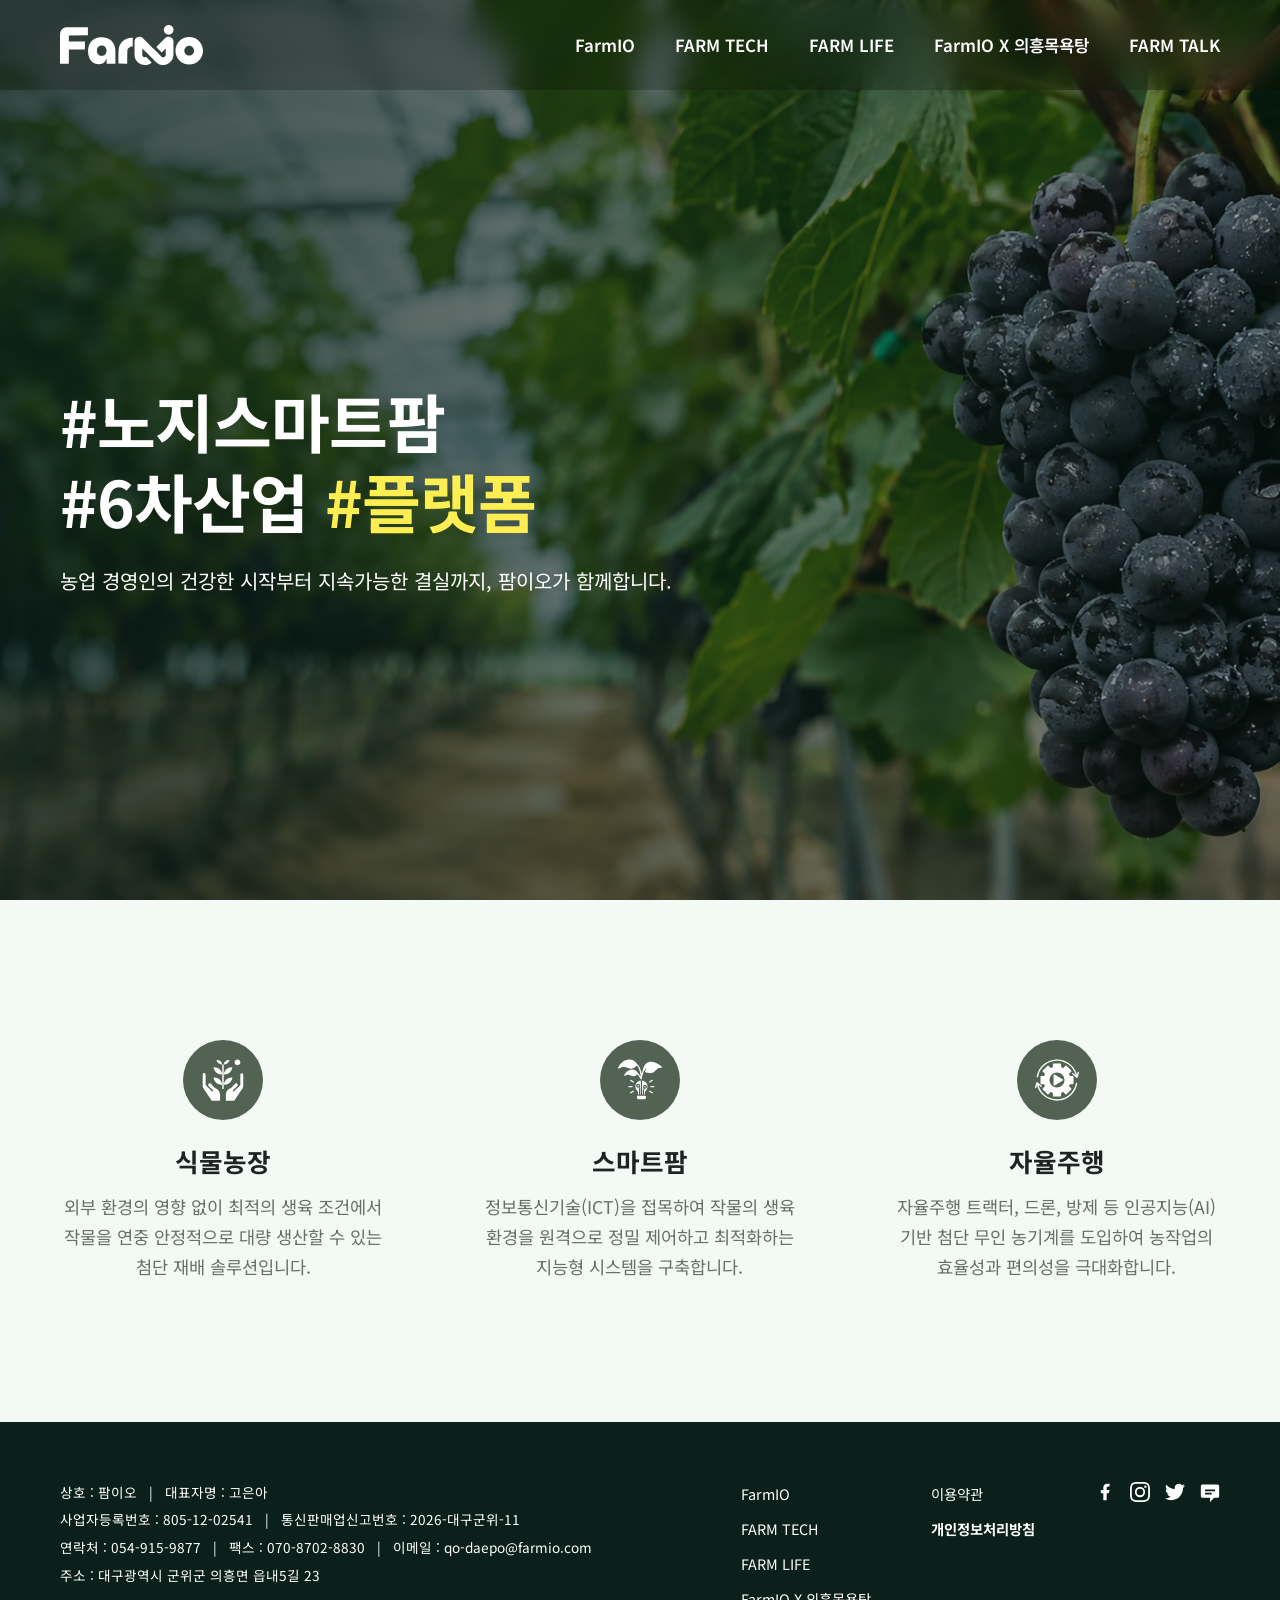
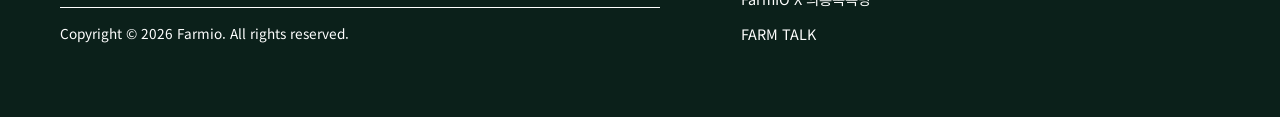
==== commit 2b90cec7: "모바일 수정_1" ====
--- a/index.html
+++ b/index.html
@@ -23,6 +23,11 @@
                 <a href="bathhouse.html">FarmIO X 의흥목욕탕</a>
                 <a href="farmtalk.html">FARM TALK</a>
             </nav>
+            <button class="mobile-menu-btn" aria-label="메뉴 열기">
+                <span></span>
+                <span></span>
+                <span></span>
+            </button>
         </div>
     </header>
 
@@ -59,130 +64,6 @@
                         <h3>자율주행</h3>
                         <p>자율주행 트랙터, 드론, 방제 등 인공지능(AI) 기반 첨단 무인 농기계를 도입하여 농작업의 효율성과 편의성을 극대화합니다.</p>
                     </div>
-                </div>
-            </div>
-        </section>
-
-        <!-- 팜이오 간략 소개 섹션 -->
-        <section class="section about-preview-section">
-            <div class="container">
-                <div class="about-preview-grid">
-                    <!-- Left: Images -->
-                    <div class="about-images fade-right">
-                        <img src="Image/index/about_main.webp" alt="FarmIO About Image 1" class="about-img-main">
-                        <img src="Image/index/about_sub.webp" alt="FarmIO About Image 2" class="about-img-sub">
-                    </div>
-
-                    <!-- Right: Text -->
-                    <div class="about-preview-text fade-left">
-                        <div class="about-label">ABOUT US</div>
-                        <h2>농업의 새로운 미래,<br><strong>팜이오</strong>와 함께하세요</h2>
-                        <p><strong>팜이오(Farm + IO)</strong>는 농업경영인의 건강한 활동을 위해 현장에 필요한<br>첨단 기술과 제품을 고민하며, 농업에 필요한 것을
-                            채우고<br>
-                            그 가치를 키워가는 든든한 파트너입니다.</p>
-
-                        <ul class="about-features">
-                            <li><span class="check-icon">✔</span> 기후 제약 없는 첨단 식물농장 솔루션</li>
-                            <li><span class="check-icon">✔</span> ICT 기반 지능형 정밀 스마트팜 시스템</li>
-                            <li><span class="check-icon">✔</span> 인공지능 무인 자율주행 농기계 라인업</li>
-                        </ul>
-
-                        <a href="about.html" class="preview-btn-outline">자세히 보기</a>
-                    </div>
-                </div>
-            </div>
-        </section>
-
-        <!-- 제품 소개 미리보기 섹션 -->
-        <section class="section bg-pastel products-preview-section">
-            <div class="container">
-                <div class="section-header text-center">
-                    <div class="section-title fade-up">PRODUCTS</div>
-                    <h2 class="section-main-title fade-up"> Farmio's Lineup<br><strong>농업의 모든 순간을 위한 선택</strong>
-                    </h2>
-                    <p class="section-subtitle fade-up">최신 기술과 신뢰할 수 있는 제품으로 농업 생산성을 극대화합니다.</p>
-                </div>
-
-                <div class="products-grid">
-                    <!-- Product 1 -->
-                    <div class="product-card fade-up delay-1">
-                        <div class="product-info">
-                            <div class="product-icon">
-                                <svg viewBox="0 0 24 24" fill="none" stroke="currentColor" stroke-width="1.5"
-                                    stroke-linecap="round" stroke-linejoin="round">
-                                    <path
-                                        d="M12 2.69l5.66 4.2c.2.15.34.39.34.65v9.87c0 .59-.48 1.07-1.07 1.07h-9.86A1.07 1.07 0 0 1 6 17.41V7.54c0-.26.14-.5.34-.65L12 2.69z">
-                                    </path>
-                                    <path d="M12 18v-5"></path>
-                                    <path d="M10 13l2 2 2-2"></path>
-                                </svg>
-                            </div>
-                            <h4>ON나</h4>
-                            <p>힘쓰는 운반 작업은 STOP!<br>더 정교한 주행, 더 안전한 제어!</p>
-                        </div>
-                        <div class="product-img">
-                            <img src="Image/produtcs/onna.webp" alt="스마트팜 시스템">
-                        </div>
-                    </div>
-
-                    <!-- Product 2 -->
-                    <div class="product-card fade-up delay-2">
-                        <div class="product-info">
-                            <div class="product-icon">
-                                <svg viewBox="0 0 24 24" fill="none" stroke="currentColor" stroke-width="1.5"
-                                    stroke-linecap="round" stroke-linejoin="round">
-                                    <rect x="3" y="3" width="18" height="18" rx="2" ry="2"></rect>
-                                    <circle cx="8.5" cy="8.5" r="1.5"></circle>
-                                    <polyline points="21 15 16 10 5 21"></polyline>
-                                </svg>
-                            </div>
-                            <h4>FarmX</h4>
-                            <p>농자재 운반은 물론!<br>ON나 결합을 통해 작업율 상승!</p>
-                        </div>
-                        <div class="product-img">
-                            <img src="Image/produtcs/ev-platform.webp" alt="자율주행 플랫폼">
-                        </div>
-                    </div>
-
-                    <!-- Product 3 -->
-                    <div class="product-card fade-up delay-3">
-                        <div class="product-info">
-                            <div class="product-icon">
-                                <svg viewBox="0 0 24 24" fill="none" stroke="currentColor" stroke-width="1.5"
-                                    stroke-linecap="round" stroke-linejoin="round">
-                                    <path d="M12 2v20M17 5H9.5a3.5 3.5 0 0 0 0 7h5a3.5 3.5 0 0 1 0 7H6"></path>
-                                </svg>
-                            </div>
-                            <h4>FarmT</h4>
-                            <p>밭부터 과수원까지!<br>다양한 농작업을 한 대로!</p>
-                        </div>
-                        <div class="product-img">
-                            <img src="Image/produtcs/multi-cultivator.webp" alt="다목적 관리기">
-                        </div>
-                    </div>
-
-                    <!-- Product 4 -->
-                    <div class="product-card fade-up delay-4">
-                        <div class="product-info">
-                            <div class="product-icon">
-                                <svg viewBox="0 0 24 24" fill="none" stroke="currentColor" stroke-width="1.5"
-                                    stroke-linecap="round" stroke-linejoin="round">
-                                    <path
-                                        d="M11 20A7 7 0 0 1 9.8 6.1C15.5 5 17 4.48 19 2c1 2 2 4.18 1.6 8-2.6 4-7.4 6-10 6-3 0-5.8-1.5-7.4-4a5.96 5.96 0 0 0 4.8 11h.2c1.7 0 3.3-.6 4.6-1.6">
-                                    </path>
-                                </svg>
-                            </div>
-                            <h4>FarmM</h4>
-                            <p>좁은 밭과 과수원까지!<br>작지만 다양한 농작업을 한 대로!</p>
-                        </div>
-                        <div class="product-img">
-                            <img src="Image/produtcs/mini-cultivator.webp" alt="소형관리기">
-                        </div>
-                    </div>
-                </div>
-
-                <div class="text-center fade-up delay-5 mt-60">
-                    <a href="products.html" class="preview-btn-pill">전체 제품 보기</a>
                 </div>
             </div>
         </section>
--- a/style.css
+++ b/style.css
@@ -45,6 +45,11 @@
     list-style: none;
 }
 
+img {
+    max-width: 100%;
+    height: auto;
+}
+
 .container {
     width: 100%;
     max-width: 1200px;
@@ -911,252 +916,11 @@
     transition-delay: 0.85s;
 }
 
-/* About Preview Section (index.html) */
-.about-preview-section {
-    background: var(--white);
-    padding: 100px 0 160px 0;
-}
-
-.about-preview-grid {
-    display: grid;
-    grid-template-columns: 1fr 1fr;
-    gap: 80px;
-    align-items: start;
-}
-
-/* Image layout */
-.about-images {
-    position: relative;
-    width: 100%;
-    padding-bottom: 50px;
-}
-
-.about-img-main {
-    width: 100%;
-    border-radius: 24px;
-    box-shadow: 0 15px 30px rgba(0, 0, 0, 0.08);
-    display: block;
-}
-
-.about-img-sub {
-    position: absolute;
-    bottom: -165px;
-    right: -40px;
-    width: 55%;
-    border-radius: 24px;
-    border: 8px solid var(--white);
-    box-shadow: 0 15px 30px rgba(0, 0, 0, 0.08);
-}
-
-/* Text layout */
-.about-label {
-    font-size: 0.95rem;
-    font-weight: 400;
-    color: var(--dark);
-    letter-spacing: 1px;
-    margin-bottom: 15px;
-    display: flex;
-    align-items: center;
-    gap: 8px;
-}
-
-.about-preview-text h2 {
-    font-size: 2.8rem;
-    color: var(--dark);
-    margin-bottom: 25px;
-    letter-spacing: -1px;
-    line-height: 1.25;
-}
-
-.about-preview-text h2 strong {
-    color: var(--primary);
-}
-
-.about-preview-text p {
-    font-size: 1.1rem;
-    color: var(--gray);
-    line-height: 1.8;
-    margin-bottom: 30px;
-}
-
-.about-features {
-    list-style: none;
-    padding: 0;
-    margin: 0 0 40px 0;
-}
-
-.about-features li {
-    font-size: 1.1rem;
-    color: var(--dark);
-    margin-bottom: 15px;
-    display: flex;
-    align-items: center;
-    gap: 12px;
-    font-weight: 600;
-}
-
-.check-icon {
-    display: inline-flex;
-    align-items: center;
-    justify-content: center;
-    width: 24px;
-    height: 24px;
-    background-color: #ffee51;
-    /* Gold checkmark */
-    color: #1F2321;
-    border-radius: 50%;
-    font-size: 0.85rem;
-}
-
-.preview-btn-outline {
-    display: inline-block;
-    padding: 10px 28px;
-    background-color: transparent;
-    color: var(--dark);
-    border: 2px solid var(--dark);
-    border-radius: 30px;
-    font-size: 0.95rem;
-    font-weight: 600;
-    transition: all 0.3s ease;
-}
-
-.preview-btn-outline:hover {
-    background-color: #ffee51;
-    border-color: #ffee51;
-    color: #1F2321;
-}
-
-/* Products Preview Section */
-.products-preview-section .section-title {
-    font-size: 1rem;
-    color: var(--dark);
-    margin-bottom: 20px;
-    letter-spacing: 3px;
-    font-weight: 400;
-}
-
-.products-preview-section .section-main-title {
-    font-size: 3.2rem;
-    color: var(--dark);
-    margin-bottom: 25px;
-    font-weight: 800;
-    line-height: 1.3;
-    letter-spacing: -1.5px;
-}
-
-.products-preview-section .section-subtitle {
-    font-size: 1.15rem;
-    color: var(--gray);
-    margin-bottom: 50px;
-    font-weight: 400;
-}
-
-.products-grid {
-    display: grid;
-    grid-template-columns: repeat(4, 1fr);
-    gap: 30px;
-}
-
-.product-card {
-    background: var(--white);
-    border-radius: 20px;
-    padding: 24px;
-    box-shadow: 0 10px 30px rgba(0, 0, 0, 0.03);
-    transition: transform 0.3s ease, box-shadow 0.3s ease;
-    display: flex;
-    flex-direction: column;
-}
-
-.product-card:hover {
-    transform: translateY(-8px);
-    box-shadow: 0 20px 40px rgba(0, 0, 0, 0.08);
-}
-
-.product-info {
-    text-align: left;
-    margin-bottom: 24px;
-    flex: 1;
-}
-
-.product-icon {
-    width: 48px;
-    height: 48px;
-    margin-bottom: 20px;
-    color: var(--primary);
-}
-
-.product-icon svg {
-    width: 100%;
-    height: 100%;
-}
-
-.product-info h4 {
-    font-size: 1.25rem;
-    color: var(--dark);
-    margin-bottom: 12px;
-    font-weight: 700;
-}
-
-.product-info p {
-    font-size: 0.95rem;
-    color: var(--gray);
-    line-height: 1.6;
-}
-
-.product-img {
-    width: 100%;
-    aspect-ratio: 3/2;
-    border-radius: 12px;
-    overflow: hidden;
-    margin-top: auto;
-}
-
-.product-img img {
-    width: 100%;
-    height: 100%;
-    object-fit: cover;
-    transition: transform 0.3s ease;
-}
-
-.product-card:hover .product-img img {
-    transform: scale(1.05);
-}
-
-.preview-btn-pill {
-    display: inline-flex;
-    align-items: center;
-    padding: 10px 28px;
-    border: 1px solid var(--primary);
-    border-radius: 50px;
-    color: var(--primary);
-    font-weight: 600;
-    text-decoration: none;
-    transition: all 0.3s ease;
-    font-size: 0.95rem;
-}
-
-.preview-btn-pill:hover {
-    background: #ffee51;
-    border-color: #ffee51;
-    color: #1F2321;
-}
-
 /* Responsive Design */
 @media (max-width: 992px) {
-    .about-images {
-        padding-right: 0;
-        padding-bottom: 30px;
-    }
-
-    .about-img-sub {
-        width: 65%;
-    }
-
     .features-grid,
     .about-content,
-    .contact-grid,
-    .about-preview-grid,
-    .products-grid {
+    .contact-grid {
         grid-template-columns: 1fr;
         gap: 40px;
     }
@@ -1166,8 +930,19 @@
         gap: 20px;
     }
 
-    .hero-text h1 {
-        font-size: 3rem;
+    .hero-text h1,
+    .hero-main-title {
+        font-size: 2.8rem;
+    }
+
+    .sub-hero,
+    .sub-hero-farmio,
+    .sub-hero-farmtech,
+    .sub-hero-farmlife,
+    .sub-hero-bathhouse,
+    .sub-hero-farmtalk {
+        height: 520px;
+        padding-bottom: 90px;
     }
 
     .section {
@@ -1176,27 +951,350 @@
 }
 
 @media (max-width: 768px) {
-    .nav {
-        display: none;
+    .header-content {
+        height: 70px;
+    }
+
+    .logo img {
+        height: 32px;
     }
 
     .mobile-menu-btn {
         display: flex;
         flex-direction: column;
+        justify-content: center;
         gap: 6px;
+        width: 32px;
+        height: 32px;
         cursor: pointer;
+        z-index: 1001;
+        background: transparent;
+        border: none;
+        padding: 0;
     }
 
     .mobile-menu-btn span {
-        width: 30px;
-        height: 3px;
-        background: var(--primary);
-        transition: all 0.3s;
-        border-radius: 3px;
+        display: block;
+        width: 26px;
+        height: 2.5px;
+        background: var(--dark);
+        border-radius: 2px;
+        transition: all 0.3s ease;
+    }
+
+    .header.transparent-header .mobile-menu-btn span {
+        background: #ffffff;
+    }
+
+    /* Hamburger to X animation */
+    .mobile-menu-btn.active span:nth-child(1) {
+        transform: translateY(8.5px) rotate(45deg);
+        background: var(--dark) !important;
+    }
+
+    .mobile-menu-btn.active span:nth-child(2) {
+        opacity: 0;
+    }
+
+    .mobile-menu-btn.active span:nth-child(3) {
+        transform: translateY(-8.5px) rotate(-45deg);
+        background: var(--dark) !important;
+    }
+
+    /* Mobile Nav Drawer */
+    .nav {
+        position: fixed;
+        top: 0;
+        right: -100%;
+        width: 80%;
+        max-width: 320px;
+        height: 100vh;
+        background: #ffffff;
+        flex-direction: column;
+        padding: 100px 30px 40px 30px;
+        gap: 1.8rem;
+        box-shadow: -10px 0 30px rgba(0, 0, 0, 0.15);
+        transition: right 0.35s cubic-bezier(0.16, 1, 0.3, 1);
+        z-index: 1000;
+        display: flex;
+    }
+
+    .nav.active {
+        right: 0;
+    }
+
+    .nav a {
+        font-size: 1.15rem;
+        color: var(--dark) !important;
+        font-weight: 700;
+        padding-bottom: 8px;
+        border-bottom: 1px solid rgba(0, 0, 0, 0.06);
+    }
+
+    body.no-scroll {
+        overflow: hidden;
+    }
+
+    /* Hero Responsive */
+    .hero {
+        height: auto;
+        min-height: 62vh;
+        min-height: 62svh;
+        background-image: linear-gradient(to bottom, rgba(11, 32, 26, 0.72), rgba(11, 32, 26, 0.8)), var(--bg-img);
+        background-attachment: scroll;
+        background-position: center 30%;
+        padding: 110px 0 55px 0;
+        display: flex;
+        align-items: center;
+        justify-content: center;
+    }
+
+    .hero .container {
+        display: flex;
+        justify-content: center;
+        width: 100%;
+    }
+
+    .hero-text {
+        text-align: center;
+        margin: 0 auto;
+        max-width: 100%;
+        padding: 0 10px;
     }
 
     .hero-text h1 {
-        font-size: 2.5rem;
+        font-size: 2.15rem;
+        line-height: 1.35;
+        margin-bottom: 14px;
+        word-break: keep-all;
+        letter-spacing: -0.5px;
+    }
+
+    .hero-text p {
+        font-size: 0.98rem;
+        line-height: 1.65;
+        max-width: 92%;
+        margin: 0 auto;
+        word-break: keep-all;
+        color: rgba(255, 255, 255, 0.92);
+    }
+
+    /* Sub-Heroes (Subpages) Responsive */
+    .sub-hero,
+    .sub-hero-farmio,
+    .sub-hero-farmtech,
+    .sub-hero-farmlife,
+    .sub-hero-bathhouse,
+    .sub-hero-farmtalk {
+        height: auto;
+        min-height: 340px;
+        padding: 105px 0 45px 0;
+        display: flex;
+        align-items: center;
+        justify-content: center;
+        background-attachment: scroll;
+        background-position: center;
+    }
+
+    .sub-hero .hero-text {
+        text-align: center;
+        margin: 0 auto;
+        max-width: 100%;
+        padding: 0 10px;
+    }
+
+    .hero-sub-title {
+        font-size: 0.95rem;
+        margin-bottom: 6px;
+        text-align: center;
+    }
+
+    .hero-main-title {
+        font-size: 2.2rem;
+        line-height: 1.25;
+        margin-bottom: 14px;
+        word-break: keep-all;
+        text-align: center;
+    }
+
+    .hero-desc {
+        font-size: 0.98rem;
+        line-height: 1.6;
+        word-break: keep-all;
+        text-align: center;
+    }
+
+    /* General Section Padding Responsive */
+    .section {
+        padding: 55px 0 65px 0;
+    }
+
+    /* Features Section Responsive */
+    .features-grid {
+        grid-template-columns: 1fr;
+        gap: 16px;
+        padding: 0;
+    }
+
+    .feature-block {
+        padding: 26px 20px;
+        background: #ffffff;
+        border-radius: 16px;
+        box-shadow: 0 4px 18px rgba(0, 0, 0, 0.04);
+        border: 1px solid rgba(0, 0, 0, 0.04);
+        text-align: center;
+    }
+
+    .feature-icon {
+        width: 58px;
+        height: 58px;
+        margin: 0 auto 16px auto;
+    }
+
+    .feature-icon img {
+        width: 28px;
+        height: 28px;
+    }
+
+    .feature-block h3 {
+        font-size: 1.25rem;
+        margin-bottom: 10px;
+        word-break: keep-all;
+    }
+
+    .feature-block p {
+        font-size: 0.92rem;
+        line-height: 1.65;
+        color: #666666;
+        word-break: keep-all;
+        margin: 0 auto;
+        max-width: 92%;
+    }
+
+    /* Sub-Category Bar Responsive */
+    .sub-category-bar {
+        overflow-x: auto;
+        -webkit-overflow-scrolling: touch;
+        scrollbar-width: none;
+    }
+
+    .sub-category-bar::-webkit-scrollbar {
+        display: none;
+    }
+
+    .sub-category-container {
+        justify-content: flex-start;
+        padding: 0 10px;
+        min-width: max-content;
+    }
+
+    .sub-category-item {
+        padding: 14px 18px;
+        font-size: 0.92rem;
+        white-space: nowrap;
+    }
+
+    /* Subpage Images (CEO, etc.) Responsive */
+    .ceo-greeting-right {
+        justify-content: center;
+        margin-top: 25px;
+    }
+
+    .ceo-image-wrap {
+        max-width: 280px;
+        margin: 0 auto;
+    }
+
+    /* Footer Responsive */
+    .footer {
+        padding: 40px 0 30px 0;
+    }
+
+    .footer-container {
+        flex-direction: column;
+        gap: 25px;
+    }
+
+    .footer-info p {
+        font-size: 0.82rem;
+        line-height: 1.7;
+        word-break: keep-all;
+    }
+
+    .footer-info .divider {
+        margin: 0 4px;
+    }
+
+    .footer-right {
+        gap: 35px;
+    }
+}
+
+@media (max-width: 480px) {
+    .header-content {
+        height: 60px;
+    }
+
+    .logo img {
+        height: 26px;
+    }
+
+    .hero {
+        min-height: 56vh;
+        min-height: 56svh;
+        padding: 95px 0 45px 0;
+    }
+
+    .hero-text h1 {
+        font-size: 1.8rem;
+        line-height: 1.35;
+    }
+
+    .hero-text p {
+        font-size: 0.92rem;
+        line-height: 1.6;
+    }
+
+    .sub-hero,
+    .sub-hero-farmio,
+    .sub-hero-farmtech,
+    .sub-hero-farmlife,
+    .sub-hero-bathhouse,
+    .sub-hero-farmtalk {
+        min-height: 310px;
+        padding: 95px 0 40px 0;
+    }
+
+    .hero-main-title {
+        font-size: 1.85rem;
+    }
+
+    .feature-icon {
+        width: 52px;
+        height: 52px;
+        margin: 0 auto 14px auto;
+    }
+
+    .feature-icon img {
+        width: 26px;
+        height: 26px;
+    }
+
+    .feature-block {
+        padding: 22px 16px;
+    }
+
+    .feature-block h3 {
+        font-size: 1.18rem;
+    }
+
+    .feature-block p {
+        font-size: 0.88rem;
+    }
+
+    .footer-right {
+        flex-direction: column;
+        gap: 25px;
     }
 }
 
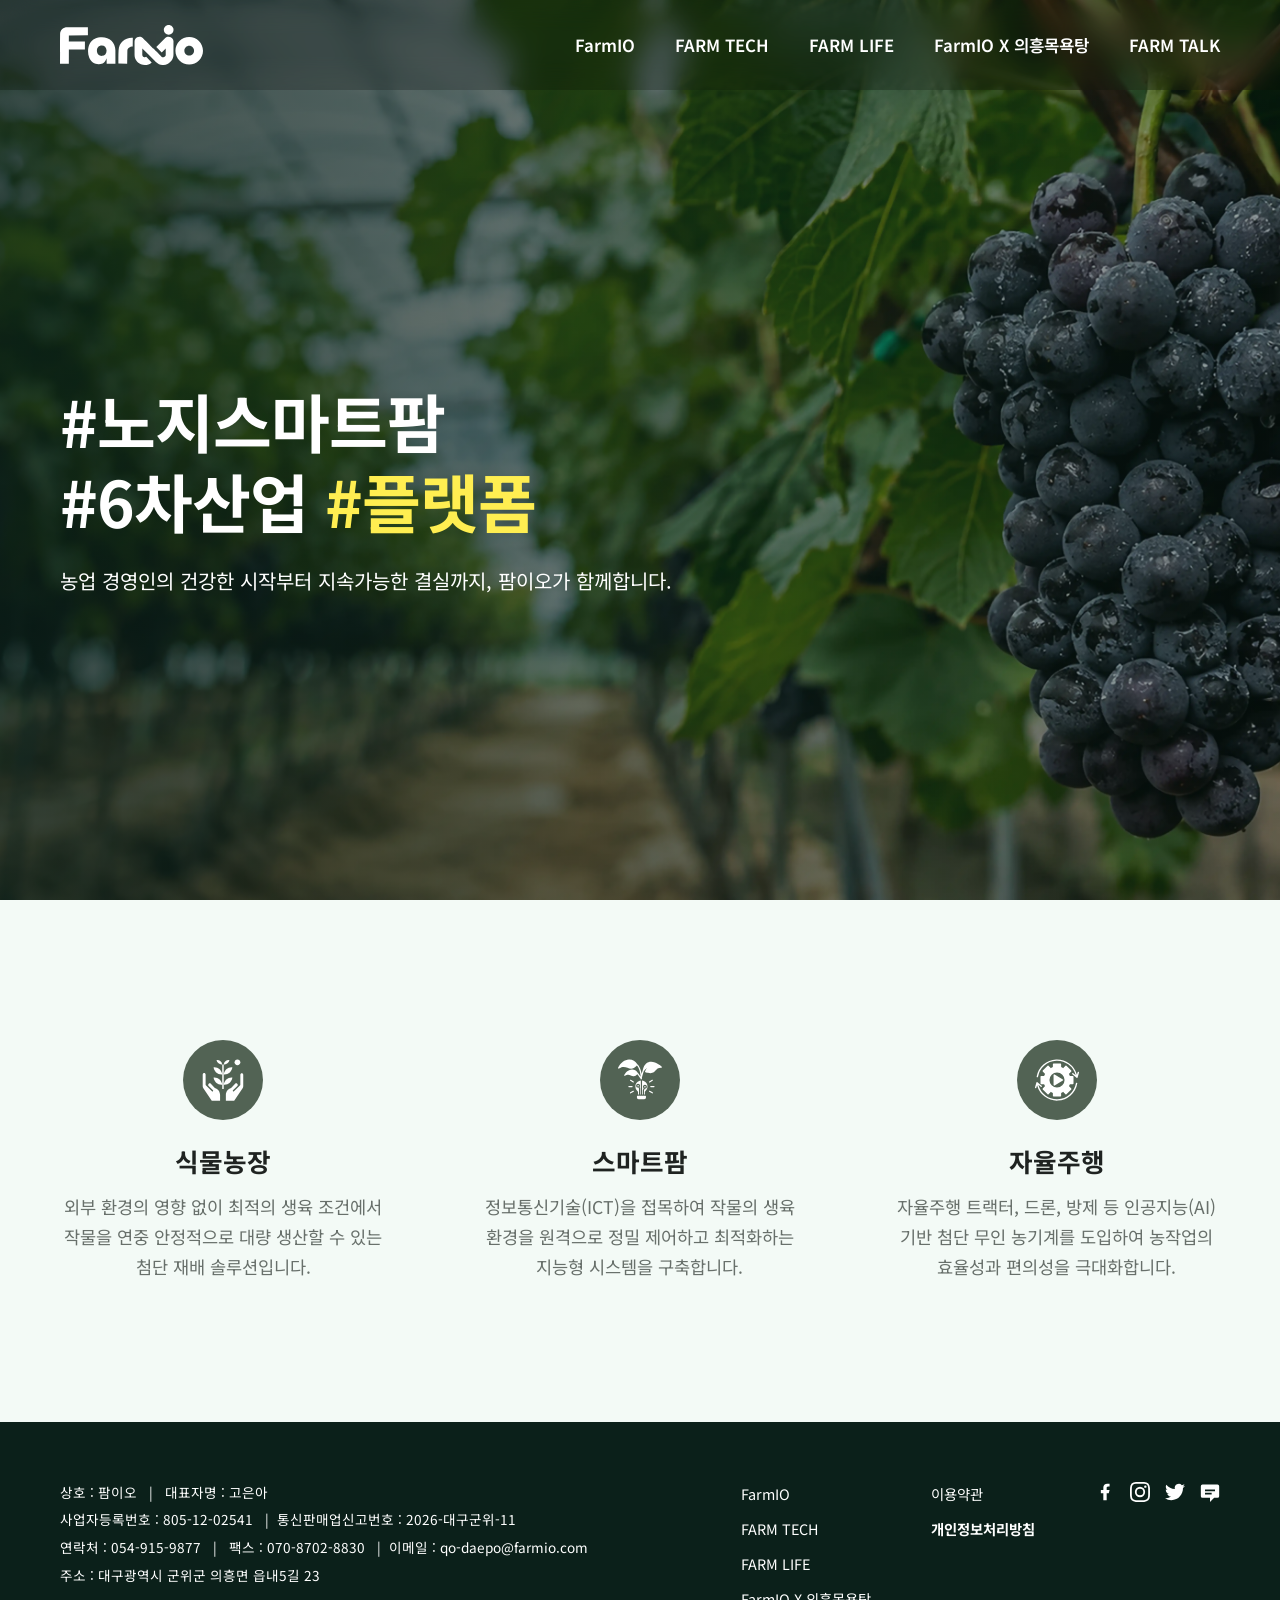
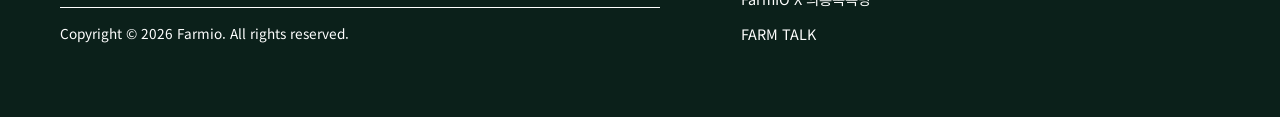
==== commit 779df35f: "모바일 수정_2" ====
--- a/index.html
+++ b/index.html
@@ -74,9 +74,9 @@
             <div class="footer-left">
                 <div class="footer-info">
                     <p>상호 : 팜이오 <span class="divider">|</span> 대표자명 : 고은아</p>
-                    <p>사업자등록번호 : 805-12-02541 <span class="divider">|</span> 통신판매업신고번호 : 2026-대구군위-11</p>
+                    <p>사업자등록번호 : 805-12-02541 <span class="divider pc-divider">|</span><span class="report-block">통신판매업신고번호 : 2026-대구군위-11</span></p>
                     <p>연락처 : 054-915-9877 <span class="divider">|</span> 팩스 : 070-8702-8830 <span
-                            class="divider">|</span> 이메일 : qo-daepo@farmio.com</p>
+                            class="divider pc-divider">|</span><span class="footer-email">이메일 : qo-daepo@farmio.com</span></p>
                     <p>주소 : 대구광역시 군위군 의흥면 읍내5길 23</p>
                 </div>
                 <div class="footer-copyright">
@@ -90,33 +90,36 @@
                         <li><a href="farmio.html">FarmIO</a></li>
                         <li><a href="farmtech.html">FARM TECH</a></li>
                         <li><a href="farmlife.html">FARM LIFE</a></li>
+                        <li class="footer-nav-break"></li>
                         <li><a href="bathhouse.html">FarmIO X 의흥목욕탕</a></li>
                         <li><a href="farmtalk.html">FARM TALK</a></li>
                     </ul>
                 </div>
-                <div class="footer-legal">
-                    <ul>
-                        <li><a href="#">이용약관</a></li>
-                        <li><a href="#"><strong>개인정보처리방침</strong></a></li>
-                    </ul>
-                </div>
-                <div class="footer-social">
-                    <a href="#" aria-label="Facebook"><svg viewBox="0 0 24 24" fill="currentColor">
-                            <path
-                                d="M14 13.5h2.5l1-4H14v-2c0-1.03 0-2 2-2h1.5V2.14c-.326-.043-1.557-.14-2.857-.14C11.928 2 10 3.657 10 6.7v2.8H7v4h3V22h4v-8.5z" />
-                        </svg></a>
-                    <a href="#" aria-label="Instagram"><svg viewBox="0 0 24 24" fill="currentColor">
-                            <path
-                                d="M12 2.163c3.204 0 3.584.012 4.85.07 3.252.148 4.771 1.691 4.919 4.919.058 1.265.069 1.645.069 4.849 0 3.205-.012 3.584-.069 4.849-.149 3.225-1.664 4.771-4.919 4.919-1.266.058-1.644.07-4.85.07-3.204 0-3.584-.012-4.849-.07-3.26-.149-4.771-1.699-4.919-4.92-.058-1.265-.07-1.644-.07-4.849 0-3.204.013-3.583.07-4.849.149-3.227 1.664-4.771 4.919-4.919 1.266-.057 1.645-.069 4.849-.069zM12 0C8.741 0 8.333.014 7.053.072 2.695.272.273 2.69.073 7.052.014 8.333 0 8.741 0 12c0 3.259.014 3.668.072 4.948.2 4.358 2.618 6.78 6.98 6.98C8.333 23.986 8.741 24 12 24c3.259 0 3.668-.014 4.948-.072 4.354-.2 6.782-2.618 6.979-6.98.059-1.28.073-1.689.073-4.948 0-3.259-.014-3.667-.072-4.947-.196-4.354-2.617-6.78-6.979-6.98C15.668.014 15.259 0 12 0zm0 5.838a6.162 6.162 0 100 12.324 6.162 6.162 0 000-12.324zM12 16a4 4 0 110-8 4 4 0 010 8zm6.406-11.845a1.44 1.44 0 100 2.881 1.44 1.44 0 000-2.881z" />
-                        </svg></a>
-                    <a href="#" aria-label="Twitter"><svg viewBox="0 0 24 24" fill="currentColor">
-                            <path
-                                d="M24 4.557a9.83 9.83 0 01-2.828.775 4.932 4.932 0 002.165-2.724 9.864 9.864 0 01-3.127 1.195 4.916 4.916 0 00-8.384 4.482C7.69 8.095 4.067 6.13 1.64 3.162a4.822 4.822 0 00-.666 2.475c0 1.71.87 3.213 2.188 4.096a4.904 4.904 0 01-2.228-.616v.06a4.923 4.923 0 003.946 4.827 4.996 4.996 0 01-2.212.085 4.936 4.936 0 004.604 3.417 9.867 9.867 0 01-6.102 2.105c-.39 0-.779-.023-1.17-.067a13.995 13.995 0 007.557 2.209c9.053 0 13.998-7.496 13.998-13.985 0-.21 0-.42-.015-.63A9.935 9.935 0 0024 4.557z" />
-                        </svg></a>
-                    <a href="#" aria-label="Blog"><svg viewBox="0 0 24 24" fill="currentColor">
-                            <path
-                                d="M3 3h18a2 2 0 012 2v12a2 2 0 01-2 2h-4l-5 5v-5H3a2 2 0 01-2-2V5a2 2 0 012-2zm3 6v2h12V9H6zm0 4v2h8v-2H6z" />
-                        </svg></a>
+                <div class="footer-legal-social-wrap">
+                    <div class="footer-legal">
+                        <ul>
+                            <li><a href="#">이용약관</a></li>
+                            <li><a href="#"><strong>개인정보처리방침</strong></a></li>
+                        </ul>
+                    </div>
+                    <div class="footer-social">
+                        <a href="#" aria-label="Facebook"><svg viewBox="0 0 24 24" fill="currentColor">
+                                <path
+                                    d="M14 13.5h2.5l1-4H14v-2c0-1.03 0-2 2-2h1.5V2.14c-.326-.043-1.557-.14-2.857-.14C11.928 2 10 3.657 10 6.7v2.8H7v4h3V22h4v-8.5z" />
+                            </svg></a>
+                        <a href="#" aria-label="Instagram"><svg viewBox="0 0 24 24" fill="currentColor">
+                                <path
+                                    d="M12 2.163c3.204 0 3.584.012 4.85.07 3.252.148 4.771 1.691 4.919 4.919.058 1.265.069 1.645.069 4.849 0 3.205-.012 3.584-.069 4.849-.149 3.225-1.664 4.771-4.919 4.919-1.266.058-1.644.07-4.85.07-3.204 0-3.584-.012-4.849-.07-3.26-.149-4.771-1.699-4.919-4.92-.058-1.265-.07-1.644-.07-4.849 0-3.204.013-3.583.07-4.849.149-3.227 1.664-4.771 4.919-4.919 1.266-.057 1.645-.069 4.849-.069zM12 0C8.741 0 8.333.014 7.053.072 2.695.272.273 2.69.073 7.052.014 8.333 0 8.741 0 12c0 3.259.014 3.668.072 4.948.2 4.358 2.618 6.78 6.98 6.98C8.333 23.986 8.741 24 12 24c3.259 0 3.668-.014 4.948-.072 4.354-.2 6.782-2.618 6.979-6.98.059-1.28.073-1.689.073-4.948 0-3.259-.014-3.667-.072-4.947-.196-4.354-2.617-6.78-6.979-6.98C15.668.014 15.259 0 12 0zm0 5.838a6.162 6.162 0 100 12.324 6.162 6.162 0 000-12.324zM12 16a4 4 0 110-8 4 4 0 010 8zm6.406-11.845a1.44 1.44 0 100 2.881 1.44 1.44 0 000-2.881z" />
+                            </svg></a>
+                        <a href="#" aria-label="Twitter"><svg viewBox="0 0 24 24" fill="currentColor">
+                                <path
+                                    d="M24 4.557a9.83 9.83 0 01-2.828.775 4.932 4.932 0 002.165-2.724 9.864 9.864 0 01-3.127 1.195 4.916 4.916 0 00-8.384 4.482C7.69 8.095 4.067 6.13 1.64 3.162a4.822 4.822 0 00-.666 2.475c0 1.71.87 3.213 2.188 4.096a4.904 4.904 0 01-2.228-.616v.06a4.923 4.923 0 003.946 4.827 4.996 4.996 0 01-2.212.085 4.936 4.936 0 004.604 3.417 9.867 9.867 0 01-6.102 2.105c-.39 0-.779-.023-1.17-.067a13.995 13.995 0 007.557 2.209c9.053 0 13.998-7.496 13.998-13.985 0-.21 0-.42-.015-.63A9.935 9.935 0 0024 4.557z" />
+                            </svg></a>
+                        <a href="#" aria-label="Blog"><svg viewBox="0 0 24 24" fill="currentColor">
+                                <path
+                                    d="M3 3h18a2 2 0 012 2v12a2 2 0 01-2 2h-4l-5 5v-5H3a2 2 0 01-2-2V5a2 2 0 012-2zm3 6v2h12V9H6zm0 4v2h8v-2H6z" />
+                            </svg></a>
+                    </div>
                 </div>
             </div>
         </div>
--- a/style.css
+++ b/style.css
@@ -21,19 +21,37 @@
     box-sizing: border-box;
 }
 
+html {
+    overflow-x: hidden;
+    width: 100%;
+    max-width: 100vw;
+}
+
 body {
     font-family: var(--font-main);
     color: var(--dark);
     line-height: 1.7;
     overflow-x: hidden;
+    width: 100%;
+    max-width: 100vw;
     background-color: var(--white);
     min-height: 100vh;
     display: flex;
     flex-direction: column;
+    position: relative;
 }
 
 main {
     flex: 1;
+}
+
+/* Responsive Line Break Helpers */
+.mo-br {
+    display: none;
+}
+
+.pc-br {
+    display: inline;
 }
 
 a {
@@ -781,6 +799,27 @@
     flex-wrap: wrap;
 }
 
+.footer-nav-break {
+    display: none;
+}
+
+.footer-legal-social-wrap {
+    display: flex;
+    gap: 60px;
+}
+
+.footer-email {
+    display: inline;
+}
+
+.report-block {
+    display: inline;
+}
+
+.pc-divider {
+    display: inline;
+}
+
 .footer-nav ul,
 .footer-legal ul {
     list-style: none;
@@ -918,6 +957,7 @@
 
 /* Responsive Design */
 @media (max-width: 992px) {
+
     .features-grid,
     .about-content,
     .contact-grid {
@@ -1005,22 +1045,28 @@
     .nav {
         position: fixed;
         top: 0;
-        right: -100%;
+        right: 0;
         width: 80%;
         max-width: 320px;
         height: 100vh;
+        height: 100dvh;
         background: #ffffff;
         flex-direction: column;
         padding: 100px 30px 40px 30px;
         gap: 1.8rem;
         box-shadow: -10px 0 30px rgba(0, 0, 0, 0.15);
-        transition: right 0.35s cubic-bezier(0.16, 1, 0.3, 1);
+        transform: translateX(105%);
+        visibility: hidden;
+        pointer-events: none;
+        transition: transform 0.35s cubic-bezier(0.16, 1, 0.3, 1), visibility 0.35s;
         z-index: 1000;
         display: flex;
     }
 
     .nav.active {
-        right: 0;
+        transform: translateX(0);
+        visibility: visible;
+        pointer-events: auto;
     }
 
     .nav a {
@@ -1079,6 +1125,15 @@
         color: rgba(255, 255, 255, 0.92);
     }
 
+    /* Responsive Line Break Helpers in Media Query */
+    .pc-br {
+        display: none !important;
+    }
+
+    .mo-br {
+        display: inline !important;
+    }
+
     /* Sub-Heroes (Subpages) Responsive */
     .sub-hero,
     .sub-hero-farmio,
@@ -1087,8 +1142,8 @@
     .sub-hero-bathhouse,
     .sub-hero-farmtalk {
         height: auto;
-        min-height: 340px;
-        padding: 105px 0 45px 0;
+        min-height: 270px;
+        padding: 95px 0 35px 0;
         display: flex;
         align-items: center;
         justify-content: center;
@@ -1100,17 +1155,18 @@
         text-align: center;
         margin: 0 auto;
         max-width: 100%;
-        padding: 0 10px;
+        padding: 0 16px;
     }
 
     .hero-sub-title {
-        font-size: 0.95rem;
+        font-size: 0.88rem;
         margin-bottom: 6px;
         text-align: center;
+        word-break: keep-all;
     }
 
     .hero-main-title {
-        font-size: 2.2rem;
+        font-size: 2.35rem;
         line-height: 1.25;
         margin-bottom: 14px;
         word-break: keep-all;
@@ -1118,10 +1174,12 @@
     }
 
     .hero-desc {
-        font-size: 0.98rem;
-        line-height: 1.6;
+        font-size: 0.9rem;
+        line-height: 1.55;
         word-break: keep-all;
         text-align: center;
+        max-width: 95%;
+        margin: 0 auto;
     }
 
     /* General Section Padding Responsive */
@@ -1173,9 +1231,11 @@
 
     /* Sub-Category Bar Responsive */
     .sub-category-bar {
+        width: 100%;
         overflow-x: auto;
         -webkit-overflow-scrolling: touch;
         scrollbar-width: none;
+        text-align: center;
     }
 
     .sub-category-bar::-webkit-scrollbar {
@@ -1183,15 +1243,20 @@
     }
 
     .sub-category-container {
-        justify-content: flex-start;
+        display: flex;
+        justify-content: center;
+        align-items: center;
         padding: 0 10px;
-        min-width: max-content;
+        margin: 0 auto;
+        width: 100%;
+        box-sizing: border-box;
     }
 
     .sub-category-item {
         padding: 14px 18px;
         font-size: 0.92rem;
         white-space: nowrap;
+        text-align: center;
     }
 
     /* Subpage Images (CEO, etc.) Responsive */
@@ -1205,28 +1270,207 @@
         margin: 0 auto;
     }
 
+    /* Mobile Fade Animation Safety */
+    .fade-left,
+    .fade-right {
+        transform: translateY(30px);
+    }
+
     /* Footer Responsive */
     .footer {
-        padding: 40px 0 30px 0;
+        padding: 35px 0 30px 0;
+        overflow: hidden;
     }
 
     .footer-container {
+        display: flex;
         flex-direction: column;
-        gap: 25px;
+        align-items: center;
+        text-align: center;
+        gap: 0;
+        width: 100%;
+    }
+
+    .footer-left,
+    .footer-right {
+        display: contents;
+        width: 100%;
+        text-align: center;
+    }
+
+    /* 1. Social Icons (Moved above subpage links) */
+    .footer-social {
+        order: 1;
+        display: flex;
+        gap: 10px;
+        align-items: center;
+        justify-content: center;
+        margin: 0 0 16px 0;
+        width: 100%;
+    }
+
+    .footer-social a {
+        width: 30px;
+        height: 30px;
+        display: inline-flex;
+        align-items: center;
+        justify-content: center;
+        border-radius: 50%;
+        background: rgba(255, 255, 255, 0.08);
+        color: rgba(255, 255, 255, 0.85);
+        transition: transform 0.2s, background 0.2s;
+    }
+
+    .footer-social svg {
+        width: 14px;
+        height: 14px;
+    }
+
+    /* 2. Subpage Links (below social icons) */
+    .footer-nav {
+        order: 2;
+        margin-bottom: 14px;
+        width: 100%;
+        display: flex;
+        justify-content: center;
+    }
+
+    .footer-nav ul {
+        display: flex;
+        flex-wrap: wrap;
+        justify-content: center;
+        align-items: center;
+        gap: 6px 12px;
+        padding: 0;
+        margin: 0;
+        text-align: center;
+    }
+
+    .footer-nav li {
+        display: inline-flex;
+        align-items: center;
+        margin: 0;
+    }
+
+    .footer-nav li:not(:last-child)::after {
+        content: '|';
+        margin-left: 12px;
+        color: rgba(255, 255, 255, 0.35);
+        font-size: 0.72rem;
+    }
+
+    .footer-nav li:nth-child(3)::after {
+        display: none !important;
+    }
+
+    .footer-nav-break {
+        display: block !important;
+        width: 100% !important;
+        height: 0 !important;
+        margin: 0 !important;
+        padding: 0 !important;
+    }
+
+    .footer-nav-break::after {
+        display: none !important;
+    }
+
+    .footer-nav a {
+        font-size: 0.84rem;
+        font-weight: 600;
+        color: rgba(255, 255, 255, 0.95);
+        letter-spacing: -0.2px;
+    }
+
+    /* 3. Legal Wrapper -> display: contents so legal and social become separate flex items */
+    .footer-legal-social-wrap {
+        display: contents;
+    }
+
+    /* 4. Legal Links (below subpage links, above business info) */
+    .footer-legal {
+        order: 3;
+        margin: 0 0 16px 0;
+        padding-bottom: 14px;
+        border-bottom: 1px solid rgba(255, 255, 255, 0.12);
+        width: 100%;
+        display: flex;
+        justify-content: center;
+    }
+
+    .footer-legal ul {
+        display: flex;
+        justify-content: center;
+        align-items: center;
+        gap: 6px 10px;
+        padding: 0;
+        margin: 0;
+    }
+
+    .footer-legal li {
+        display: inline-flex;
+        align-items: center;
+        margin: 0;
+    }
+
+    .footer-legal li:not(:last-child)::after {
+        content: '|';
+        margin-left: 10px;
+        color: rgba(255, 255, 255, 0.35);
+        font-size: 0.72rem;
+    }
+
+    .footer-legal a {
+        font-size: 0.78rem;
+        color: rgba(255, 255, 255, 0.7);
+    }
+
+    /* 5. Company Info (상호 : 팜이오 ...) 중앙정렬 */
+    .footer-info {
+        order: 4;
+        margin-bottom: 14px;
+        width: 100%;
+        text-align: center;
     }
 
     .footer-info p {
-        font-size: 0.82rem;
-        line-height: 1.7;
+        font-size: 0.76rem;
+        line-height: 1.65;
+        color: rgba(255, 255, 255, 0.78);
+        margin: 0 0 5px 0;
         word-break: keep-all;
+        text-align: center;
     }
 
     .footer-info .divider {
         margin: 0 4px;
-    }
-
-    .footer-right {
-        gap: 35px;
+        opacity: 0.45;
+    }
+
+    .pc-divider {
+        display: none !important;
+    }
+
+    .report-block {
+        display: block !important;
+        margin-top: 3px;
+    }
+
+    .footer-email {
+        display: block !important;
+        margin-top: 3px;
+    }
+
+    /* 6. Copyright 중앙정렬 */
+    .footer-copyright {
+        order: 5;
+        border-top: 1px solid rgba(255, 255, 255, 0.1);
+        padding-top: 12px;
+        margin-bottom: 6px;
+        font-size: 0.74rem;
+        color: rgba(255, 255, 255, 0.5);
+        width: 100%;
+        text-align: center;
     }
 }
 
@@ -1261,12 +1505,22 @@
     .sub-hero-farmlife,
     .sub-hero-bathhouse,
     .sub-hero-farmtalk {
-        min-height: 310px;
-        padding: 95px 0 40px 0;
+        min-height: 250px;
+        padding: 85px 0 30px 0;
     }
 
     .hero-main-title {
-        font-size: 1.85rem;
+        font-size: 2.1rem;
+        line-height: 1.25;
+        margin-bottom: 12px;
+    }
+
+    .hero-sub-title {
+        font-size: 0.82rem;
+    }
+
+    .hero-desc {
+        font-size: 0.85rem;
     }
 
     .feature-icon {
@@ -1292,9 +1546,46 @@
         font-size: 0.88rem;
     }
 
-    .footer-right {
-        flex-direction: column;
-        gap: 25px;
+    .footer-nav a {
+        font-size: 0.78rem;
+    }
+
+    .footer-nav ul {
+        gap: 5px 8px;
+    }
+
+    .footer-nav li:not(:last-child)::after {
+        margin-left: 8px;
+    }
+
+    .footer-legal ul {
+        gap: 4px 6px;
+    }
+
+    .footer-legal li:not(:last-child)::after {
+        margin-left: 6px;
+    }
+
+    .footer-legal a {
+        font-size: 0.74rem;
+    }
+
+    .footer-social {
+        gap: 8px;
+    }
+
+    .footer-social a {
+        width: 28px;
+        height: 28px;
+    }
+
+    .footer-social svg {
+        width: 13px;
+        height: 13px;
+    }
+
+    .footer-info p {
+        font-size: 0.73rem;
     }
 }
 
@@ -1567,6 +1858,87 @@
     }
 }
 
+@media (max-width: 768px) {
+    .about-intro-section {
+        padding: 55px 0 65px 0;
+    }
+
+    .about-intro-text {
+        text-align: center;
+    }
+
+    .about-intro-sub {
+        font-size: 0.88rem;
+        margin-bottom: 14px;
+        gap: 8px;
+        justify-content: center;
+        text-align: center;
+    }
+
+    .about-intro-sub::after {
+        width: 35px;
+    }
+
+    .about-intro-title {
+        font-size: 1.6rem;
+        line-height: 1.35;
+        margin-bottom: 18px;
+        word-break: keep-all;
+        text-align: center;
+    }
+
+    .about-intro-desc p {
+        font-size: 0.9rem;
+        line-height: 1.65;
+        margin-bottom: 14px;
+        word-break: keep-all;
+        text-align: center;
+    }
+
+    .about-intro-btn {
+        margin-top: 24px;
+        display: flex;
+        justify-content: center;
+    }
+
+    .btn-intro-more {
+        padding: 12px 24px;
+        font-size: 0.9rem;
+    }
+
+    .video-overlay-text {
+        font-size: 1.6rem;
+        top: 18px;
+        right: 20px;
+    }
+
+    .video-play-btn {
+        width: 60px;
+        height: 60px;
+    }
+
+    .video-play-btn::after {
+        border-width: 9px 0 9px 15px;
+    }
+}
+
+@media (max-width: 480px) {
+    .about-intro-section {
+        padding: 45px 0 55px 0;
+    }
+
+    .about-intro-title {
+        font-size: 1.4rem;
+        margin-bottom: 14px;
+    }
+
+    .about-intro-desc p {
+        font-size: 0.86rem;
+        line-height: 1.6;
+        margin-bottom: 12px;
+    }
+}
+
 /* CEO Greeting Section */
 .ceo-greeting-section {
     position: relative;
@@ -1700,7 +2072,77 @@
 @media (max-width: 992px) {
     .ceo-greeting-grid {
         grid-template-columns: 1fr;
-        gap: 40px;
+        gap: 35px;
+    }
+}
+
+@media (max-width: 768px) {
+    .ceo-greeting-section {
+        padding: 60px 0 70px 0;
+    }
+
+    .ceo-greeting-content {
+        text-align: center;
+    }
+
+    .ceo-greeting-sub {
+        font-size: 0.88rem;
+        margin-bottom: 14px;
+        gap: 8px;
+        justify-content: center;
+        text-align: center;
+    }
+
+    .ceo-greeting-sub::after {
+        width: 35px;
+    }
+
+    .ceo-greeting-title {
+        font-size: 1.6rem;
+        line-height: 1.35;
+        margin-bottom: 20px;
+        word-break: keep-all;
+        text-align: center;
+    }
+
+    .ceo-greeting-body p {
+        font-size: 0.88rem;
+        line-height: 1.7;
+        margin-bottom: 14px;
+        word-break: keep-all;
+        text-align: center;
+    }
+
+    .ceo-signature-wrap {
+        margin-top: 25px;
+        gap: 12px;
+        justify-content: center;
+        text-align: center;
+    }
+
+    .ceo-signature-wrap .label {
+        font-size: 0.95rem;
+    }
+
+    .ceo-signature-wrap .name {
+        font-size: 1.45rem;
+    }
+
+    .ceo-signature-wrap .signature-eng {
+        font-size: 1.8rem;
+        margin-left: 8px;
+    }
+
+    .ceo-image-wrap {
+        max-width: 250px;
+        margin: 20px auto 0 auto;
+    }
+
+}
+
+@media (max-width: 480px) {
+    .ceo-greeting-title {
+        font-size: 1.45rem;
     }
 }
 
@@ -1848,6 +2290,159 @@
     .business-grid {
         grid-template-columns: 1fr;
         gap: 30px;
+    }
+}
+
+@media (max-width: 768px) {
+    .business-areas-section {
+        padding: 55px 0 75px 0;
+    }
+
+    .business-section-sub {
+        font-size: 0.88rem;
+        margin-bottom: 14px;
+        gap: 12px;
+        display: inline-flex;
+        align-items: center;
+        justify-content: center;
+        text-align: center;
+        width: 100%;
+    }
+
+    .business-section-sub::before {
+        content: '';
+        display: inline-block;
+        width: 30px;
+        height: 1px;
+        background-color: #7b8c7f;
+    }
+
+    .business-section-sub::after {
+        content: '';
+        display: inline-block;
+        width: 30px;
+        height: 1px;
+        background-color: #7b8c7f;
+    }
+
+    .business-section-title {
+        font-size: 1.6rem;
+        line-height: 1.35;
+        margin-bottom: 30px;
+        word-break: keep-all;
+        text-align: center;
+    }
+
+    .business-grid {
+        grid-template-columns: 1fr;
+        gap: 22px;
+    }
+
+    .business-card {
+        border-radius: 20px;
+        overflow: hidden;
+        box-shadow: 0 6px 20px rgba(12, 32, 20, 0.07);
+        border: 1px solid #e1e9e3;
+    }
+
+    .business-card-img {
+        aspect-ratio: 16/10;
+        width: 100%;
+    }
+
+    .business-card-img-overlay {
+        padding: 24px 20px;
+        display: flex;
+        flex-direction: column;
+        justify-content: center;
+        align-items: center;
+        text-align: center;
+        background: linear-gradient(180deg, rgba(12, 30, 20, 0.4) 0%, rgba(12, 30, 20, 0.75) 100%);
+    }
+
+    .business-card-title {
+        font-size: 1.65rem;
+        font-weight: 800;
+        color: #ffffff;
+        margin-bottom: 6px;
+        text-align: center;
+        letter-spacing: 0.5px;
+        text-shadow: 0 2px 8px rgba(0, 0, 0, 0.4);
+    }
+
+    .business-card-subtitle {
+        font-size: 0.95rem;
+        font-weight: 500;
+        color: rgba(255, 255, 255, 0.95);
+        text-align: center;
+        text-shadow: 0 1px 4px rgba(0, 0, 0, 0.4);
+    }
+
+    .business-card-body {
+        padding: 16px 20px;
+        display: flex;
+        align-items: center;
+        justify-content: space-between;
+        background: #ffffff;
+        gap: 12px;
+    }
+
+    .business-card-desc {
+        font-size: 0.88rem;
+        color: #4b5a4e;
+        line-height: 1.45;
+        word-break: keep-all;
+        font-weight: 500;
+        flex: 1;
+        text-align: left;
+    }
+
+    .business-card-arrow {
+        width: 38px;
+        height: 38px;
+        font-size: 1.05rem;
+        flex-shrink: 0;
+        margin-left: 10px;
+        background-color: #1b2a1e;
+        color: #ffffff;
+        box-shadow: 0 3px 8px rgba(0, 0, 0, 0.12);
+    }
+}
+
+@media (max-width: 480px) {
+    .business-areas-section {
+        padding: 45px 0 60px 0;
+    }
+
+    .business-section-title {
+        font-size: 1.45rem;
+        margin-bottom: 24px;
+    }
+
+    .business-card-img {
+        aspect-ratio: 16/10;
+    }
+
+    .business-card-title {
+        font-size: 1.45rem;
+    }
+
+    .business-card-subtitle {
+        font-size: 0.88rem;
+    }
+
+    .business-card-body {
+        padding: 14px 16px;
+    }
+
+    .business-card-desc {
+        font-size: 0.82rem;
+    }
+
+    .business-card-arrow {
+        width: 34px;
+        height: 34px;
+        font-size: 0.95rem;
     }
 }
 
@@ -1900,9 +2495,42 @@
 }
 
 @media (max-width: 768px) {
+    .sub-category-bar {
+        width: 100%;
+        text-align: center;
+    }
+
+    .sub-category-container {
+        display: flex;
+        justify-content: center;
+        align-items: center;
+        overflow-x: auto;
+        white-space: nowrap;
+        -webkit-overflow-scrolling: touch;
+        scrollbar-width: none;
+        padding: 0 10px;
+        margin: 0 auto;
+        width: 100%;
+        box-sizing: border-box;
+    }
+
+    .sub-category-container::-webkit-scrollbar {
+        display: none;
+    }
+
     .sub-category-item {
-        padding: 16px 20px;
-        font-size: 0.95rem;
+        padding: 14px 18px;
+        font-size: 0.9rem;
+        white-space: nowrap;
+        flex-shrink: 0;
+        text-align: center;
+    }
+}
+
+@media (max-width: 480px) {
+    .sub-category-item {
+        padding: 12px 14px;
+        font-size: 0.85rem;
     }
 }
 
@@ -2086,6 +2714,101 @@
 
     .circle .circle-title {
         font-size: 1.3rem;
+    }
+}
+
+@media (max-width: 768px) {
+    .philosophy-section {
+        padding: 60px 0 80px 0;
+    }
+
+    .philosophy-text {
+        text-align: center;
+    }
+
+    .philosophy-sub {
+        font-size: 0.85rem;
+        margin-bottom: 14px;
+        gap: 8px;
+        justify-content: center;
+        text-align: center;
+    }
+
+    .philosophy-sub::after {
+        width: 35px;
+    }
+
+    .philosophy-title {
+        font-size: 1.65rem;
+        line-height: 1.35;
+        margin-bottom: 20px;
+        word-break: keep-all;
+        text-align: center;
+    }
+
+    .philosophy-desc p {
+        font-size: 0.88rem;
+        line-height: 1.65;
+        margin-bottom: 16px;
+        word-break: keep-all;
+        text-align: center;
+    }
+
+    .philosophy-footer-line {
+        font-size: 0.88rem;
+        padding-top: 14px;
+        margin-top: 14px;
+        text-align: center;
+    }
+
+    .circle {
+        width: 95px;
+        height: 95px;
+    }
+
+    .circle .circle-title {
+        font-size: 1rem;
+    }
+
+    .circle-desc {
+        font-size: 0.8rem;
+    }
+
+    .diagram-result .result-title {
+        font-size: 1.65rem;
+        word-break: keep-all;
+    }
+
+    .diagram-result .result-desc {
+        font-size: 0.88rem;
+        word-break: keep-all;
+    }
+}
+
+@media (max-width: 480px) {
+    .philosophy-section {
+        padding: 50px 0 65px 0;
+    }
+
+    .philosophy-title {
+        font-size: 1.45rem;
+    }
+
+    .philosophy-desc p {
+        font-size: 0.85rem;
+    }
+
+    .circle {
+        width: 82px;
+        height: 82px;
+    }
+
+    .circle .circle-title {
+        font-size: 0.92rem;
+    }
+
+    .diagram-result .result-title {
+        font-size: 1.45rem;
     }
 }
 
@@ -2296,35 +3019,196 @@
         padding: 60px 0 80px 0;
     }
 
+    .value-chain-header {
+        margin-bottom: 35px;
+    }
+
+    .value-chain-sub {
+        font-size: 0.85rem;
+        margin-bottom: 12px;
+        gap: 10px;
+    }
+
+    .value-chain-sub .sub-line {
+        width: 35px;
+    }
+
     .value-chain-title {
-        font-size: 1.8rem;
+        font-size: 1.65rem;
+        line-height: 1.35;
+        margin-bottom: 14px;
+        word-break: keep-all;
+    }
+
+    .value-chain-desc {
+        font-size: 0.88rem;
+        line-height: 1.6;
+        word-break: keep-all;
+    }
+
+    .value-chain-header-bar {
+        display: flex;
+        align-items: center;
+        justify-content: space-between;
+        margin-bottom: 28px;
+        padding: 10px 18px;
+        background: #ffffff;
+        border-radius: 50px;
+        box-shadow: 0 4px 16px rgba(11, 30, 18, 0.04);
+        border: 1px solid rgba(46, 77, 56, 0.1);
+    }
+
+    .bar-letter {
+        font-size: 1.5rem;
+        font-weight: 900;
+        color: #1e4529;
+        line-height: 1;
+    }
+
+    .bar-label {
+        font-size: 0.82rem;
+        font-weight: 700;
+        color: #2b3a2f;
+    }
+
+    .header-bar-line {
+        flex: 1;
+        height: 1.5px;
+        background-color: #7b9482;
+        margin: 0 12px;
+        position: relative;
+    }
+
+    .header-bar-line::after {
+        border-left-color: #7b9482;
     }
 
     .value-chain-steps {
         display: grid;
         grid-template-columns: repeat(2, 1fr);
-        gap: 30px 15px;
+        gap: 14px;
+        counter-reset: chain-step;
     }
 
     .step-item {
         max-width: 100%;
+        width: 100%;
+        display: flex;
+        flex-direction: column;
+        align-items: center;
+        text-align: center;
+        background: #ffffff;
+        border-radius: 18px;
+        padding: 16px 10px 18px 10px;
+        box-shadow: 0 4px 18px rgba(11, 30, 18, 0.04);
+        border: 1px solid rgba(46, 77, 56, 0.08);
+        box-sizing: border-box;
+    }
+
+    .step-item::before {
+        counter-increment: chain-step;
+        content: "STEP 0" counter(chain-step);
+        display: inline-block;
+        font-size: 0.68rem;
+        font-weight: 800;
+        letter-spacing: 0.6px;
+        color: #245433;
+        background: #eef5f0;
+        padding: 3px 9px;
+        border-radius: 12px;
+        margin-bottom: 10px;
     }
 
     .step-circle {
-        width: 110px;
-        height: 110px;
+        width: 82px;
+        height: 82px;
+        border-radius: 50%;
+        border: 3px solid #ffffff;
+        box-shadow: 0 4px 14px rgba(11, 30, 18, 0.1);
+        margin-bottom: 12px;
+        overflow: hidden;
+        flex-shrink: 0;
+    }
+
+    .step-title {
+        font-size: 1.02rem;
+        font-weight: 800;
+        color: #111e16;
+        margin-bottom: 6px;
+        line-height: 1.3;
+        white-space: nowrap;
+    }
+
+    .step-desc {
+        font-size: 0.8rem;
+        color: #556658;
+        line-height: 1.45;
+        word-break: keep-all;
+    }
+
+    .step-desc br {
+        display: none;
+    }
+}
+
+@media (max-width: 480px) {
+    .value-chain-section {
+        padding: 45px 0 65px 0;
+    }
+
+    .value-chain-header {
+        margin-bottom: 26px;
+    }
+
+    .value-chain-title {
+        font-size: 1.45rem;
+    }
+
+    .value-chain-desc {
+        font-size: 0.84rem;
+        line-height: 1.55;
+    }
+
+    .value-chain-header-bar {
+        padding: 9px 14px;
+        margin-bottom: 20px;
+    }
+
+    .bar-letter {
+        font-size: 1.35rem;
+    }
+
+    .bar-label {
+        font-size: 0.78rem;
     }
 
     .header-bar-line {
-        margin: 0 10px;
-    }
-
-    .bar-letter {
-        font-size: 1.8rem;
-    }
-
-    .bar-label {
-        font-size: 0.9rem;
+        margin: 0 8px;
+    }
+
+    .value-chain-steps {
+        gap: 12px;
+    }
+
+    .step-item {
+        padding: 15px 8px 16px 8px;
+        border-radius: 16px;
+    }
+
+    .step-circle {
+        width: 74px;
+        height: 74px;
+        margin-bottom: 10px;
+    }
+
+    .step-title {
+        font-size: 0.96rem;
+        margin-bottom: 5px;
+    }
+
+    .step-desc {
+        font-size: 0.76rem;
+        line-height: 1.4;
     }
 }
 
@@ -2451,29 +3335,156 @@
 }
 
 @media (max-width: 992px) {
+    .vm-block {
+        padding: 50px 0;
+    }
+
     .vm-grid {
-        grid-template-columns: 1fr;
+        display: grid;
+        grid-template-columns: repeat(2, 1fr);
         gap: 0;
     }
 
     .vm-col {
         border-right: none;
+        border-bottom: none;
+        padding: 28px 16px;
+        text-align: center;
+    }
+
+    .vm-col-header {
+        grid-column: 1 / -1;
+        text-align: center;
+        padding: 10px 10px 32px 10px;
         border-bottom: 1px solid #e0e6e1;
-        padding: 30px 0;
-        text-align: center;
+        border-right: none;
+    }
+
+    .vm-col-card {
+        text-align: center;
+        display: flex;
+        flex-direction: column;
+        justify-content: center;
+        align-items: center;
+    }
+
+    /* 2x2 Grid Borders for the 4 Cards */
+    .vm-col:nth-child(2) {
+        border-right: 1px solid #e0e6e1;
+        border-bottom: 1px solid #e0e6e1;
+    }
+
+    .vm-col:nth-child(3) {
+        border-right: none;
+        border-bottom: 1px solid #e0e6e1;
+    }
+
+    .vm-col:nth-child(4) {
+        border-right: 1px solid #e0e6e1;
+        border-bottom: none;
+    }
+
+    .vm-col:nth-child(5) {
+        border-right: none;
+        border-bottom: none;
+    }
+
+    .vm-block-vision .vm-col-header {
+        border-bottom-color: #e5ebe6;
+    }
+
+    .vm-block-vision .vm-col:nth-child(2),
+    .vm-block-vision .vm-col:nth-child(4) {
+        border-right-color: #e5ebe6;
+    }
+
+    .vm-block-vision .vm-col:nth-child(2),
+    .vm-block-vision .vm-col:nth-child(3) {
+        border-bottom-color: #e5ebe6;
+    }
+
+    .vm-block-mission .vm-col-header {
+        border-bottom-color: #d6e0d8;
+    }
+
+    .vm-block-mission .vm-col:nth-child(2),
+    .vm-block-mission .vm-col:nth-child(4) {
+        border-right-color: #d6e0d8;
+    }
+
+    .vm-block-mission .vm-col:nth-child(2),
+    .vm-block-mission .vm-col:nth-child(3) {
+        border-bottom-color: #d6e0d8;
+    }
+}
+
+@media (max-width: 768px) {
+    .vm-block {
+        padding: 45px 0;
+    }
+
+    .vm-col-card {
+        padding: 24px 10px;
+    }
+
+    .vm-sub {
+        font-size: 0.82rem;
+        margin-bottom: 12px;
+        justify-content: center;
+    }
+
+    .vm-header-title {
+        font-size: 1.45rem;
+        line-height: 1.35;
+        margin-bottom: 10px;
+        word-break: keep-all;
+    }
+
+    .vm-header-desc {
+        font-size: 0.86rem;
+        line-height: 1.6;
+        word-break: keep-all;
+    }
+
+    .vm-card-title {
+        font-size: 1.05rem;
+        line-height: 1.35;
+        margin-bottom: 8px;
+        word-break: keep-all;
+    }
+
+    .vm-card-desc {
+        font-size: 0.82rem;
+        line-height: 1.5;
+        word-break: keep-all;
+    }
+}
+
+@media (max-width: 480px) {
+    .vm-block {
+        padding: 40px 0;
     }
 
     .vm-col-header {
-        text-align: center;
-        padding-left: 0;
-    }
-
-    .vm-sub {
-        justify-content: center;
-    }
-
-    .vm-col:last-child {
-        border-bottom: none;
+        padding: 5px 6px 24px 6px;
+    }
+
+    .vm-col-card {
+        padding: 22px 6px;
+    }
+
+    .vm-header-title {
+        font-size: 1.35rem;
+    }
+
+    .vm-card-title {
+        font-size: 0.98rem;
+        margin-bottom: 6px;
+    }
+
+    .vm-card-desc {
+        font-size: 0.78rem;
+        line-height: 1.45;
     }
 }
 
@@ -2597,10 +3608,16 @@
 }
 
 @media (max-width: 992px) {
+    .vm-banner-section {
+        height: auto;
+        min-height: 320px;
+        padding: 55px 0;
+    }
+
     .vm-banner-container {
         flex-direction: column;
         align-items: flex-start;
-        gap: 50px;
+        gap: 35px;
     }
 
     .vm-banner-right {
@@ -2615,11 +3632,77 @@
     }
 
     .vm-banner-title {
-        font-size: 1.8rem;
+        font-size: 1.6rem;
+        word-break: keep-all;
     }
 
     .vm-banner-script {
-        font-size: 2.8rem;
+        font-size: 2.2rem;
+        word-break: keep-all;
+        white-space: normal;
+    }
+}
+
+@media (max-width: 768px) {
+    .vm-banner-container {
+        align-items: center;
+        text-align: center;
+        gap: 28px;
+    }
+
+    .vm-banner-left {
+        text-align: center;
+        width: 100%;
+    }
+
+    .vm-banner-title {
+        text-align: center;
+        font-size: 1.55rem;
+    }
+
+    .vm-banner-subtitle {
+        text-align: center;
+        font-size: 0.92rem;
+    }
+
+    .vm-banner-left-footer {
+        align-items: center;
+        text-align: center;
+    }
+
+    .banner-footer-line {
+        margin: 0 auto;
+    }
+
+    .banner-slogan {
+        text-align: center;
+    }
+
+    .vm-banner-right {
+        align-items: center;
+        text-align: center;
+        width: 100%;
+    }
+
+    .vm-banner-script-wrap {
+        display: flex;
+        flex-direction: column;
+        align-items: center;
+    }
+
+    .vm-banner-script {
+        text-align: center;
+        font-size: 2rem;
+    }
+
+    .vm-banner-script-line {
+        margin: 8px auto 0 auto;
+        left: 50%;
+        transform: translateX(-50%);
+    }
+
+    .vm-banner-right-sub {
+        text-align: center;
     }
 }
 
@@ -2750,13 +3833,66 @@
 }
 
 @media (max-width: 768px) {
+    .about-partnership-section {
+        padding: 55px 0 65px 0;
+    }
+
+    .partnership-left {
+        text-align: center;
+    }
+
+    .partnership-sub {
+        font-size: 0.85rem;
+        margin-bottom: 12px;
+        justify-content: center;
+        text-align: center;
+    }
+
+    .partnership-title {
+        font-size: 1.6rem;
+        line-height: 1.35;
+        margin-bottom: 16px;
+        word-break: keep-all;
+        text-align: center;
+    }
+
+    .partnership-desc {
+        font-size: 0.88rem;
+        line-height: 1.65;
+        margin-bottom: 24px;
+        word-break: keep-all;
+        text-align: center;
+    }
+
     .partnership-cards {
         grid-template-columns: 1fr;
-        gap: 30px;
+        gap: 20px;
+    }
+
+    .partner-card-img {
+        min-height: 160px;
+    }
+
+    .partner-card-body {
+        padding: 14px 12px;
+    }
+
+    .partner-card-caption {
+        font-size: 0.86rem;
+    }
+}
+
+@media (max-width: 480px) {
+    .about-partnership-section {
+        padding: 45px 0 55px 0;
     }
 
     .partnership-title {
-        font-size: 1.8rem;
+        font-size: 1.45rem;
+    }
+
+    .partnership-desc {
+        font-size: 0.85rem;
     }
 }
 
@@ -2859,10 +3995,26 @@
 }
 
 @media (max-width: 992px) {
+    .partner-banner-section {
+        min-height: auto;
+        padding: 55px 0;
+    }
+
     .partner-banner-container {
         flex-direction: column;
         align-items: flex-start;
-        gap: 40px;
+        gap: 30px;
+    }
+
+    .partner-banner-title {
+        font-size: 1.6rem;
+        word-break: keep-all;
+    }
+
+    .partner-banner-subtitle {
+        font-size: 0.92rem;
+        word-break: keep-all;
+        margin-bottom: 20px;
     }
 
     .partner-banner-right {
@@ -2871,8 +4023,56 @@
     }
 
     .partner-banner-script {
-        font-size: 1.9rem;
+        font-size: 1.8rem;
         white-space: normal;
+        word-break: keep-all;
+    }
+}
+
+@media (max-width: 768px) {
+    .partner-banner-container {
+        align-items: center;
+        text-align: center;
+        gap: 25px;
+    }
+
+    .partner-banner-left {
+        text-align: center;
+        width: 100%;
+    }
+
+    .partner-banner-title {
+        text-align: center;
+        font-size: 1.55rem;
+    }
+
+    .partner-banner-subtitle {
+        text-align: center;
+        font-size: 0.92rem;
+        margin-bottom: 20px;
+    }
+
+    .partner-banner-left-footer {
+        align-items: center;
+        text-align: center;
+    }
+
+    .partner-banner-left-footer .banner-footer-line {
+        margin: 0 auto;
+    }
+
+    .partner-banner-left-footer .banner-slogan {
+        text-align: center;
+    }
+
+    .partner-banner-right {
+        align-items: center;
+        text-align: center;
+        width: 100%;
+    }
+
+    .partner-banner-script {
+        text-align: center;
     }
 }
 
@@ -3051,9 +4251,118 @@
     }
 }
 
+@media (max-width: 768px) {
+    .tech-overview-section {
+        padding: 55px 0 65px 0;
+    }
+
+    .tech-overview-left {
+        text-align: center;
+        align-items: center;
+        margin-bottom: 35px;
+    }
+
+    .tech-sub {
+        font-size: 0.85rem;
+        margin-bottom: 14px;
+        gap: 10px;
+        justify-content: center;
+    }
+
+    .tech-sub::before {
+        content: '';
+        display: inline-block;
+        width: 35px;
+        height: 1.5px;
+        background-color: #5d6e61;
+    }
+
+    .tech-sub .sub-line {
+        width: 35px;
+    }
+
+    .tech-title {
+        font-size: 1.55rem;
+        line-height: 1.35;
+        margin-bottom: 16px;
+        word-break: keep-all;
+        text-align: center;
+    }
+
+    .tech-desc {
+        font-size: 0.88rem;
+        line-height: 1.65;
+        word-break: keep-all;
+        text-align: center;
+    }
+
+    .tech-card-body {
+        padding: 16px 14px 20px 14px;
+        text-align: center;
+        align-items: center;
+        justify-content: center;
+    }
+
+    .tech-card-header {
+        text-align: center;
+        margin-bottom: 8px;
+    }
+
+    .tech-card-title {
+        font-size: 0.95rem;
+        text-align: center;
+    }
+
+    .tech-card-sub {
+        font-size: 0.76rem;
+        text-align: center;
+    }
+
+    .tech-card-desc {
+        font-size: 0.78rem;
+        text-align: center;
+        word-break: keep-all;
+    }
+}
+
 @media (max-width: 600px) {
     .tech-cards-grid {
-        grid-template-columns: 1fr;
+        grid-template-columns: repeat(2, 1fr);
+        gap: 12px;
+    }
+
+    .tech-card-img {
+        height: 110px;
+    }
+
+    .tech-card-body {
+        padding: 14px 10px 16px 10px;
+    }
+
+    .tech-card-title {
+        font-size: 0.88rem;
+    }
+
+    .tech-card-sub {
+        font-size: 0.72rem;
+    }
+
+    .tech-card-desc {
+        font-size: 0.75rem;
+    }
+}
+
+@media (max-width: 480px) {
+    .tech-overview-section {
+        padding: 45px 0 55px 0;
+    }
+
+    .tech-title {
+        font-size: 1.38rem;
+    }
+
+    .tech-desc {
+        font-size: 0.84rem;
     }
 }
 
@@ -3356,25 +4665,227 @@
 }
 
 @media (max-width: 992px) {
+    .tech-detail-block {
+        height: auto;
+        min-height: 350px;
+        padding: 50px 0;
+        text-align: center;
+    }
+
+    .tech-detail-summary-banner {
+        height: auto;
+        min-height: 280px;
+        padding: 45px 0;
+        text-align: center;
+    }
 
     .tech-block-container,
     .tech-banner-container {
         flex-direction: column;
-        align-items: flex-start;
-        gap: 35px;
+        align-items: center;
+        justify-content: center;
+        text-align: center;
+        gap: 20px;
+    }
+
+    .tech-block-left {
+        max-width: 100%;
+        width: 100%;
+        text-align: center;
+        margin: 0 auto;
+        display: flex;
+        flex-direction: column;
+        align-items: center;
+    }
+
+    .tech-block-num-wrap {
+        display: flex;
+        justify-content: center;
+        align-items: baseline;
+        gap: 10px;
+        margin-bottom: 10px;
+    }
+
+    .tech-block-num {
+        font-size: 1.5rem;
+    }
+
+    .tech-block-name {
+        font-size: 1.2rem;
+    }
+
+    .tech-block-title {
+        font-size: 1.6rem;
+        line-height: 1.35;
+        word-break: keep-all;
+        text-align: center;
+        margin-bottom: 12px;
+    }
+
+    .tech-block-subtitle {
+        text-align: center;
+        font-size: 0.95rem;
+        margin-bottom: 10px;
+        word-break: keep-all;
+    }
+
+    .tech-block-desc {
+        font-size: 0.9rem;
+        line-height: 1.65;
+        word-break: keep-all;
+        text-align: center;
+        margin: 0 auto 18px auto;
+        max-width: 540px;
+    }
+
+    .tech-block-tags {
+        display: grid;
+        grid-template-columns: repeat(6, 1fr);
+        gap: 8px 8px;
+        width: 100%;
+        max-width: 325px;
+        margin: 0 auto;
+    }
+
+    .tech-block-tags .tech-tag {
+        display: flex;
+        align-items: center;
+        justify-content: center;
+        text-align: center;
+        padding: 5px 6px;
+        font-size: 0.76rem;
+        letter-spacing: -0.3px;
+        white-space: nowrap;
+        width: 100%;
+        box-sizing: border-box;
+    }
+
+    .tech-block-tags .tech-tag:nth-child(1) {
+        grid-column: 1 / span 2;
+    }
+
+    .tech-block-tags .tech-tag:nth-child(2) {
+        grid-column: 3 / span 2;
+    }
+
+    .tech-block-tags .tech-tag:nth-child(3) {
+        grid-column: 5 / span 2;
+    }
+
+    .tech-block-tags .tech-tag:nth-child(4) {
+        grid-column: 2 / span 2;
+    }
+
+    .tech-block-tags .tech-tag:nth-child(5) {
+        grid-column: 4 / span 2;
+    }
+
+    .tech-block-1 .tech-block-overlay {
+        background: linear-gradient(180deg, rgba(10, 24, 16, 0.88) 0%, rgba(10, 24, 16, 0.94) 100%);
+    }
+
+    .tech-block-2 .tech-block-overlay {
+        background: linear-gradient(180deg, rgba(32, 11, 30, 0.88) 0%, rgba(32, 11, 30, 0.94) 100%);
+    }
+
+    .tech-block-3 .tech-block-overlay {
+        background: linear-gradient(180deg, rgba(28, 22, 15, 0.88) 0%, rgba(28, 22, 15, 0.94) 100%);
+    }
+
+    .tech-block-4 .tech-block-overlay {
+        background: linear-gradient(180deg, rgba(14, 28, 38, 0.88) 0%, rgba(14, 28, 38, 0.94) 100%);
+    }
+
+    .tech-block-5 .tech-block-overlay {
+        background: linear-gradient(180deg, rgba(10, 24, 16, 0.88) 0%, rgba(10, 24, 16, 0.94) 100%);
     }
 
     .tech-block-right,
     .tech-platform-links {
-        align-items: flex-start;
-        text-align: left;
+        align-items: center;
+        text-align: center;
     }
 
     .tech-script-slogan {
-        font-size: 1.9rem;
+        font-size: 1.8rem;
         white-space: normal;
-        text-align: left;
-        transform: rotate(-1deg);
+        text-align: center;
+        transform: rotate(0deg);
+        word-break: keep-all;
+    }
+
+    .tech-banner-left {
+        max-width: 100%;
+        width: 100%;
+        text-align: center;
+        margin: 0 auto;
+        display: flex;
+        flex-direction: column;
+        align-items: center;
+    }
+
+    .tech-banner-title {
+        font-size: 1.6rem;
+        word-break: keep-all;
+        text-align: center;
+    }
+
+    .tech-banner-sub {
+        font-size: 0.92rem;
+        word-break: keep-all;
+        text-align: center;
+    }
+}
+
+@media (max-width: 480px) {
+    .tech-detail-block {
+        min-height: 300px;
+        padding: 42px 0;
+    }
+
+    .tech-block-num {
+        font-size: 1.3rem;
+    }
+
+    .tech-block-name {
+        font-size: 1.1rem;
+    }
+
+    .tech-block-title {
+        font-size: 1.35rem;
+    }
+
+    .tech-block-subtitle {
+        font-size: 0.88rem;
+    }
+
+    .tech-block-desc {
+        font-size: 0.84rem;
+        line-height: 1.6;
+    }
+
+    .tech-block-tags {
+        max-width: 310px;
+        gap: 7px 6px;
+    }
+
+    .tech-block-tags .tech-tag {
+        padding: 5px 4px;
+        font-size: 0.72rem;
+        letter-spacing: -0.4px;
+    }
+
+    .tech-banner-title {
+        font-size: 1.4rem;
+    }
+
+    .tech-banner-sub {
+        font-size: 0.86rem;
+    }
+
+    .tech-rd-link-btn {
+        padding: 11px 24px;
+        font-size: 0.9rem;
     }
 }
 
@@ -3457,15 +4968,28 @@
 @media (max-width: 600px) {
     .rd-process-steps {
         grid-template-columns: repeat(2, 1fr);
-        gap: 25px 0;
+        gap: 20px 0;
     }
 
     .rd-process-steps .step-item {
+        padding: 0 10px;
         border-right: 1px solid #d4ded6;
     }
 
     .rd-process-steps .step-item:nth-child(2n) {
         border-right: none;
+    }
+
+    .rd-process-steps .step-title {
+        font-size: 0.88rem;
+        white-space: normal;
+        word-break: break-word;
+    }
+
+    .rd-process-steps .step-desc {
+        font-size: 0.82rem;
+        white-space: normal;
+        word-break: keep-all;
     }
 }
 
@@ -3611,15 +5135,263 @@
     }
 }
 
-@media (max-width: 600px) {
+@media (max-width: 768px) {
+    .rd-process-section {
+        padding: 55px 0 65px 0;
+    }
+
+    .rd-process-steps .step-item::before {
+        display: none !important;
+    }
+
+    .rd-process-steps .rd-step-num {
+        display: inline-block;
+        font-size: 0.76rem;
+        font-weight: 800;
+        color: #245433;
+        background: #eef5f0;
+        padding: 3px 10px;
+        border-radius: 12px;
+        margin-bottom: 8px;
+    }
+
+    .project-cards-section {
+        padding: 55px 0 65px 0;
+    }
+
     .project-header {
         flex-direction: column;
-        align-items: flex-start;
+        align-items: center;
+        text-align: center;
+        margin-bottom: 35px;
+    }
+
+    .project-header-left {
+        text-align: center;
+        width: 100%;
+        display: flex;
+        flex-direction: column;
+        align-items: center;
+    }
+
+    .project-header-left .value-chain-sub {
+        justify-content: center;
+        margin: 0 auto 12px auto;
+        gap: 10px;
+    }
+
+    .project-header-left .value-chain-sub::before {
+        content: '';
+        display: inline-block;
+        width: 35px;
+        height: 1.5px;
+        background-color: #5d6e61;
+    }
+
+    .project-title {
+        text-align: center;
+        font-size: 1.6rem;
+        line-height: 1.35;
+        word-break: keep-all;
+        margin: 0 auto 10px auto;
+    }
+
+    .project-desc {
+        text-align: center;
+        font-size: 0.88rem;
+        line-height: 1.6;
+        word-break: keep-all;
+        margin: 0 auto;
+    }
+
+    .project-card-img {
+        height: 160px;
+    }
+
+    .project-card-body {
+        padding: 20px 18px;
+        text-align: center;
+        align-items: center;
+        justify-content: center;
+    }
+
+    .project-card-title {
+        text-align: center;
+        font-size: 1.15rem;
+        margin-bottom: 6px;
+    }
+
+    .project-card-subtitle {
+        text-align: center;
+        font-size: 0.86rem;
+        margin-bottom: 14px;
+        word-break: keep-all;
+    }
+
+    .project-card-tags {
+        justify-content: center;
+        margin-bottom: 0;
+        margin-top: auto;
+    }
+
+    .rd-field-section {
+        padding: 55px 0 65px 0;
+    }
+
+    .rd-field-header {
+        text-align: center;
+        width: 100%;
+        display: flex;
+        flex-direction: column;
+        align-items: center;
+        margin-bottom: 30px;
+    }
+
+    .rd-field-header .value-chain-sub {
+        justify-content: center;
+        margin: 0 auto 12px auto;
+        gap: 10px;
+    }
+
+    .rd-field-header .value-chain-sub::before {
+        content: '';
+        display: inline-block;
+        width: 35px;
+        height: 1.5px;
+        background-color: #5d6e61;
+    }
+
+    .rd-field-title {
+        text-align: center;
+        font-size: 1.55rem;
+        line-height: 1.35;
+        margin: 0 auto 14px auto;
+        word-break: keep-all;
+    }
+
+    .rd-field-desc {
+        text-align: center;
+        font-size: 0.88rem;
+        line-height: 1.6;
+        word-break: keep-all;
+        margin: 0 auto;
+    }
+
+    .rd-field-cols {
+        display: grid;
+        grid-template-columns: repeat(2, 1fr);
+        gap: 0;
+        width: 100%;
+        max-width: 400px;
+        margin: 0 auto;
+    }
+
+    .rd-field-col {
+        border: none;
+        border-left: none !important;
+        border-right: none;
+        border-top: none;
+        border-bottom: none;
+        padding: 18px 10px;
+        text-align: center;
+        align-items: center;
+        justify-content: center;
+        box-sizing: border-box;
+    }
+
+    .rd-field-col:first-child {
+        border-left: none !important;
+    }
+
+    .rd-field-col:nth-child(odd) {
+        border-right: 1px solid #d4ded6;
+    }
+
+    .rd-field-col:nth-child(1),
+    .rd-field-col:nth-child(2) {
+        border-bottom: 1px solid #d4ded6;
+    }
+
+    .field-col-title {
+        text-align: center;
+        font-size: 0.95rem;
+        margin-bottom: 8px;
+        letter-spacing: -0.2px;
+    }
+
+    .field-col-desc {
+        text-align: center;
+        font-size: 0.82rem;
+        line-height: 1.45;
+        word-break: keep-all;
+    }
+}
+
+@media (max-width: 600px) {
+    .rd-process-steps .step-item:last-child {
+        grid-column: 1 / -1;
+        max-width: 220px;
+        margin: 0 auto;
+        border-right: none;
+    }
+
+    .project-header {
+        flex-direction: column;
+        align-items: center;
+        text-align: center;
         gap: 15px;
     }
 
     .project-grid {
         grid-template-columns: 1fr;
+    }
+}
+
+@media (max-width: 480px) {
+    .rd-process-section {
+        padding: 45px 0 55px 0;
+    }
+
+    .project-cards-section {
+        padding: 45px 0 55px 0;
+    }
+
+    .project-title {
+        font-size: 1.45rem;
+    }
+
+    .project-desc {
+        font-size: 0.85rem;
+    }
+
+    .rd-field-section {
+        padding: 45px 0 55px 0;
+    }
+
+    .rd-field-title {
+        font-size: 1.4rem;
+    }
+
+    .rd-field-desc {
+        font-size: 0.85rem;
+    }
+
+    .rd-field-cols {
+        max-width: 340px;
+    }
+
+    .rd-field-col {
+        padding: 14px 6px;
+    }
+
+    .field-col-title {
+        font-size: 0.85rem;
+        margin-bottom: 5px;
+    }
+
+    .field-col-desc {
+        font-size: 0.75rem;
+        line-height: 1.4;
     }
 }
 
@@ -3704,33 +5476,68 @@
     .rd-field-cols {
         display: grid;
         grid-template-columns: repeat(2, 1fr);
-        gap: 25px 0;
+        gap: 0;
+        max-width: 460px;
+        margin: 0 auto;
+        width: 100%;
     }
 
     .rd-field-col {
-        border-left: none;
-        border-right: 1px solid #d4ded6;
-    }
-
-    .rd-field-col:nth-child(2n) {
-        border-right: none;
+        border: none !important;
+        border-left: none !important;
+        border-top: none !important;
+        padding: 20px 14px;
+        text-align: center;
+        align-items: center;
+        justify-content: center;
+        box-sizing: border-box;
+    }
+
+    .rd-field-col:first-child {
+        border-left: none !important;
+    }
+
+    .rd-field-col:nth-child(odd) {
+        border-right: 1px solid #d4ded6 !important;
+    }
+
+    .rd-field-col:nth-child(even) {
+        border-right: none !important;
+    }
+
+    .rd-field-col:nth-child(1),
+    .rd-field-col:nth-child(2) {
+        border-bottom: 1px solid #d4ded6 !important;
+    }
+
+    .rd-field-col:nth-child(3),
+    .rd-field-col:nth-child(4) {
+        border-bottom: none !important;
     }
 }
 
 @media (max-width: 600px) {
     .rd-field-cols {
-        grid-template-columns: 1fr;
-        gap: 20px 0;
+        display: grid;
+        grid-template-columns: repeat(2, 1fr);
+        gap: 0;
+        max-width: 360px;
+        margin: 0 auto;
+        width: 100%;
     }
 
     .rd-field-col {
-        border-right: none;
-        border-bottom: 1px solid #d4ded6;
-        padding-bottom: 15px;
-    }
-
-    .rd-field-col:last-child {
-        border-bottom: none;
+        padding: 16px 8px;
+    }
+
+    .field-col-title {
+        font-size: 0.88rem;
+        margin-bottom: 6px;
+    }
+
+    .field-col-desc {
+        font-size: 0.78rem;
+        line-height: 1.45;
     }
 }
 
@@ -3806,6 +5613,97 @@
     line-height: 1.5;
     font-weight: 600;
     letter-spacing: 0.5px;
+}
+
+/* R&D Banner Responsive Breakpoints */
+@media (max-width: 768px) {
+    .rd-banner-section {
+        min-height: auto;
+        padding: 55px 0;
+        text-align: center;
+    }
+
+    .rd-banner-container {
+        flex-direction: column;
+        align-items: center;
+        justify-content: center;
+        text-align: center;
+        gap: 0;
+    }
+
+    .rd-banner-left {
+        max-width: 100%;
+        width: 100%;
+        text-align: center;
+        margin: 0 auto;
+        display: flex;
+        flex-direction: column;
+        align-items: center;
+    }
+
+    .rd-banner-title {
+        text-align: center;
+        font-size: 1.38rem;
+        line-height: 1.4;
+        letter-spacing: -0.5px;
+        word-break: keep-all;
+        margin: 0 auto 12px auto;
+        text-shadow: 0 2px 8px rgba(0, 0, 0, 0.5);
+    }
+
+    .rd-banner-subtitle {
+        text-align: center;
+        font-size: 0.90rem;
+        line-height: 1.6;
+        word-break: keep-all;
+        margin: 0 auto 14px auto;
+        color: rgba(255, 255, 255, 0.92);
+    }
+
+    .rd-banner-divider {
+        width: 32px;
+        height: 2px;
+        margin: 12px auto 14px auto;
+    }
+
+    .rd-banner-subtext {
+        text-align: center;
+        font-size: 0.86rem;
+        line-height: 1.5;
+        letter-spacing: 0.3px;
+        margin: 0 auto;
+        color: rgba(255, 255, 255, 0.82);
+    }
+}
+
+@media (max-width: 480px) {
+    .rd-banner-section {
+        padding: 44px 0;
+    }
+
+    .rd-banner-title {
+        font-size: 1.20rem;
+        line-height: 1.42;
+        letter-spacing: -0.4px;
+        margin-bottom: 10px;
+    }
+
+    .rd-banner-subtitle {
+        font-size: 0.82rem;
+        line-height: 1.58;
+        margin-bottom: 12px;
+    }
+
+    .rd-banner-divider {
+        width: 26px;
+        margin: 10px auto 12px auto;
+    }
+
+    .rd-banner-subtext {
+        font-size: 0.78rem;
+        line-height: 1.48;
+        letter-spacing: 0.2px;
+    }
 }
 
 /* Bathhouse Brand Story Section (Section 1: Black Overlay) */
@@ -4371,26 +6269,404 @@
     line-height: 1.55;
 }
 
-/* Responsive Breakpoints for Section 3 */
-@media (max-width: 1200px) {
-    .program-cards-grid {
-        grid-template-columns: repeat(4, 1fr);
+/* Responsive Breakpoints for Bathhouse */
+@media (max-width: 992px) {
+    .bathhouse-story-grid {
+        grid-template-columns: 1fr;
+        gap: 35px;
+    }
+
+    .bathhouse-slider-wrap {
+        max-width: 440px;
+        margin: 0 auto;
+    }
+
+    .bathhouse-space-grid {
+        grid-template-columns: 1fr;
+        gap: 35px;
+    }
+
+    .bathhouse-space-left {
+        height: auto !important;
+    }
+
+    .space-slider-wrap {
+        max-width: 440px;
+        margin: 0 auto;
     }
 }
 
 @media (max-width: 768px) {
+
+    .bathhouse-story-section,
+    .bathhouse-space-section,
+    .bathhouse-program-section,
+    .bathhouse-info-section,
+    .bathhouse-reservation-section {
+        padding: 50px 0 60px 0;
+    }
+
+    .bathhouse-story-header,
+    .bathhouse-space-header,
+    .bathhouse-program-header,
+    .bathhouse-info-header,
+    .bathhouse-reservation-header {
+        text-align: center;
+        margin-bottom: 24px;
+    }
+
+    .story-num,
+    .program-num,
+    .info-num,
+    .res-num {
+        display: block;
+        font-size: 0.95rem;
+        letter-spacing: 1.5px;
+        margin: 0 auto 4px auto;
+        text-align: center;
+    }
+
+    .story-title,
+    .program-title,
+    .info-title,
+    .res-title {
+        font-size: 1.55rem;
+        line-height: 1.3;
+        letter-spacing: -0.5px;
+        word-break: keep-all;
+        text-align: center;
+    }
+
+    .program-title-sub,
+    .info-title-sub,
+    .res-title-sub {
+        font-size: 0.92rem;
+        font-weight: 700;
+        line-height: 1.45;
+        word-break: keep-all;
+        margin-top: 4px;
+        text-align: center;
+        display: block;
+    }
+
+    .program-header-desc {
+        font-size: 0.84rem;
+        line-height: 1.5;
+        word-break: keep-all;
+        text-align: center;
+    }
+
+    .header-title-flex {
+        flex-direction: column;
+        align-items: center;
+        justify-content: center;
+        text-align: center;
+        gap: 4px;
+    }
+
+    /* Section 1: Story */
+    .bathhouse-slider-wrap,
+    .space-slider-wrap {
+        height: 220px;
+        border-radius: 12px;
+    }
+
+    .story-subtitle-main {
+        font-size: 1.15rem;
+        word-break: keep-all;
+        line-height: 1.35;
+        margin-bottom: 12px;
+        text-align: center;
+    }
+
+    .story-desc {
+        text-align: center;
+    }
+
+    .story-desc p {
+        font-size: 0.88rem;
+        line-height: 1.6;
+        word-break: keep-all;
+        margin-bottom: 12px;
+        text-align: center;
+    }
+
+    .story-highlight-quote,
+    .story-quote-card {
+        padding: 14px 16px;
+        font-size: 0.88rem;
+        line-height: 1.55;
+        word-break: keep-all;
+        border-radius: 10px;
+        width: 100%;
+        margin: 16px auto;
+        text-align: center;
+    }
+
+    .story-footer-text {
+        font-size: 0.84rem;
+        line-height: 1.55;
+        word-break: keep-all;
+        text-align: center;
+    }
+
+    /* Section 2: Space */
+    .bathhouse-space-left {
+        height: auto !important;
+        text-align: center;
+    }
+
+    .bathhouse-space-left .story-subtitle-main {
+        text-align: center;
+    }
+
+    .bathhouse-space-left .story-desc {
+        text-align: center;
+    }
+
+    .bathhouse-space-left .story-desc p {
+        text-align: center;
+    }
+
+    /* 5 Space Features: 5 Items Horizontal in 1 Row */
+    .space-features-list {
+        display: grid;
+        grid-template-columns: repeat(5, 1fr);
+        gap: 5px;
+        margin-top: 18px;
+        margin-bottom: 22px;
+        width: 100%;
+    }
+
+    .space-feature-item {
+        flex: 1;
+        min-width: 0 !important;
+        max-width: none !important;
+        padding: 8px 2px 7px 2px;
+        border-radius: 8px;
+        border: 1.2px solid #795548;
+        background: rgba(255, 255, 255, 0.45);
+        box-sizing: border-box;
+        display: flex;
+        flex-direction: column;
+        align-items: center;
+        justify-content: center;
+        gap: 4px;
+        text-align: center;
+    }
+
+    .space-feature-icon {
+        width: 26px !important;
+        height: 26px !important;
+        margin: 0 auto !important;
+        display: flex;
+        align-items: center;
+        justify-content: center;
+    }
+
+    .space-feature-icon img {
+        width: 22px;
+        height: 22px;
+        max-width: 22px;
+        max-height: 22px;
+        object-fit: contain;
+        display: block;
+    }
+
+    .space-feature-item span {
+        font-size: 0.67rem;
+        font-weight: 700;
+        color: #795548;
+        line-height: 1.22;
+        letter-spacing: -0.5px;
+        text-align: center;
+        word-break: keep-all;
+        white-space: nowrap;
+    }
+
+    /* Section 3: Programs */
     .program-cards-grid {
         grid-template-columns: repeat(2, 1fr);
+        gap: 10px;
+        margin-bottom: 25px;
+    }
+
+    .program-card {
+        border-radius: 12px;
+    }
+
+    .program-card-body {
+        padding: 10px 8px;
+        text-align: center;
+    }
+
+    .program-card-title {
+        font-size: 0.88rem;
+        margin-bottom: 4px;
+        line-height: 1.3;
+        letter-spacing: -0.3px;
+        text-align: center;
+    }
+
+    .program-card-desc {
+        font-size: 0.74rem;
+        line-height: 1.4;
+        word-break: keep-all;
+        text-align: center;
+    }
+
+    .program-badge {
+        font-size: 0.68rem;
+        padding: 2px 6px;
+        bottom: 6px;
+        left: 6px;
+        border-radius: 4px;
+    }
+
+    .program-card:last-child {
+        grid-column: 1 / -1;
+        display: flex;
+        flex-direction: row;
+        align-items: center;
+    }
+
+    .program-card:last-child .program-img-wrap {
+        width: 40%;
+        min-width: 40%;
+        aspect-ratio: 4 / 3;
+        height: 100%;
+    }
+
+    .program-card:last-child .program-card-body {
+        width: 60%;
+        padding: 12px 14px;
+        text-align: center;
     }
 
     .program-banners-grid {
         grid-template-columns: 1fr;
-    }
-
-    .program-title-sub {
-        display: block;
-        margin-left: 0;
-        margin-top: 4px;
+        gap: 12px;
+    }
+
+    .program-banner-card {
+        padding: 18px 16px;
+        gap: 10px;
+        border-radius: 14px;
+        flex-direction: column;
+        align-items: center;
+        text-align: center;
+    }
+
+    .banner-text-content {
+        text-align: center;
+    }
+
+    .banner-icon-wrap {
+        width: 46px;
+        height: 46px;
+        border-radius: 12px;
+        margin: 0 auto;
+    }
+
+    .banner-icon-wrap svg {
+        width: 22px;
+        height: 22px;
+    }
+
+    .banner-title {
+        font-size: 1.02rem;
+        letter-spacing: -0.3px;
+        margin-bottom: 4px;
+        word-break: keep-all;
+        text-align: center;
+    }
+
+    .title-sub-status {
+        font-size: 0.88rem;
+    }
+
+    .banner-desc {
+        font-size: 0.8rem;
+        line-height: 1.45;
+        word-break: keep-all;
+        text-align: center;
+    }
+
+    .bathhouse-reservation-header {
+        margin-bottom: 20px !important;
+        text-align: center;
+    }
+}
+
+@media (max-width: 480px) {
+    .story-title,
+    .program-title,
+    .info-title,
+    .res-title {
+        font-size: 1.4rem;
+    }
+
+    .story-subtitle-main {
+        font-size: 1.08rem;
+    }
+
+    .bathhouse-slider-wrap,
+    .space-slider-wrap {
+        height: 195px;
+    }
+
+    .space-features-list {
+        gap: 4px;
+    }
+
+    .space-feature-item {
+        padding: 7px 1px 6px 1px;
+        border-radius: 6px;
+    }
+
+    .space-feature-icon {
+        width: 24px !important;
+        height: 24px !important;
+    }
+
+    .space-feature-icon img {
+        width: 20px;
+        height: 20px;
+        max-width: 20px;
+        max-height: 20px;
+    }
+
+    .space-feature-item span {
+        font-size: 0.63rem;
+        letter-spacing: -0.6px;
+        line-height: 1.2;
+    }
+}
+
+@media (max-width: 360px) {
+    .space-features-list {
+        gap: 2.5px;
+    }
+
+    .space-feature-item {
+        padding: 6px 1px 5px 1px;
+    }
+
+    .space-feature-icon {
+        width: 20px !important;
+        height: 20px !important;
+    }
+
+    .space-feature-icon img {
+        width: 17px;
+        height: 17px;
+        max-width: 17px;
+        max-height: 17px;
+    }
+
+    .space-feature-item span {
+        font-size: 0.58rem;
+        letter-spacing: -0.7px;
     }
 }
 
@@ -4582,14 +6858,241 @@
 }
 
 @media (max-width: 768px) {
+    .bathhouse-info-section::before {
+        background: rgba(246, 241, 233, 0.94);
+    }
+
+    .bathhouse-info-header {
+        text-align: center;
+        margin-bottom: 22px;
+    }
+
+    .info-content-grid {
+        display: flex;
+        flex-direction: column;
+        gap: 18px;
+    }
+
     .info-details-row {
+        display: grid;
+        grid-template-columns: repeat(2, 1fr);
+        align-items: stretch;
+        gap: 10px;
+    }
+
+    .info-divider {
+        display: none;
+    }
+
+    .info-col {
+        height: 100%;
+        box-sizing: border-box;
+        align-self: stretch;
+        padding: 16px 10px;
+        background: rgba(255, 255, 255, 0.92);
+        backdrop-filter: blur(10px);
+        border-radius: 14px;
+        border: 1px solid rgba(220, 210, 195, 0.7);
+        box-shadow: 0 4px 16px rgba(0, 0, 0, 0.05);
+        display: flex;
         flex-direction: column;
+        justify-content: center;
+        align-items: center;
+        text-align: center;
+    }
+
+    .info-col-address {
+        grid-column: 1 / 2;
+        height: 100%;
+    }
+
+    .info-col-hours {
+        grid-column: 2 / 3;
+        height: 100%;
+    }
+
+    .info-col-notice {
+        grid-column: 1 / -1;
+        padding: 18px 18px;
+        background: rgba(255, 255, 255, 0.95);
+        height: auto;
+    }
+
+    .info-col-text {
+        text-align: center;
+        width: 100%;
+        display: flex;
+        flex-direction: column;
+        align-items: center;
+        justify-content: center;
+        flex: 1;
+    }
+
+    .info-col-title {
+        font-size: 0.95rem;
+        font-weight: 800;
+        margin-bottom: 8px;
+        display: flex;
+        align-items: center;
+        justify-content: center;
+        gap: 6px;
+        letter-spacing: -0.3px;
+    }
+
+    .info-icon-wrap {
+        width: 26px;
+        height: 26px;
+        border: 1.5px solid #222222;
+    }
+
+    .info-icon-wrap svg {
+        width: 13px;
+        height: 13px;
+    }
+
+    .info-address-text {
+        font-size: 0.82rem;
+        color: #333333;
+        line-height: 1.45;
+        text-align: center;
+        word-break: keep-all;
+    }
+
+    .info-highlight-text {
+        font-size: 0.82rem;
+        line-height: 1.45;
+        text-align: center;
+        font-weight: 700;
+        color: #d32f2f;
+    }
+
+    .info-sub-note {
+        font-size: 0.70rem;
+        margin-top: 4px;
+        text-align: center;
+        color: #e57373;
+        line-height: 1.35;
+        word-break: keep-all;
+    }
+
+    .info-notice-desc {
+        font-size: 0.84rem;
+        color: #444444;
+        line-height: 1.55;
+        text-align: center;
+        word-break: keep-all;
     }
 
     .info-title-sub {
         display: block;
         margin-left: 0;
         margin-top: 4px;
+        text-align: center;
+    }
+
+    .info-memo-area {
+        display: flex;
+        justify-content: center;
+        margin-top: 6px;
+    }
+
+    .info-paper-memo {
+        margin: 0 auto;
+        max-width: 220px;
+        padding: 20px 18px 16px 18px;
+        text-align: center;
+        background: #f7f1e5;
+        border: 1px solid #e0d5c1;
+        border-radius: 6px;
+        box-shadow: 0 8px 24px rgba(0, 0, 0, 0.1);
+        transform: rotate(-2deg);
+    }
+
+    .memo-handwriting {
+        font-size: 1.05rem;
+        line-height: 1.45;
+        text-align: center;
+        color: #2b2b2b;
+    }
+}
+
+@media (max-width: 480px) {
+    .info-details-row {
+        gap: 8px;
+    }
+
+    .info-col {
+        padding: 14px 6px;
+        border-radius: 12px;
+    }
+
+    .info-col-notice {
+        padding: 16px 14px;
+    }
+
+    .info-col-title {
+        font-size: 0.88rem;
+        margin-bottom: 6px;
+        gap: 5px;
+    }
+
+    .info-icon-wrap {
+        width: 23px;
+        height: 23px;
+    }
+
+    .info-icon-wrap svg {
+        width: 12px;
+        height: 12px;
+    }
+
+    .info-address-text,
+    .info-highlight-text {
+        font-size: 0.77rem;
+        line-height: 1.4;
+    }
+
+    .info-sub-note {
+        font-size: 0.67rem;
+        letter-spacing: -0.3px;
+    }
+
+    .info-notice-desc {
+        font-size: 0.79rem;
+        line-height: 1.48;
+    }
+
+    .info-paper-memo {
+        max-width: 195px;
+        padding: 16px 14px 13px 14px;
+    }
+
+    .memo-handwriting {
+        font-size: 0.95rem;
+    }
+}
+
+@media (max-width: 360px) {
+    .info-details-row {
+        gap: 6px;
+    }
+
+    .info-col {
+        padding: 12px 4px;
+    }
+
+    .info-col-title {
+        font-size: 0.82rem;
+    }
+
+    .info-address-text,
+    .info-highlight-text {
+        font-size: 0.73rem;
+        letter-spacing: -0.4px;
+    }
+
+    .info-notice-desc {
+        font-size: 0.76rem;
     }
 }
 
@@ -4763,6 +7266,34 @@
     border: 1px solid #eeeeee;
 }
 
+.qr-click-guide {
+    font-size: 0.70rem;
+    font-weight: 700;
+    padding: 3px 8px;
+    border-radius: 4px;
+    letter-spacing: -0.3px;
+    white-space: nowrap;
+    margin-top: 4px;
+    display: inline-block;
+    transition: all 0.25s ease;
+}
+
+.card-naver .qr-click-guide {
+    color: #03a84e;
+    background: rgba(3, 207, 93, 0.12);
+    border: 1px solid rgba(3, 207, 93, 0.25);
+}
+
+.card-insta .qr-click-guide {
+    color: #d82a60;
+    background: rgba(220, 39, 67, 0.1);
+    border: 1px solid rgba(220, 39, 67, 0.25);
+}
+
+.res-card:hover .qr-click-guide {
+    transform: translateY(-1px);
+    box-shadow: 0 2px 6px rgba(0, 0, 0, 0.08);
+}
 
 
 /* Responsive Breakpoints for Section 5 */
@@ -4781,23 +7312,87 @@
 }
 
 @media (max-width: 650px) {
+    .bathhouse-reservation-header {
+        text-align: center;
+    }
+
     .reservation-info-left {
         flex-direction: column;
-        align-items: flex-start;
+        align-items: center;
+        text-align: center;
+        width: 100%;
+        margin-bottom: 12px;
+    }
+
+    .res-desc-text {
+        text-align: center;
+        width: 100%;
+    }
+
+    .res-desc-text p {
+        font-size: 0.88rem;
+        line-height: 1.6;
+        word-break: keep-all;
+        text-align: center;
+    }
+
+    .res-desc-text .res-contact-guide {
+        font-size: 0.85rem;
+        line-height: 1.5;
+        word-break: keep-all;
+        margin-top: 8px;
+        text-align: center;
+    }
+
+
+    .qr-click-guide {
+        font-size: 0.68rem;
+        padding: 2px 6px;
+        margin-top: 2px;
     }
 
     .reservation-cards-right {
         flex-direction: column;
+        gap: 12px;
+        width: 100%;
     }
 
     .res-card {
         width: 100%;
         min-width: unset;
+        padding: 15px 18px;
+        border-radius: 14px;
+        gap: 14px;
+    }
+
+    .icon-brand {
+        width: 34px;
+        height: 34px;
+        font-size: 1.1rem;
+    }
+
+    .icon-brand svg {
+        width: 18px;
+        height: 18px;
+    }
+
+    .brand-name {
+        font-size: 0.78rem;
+    }
+
+    .action-title {
+        font-size: 1.02rem;
+    }
+
+    .qr-img {
+        width: 66px;
+        height: 66px;
     }
 
     .res-title-sub {
         display: block;
         margin-left: 0;
         margin-top: 4px;
+        text-align: center;
     }
 }
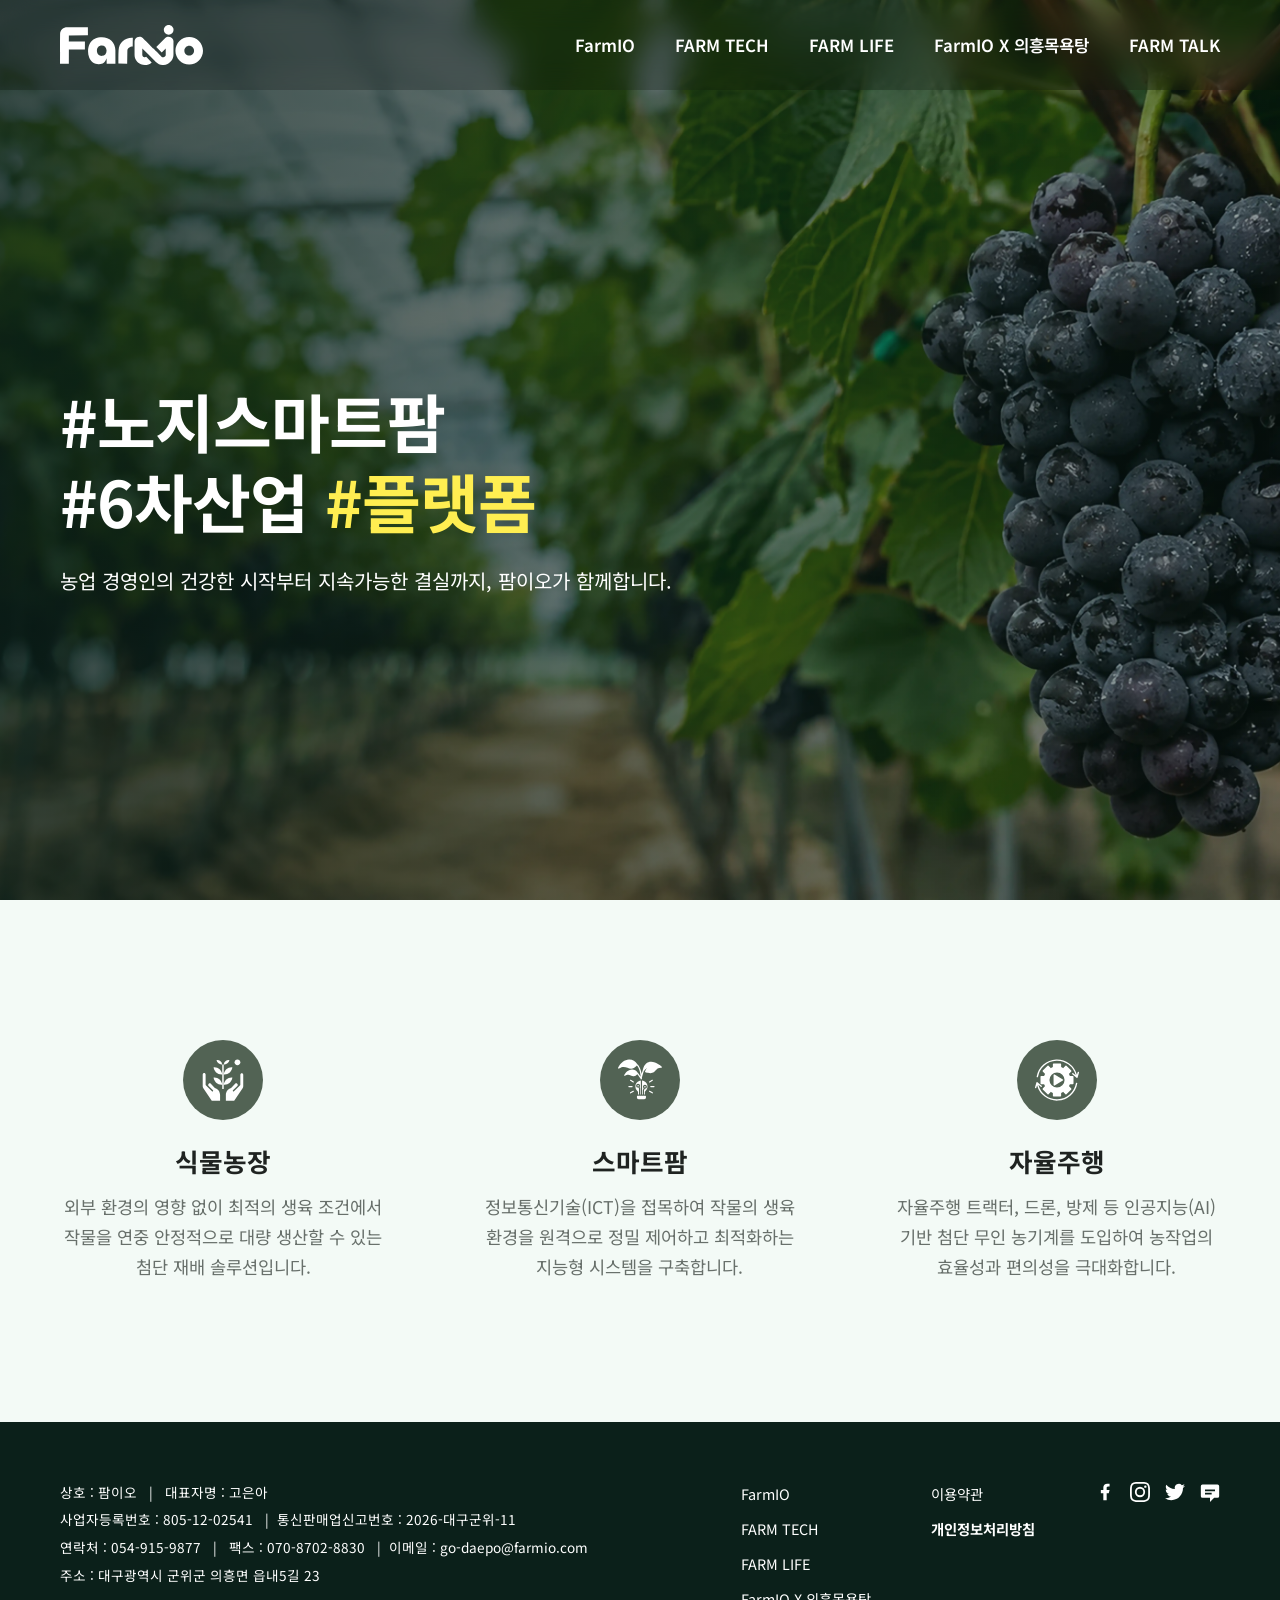
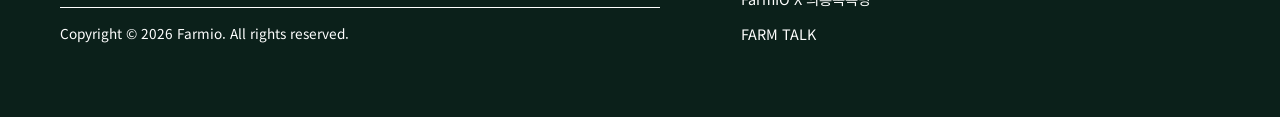
==== commit d6fb1ada: "이메일 수정" ====
--- a/index.html
+++ b/index.html
@@ -76,7 +76,7 @@
                     <p>상호 : 팜이오 <span class="divider">|</span> 대표자명 : 고은아</p>
                     <p>사업자등록번호 : 805-12-02541 <span class="divider pc-divider">|</span><span class="report-block">통신판매업신고번호 : 2026-대구군위-11</span></p>
                     <p>연락처 : 054-915-9877 <span class="divider">|</span> 팩스 : 070-8702-8830 <span
-                            class="divider pc-divider">|</span><span class="footer-email">이메일 : qo-daepo@farmio.com</span></p>
+                            class="divider pc-divider">|</span><span class="footer-email">이메일 : go-daepo@farmio.com</span></p>
                     <p>주소 : 대구광역시 군위군 의흥면 읍내5길 23</p>
                 </div>
                 <div class="footer-copyright">
